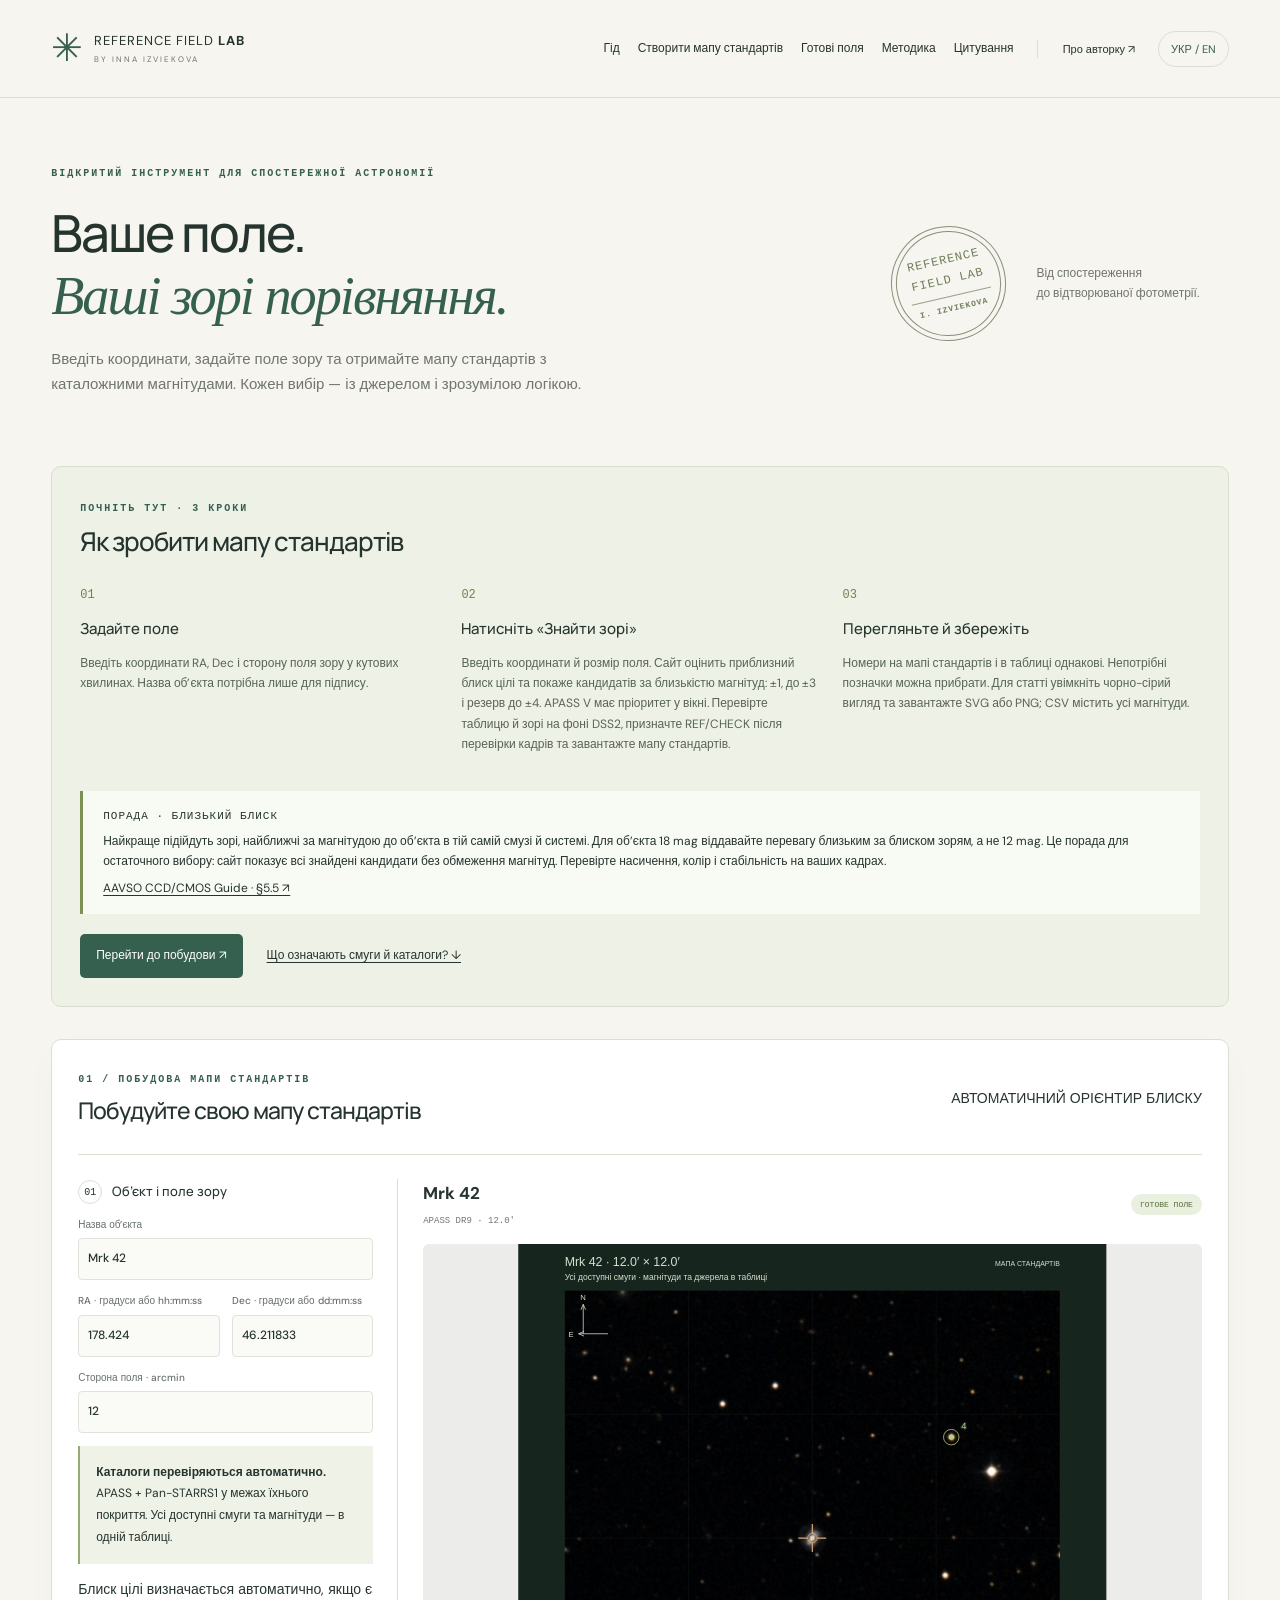
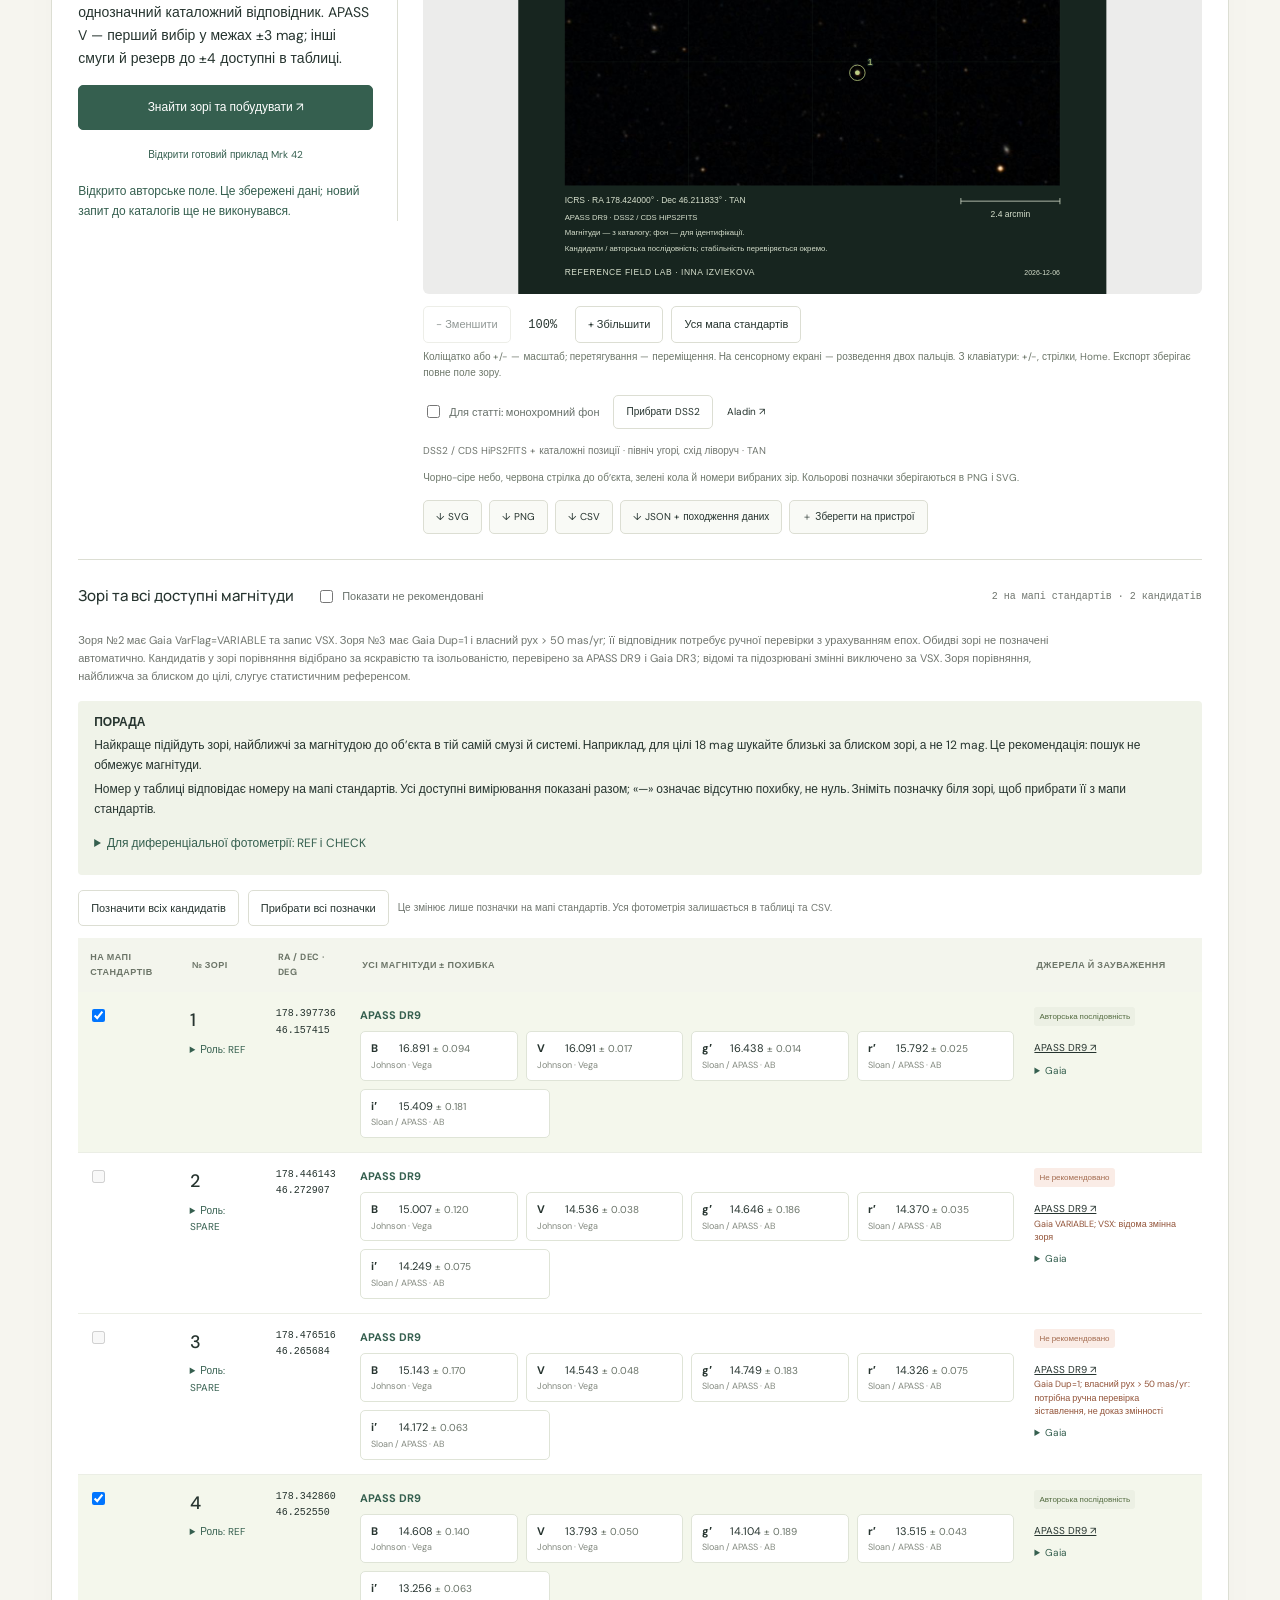
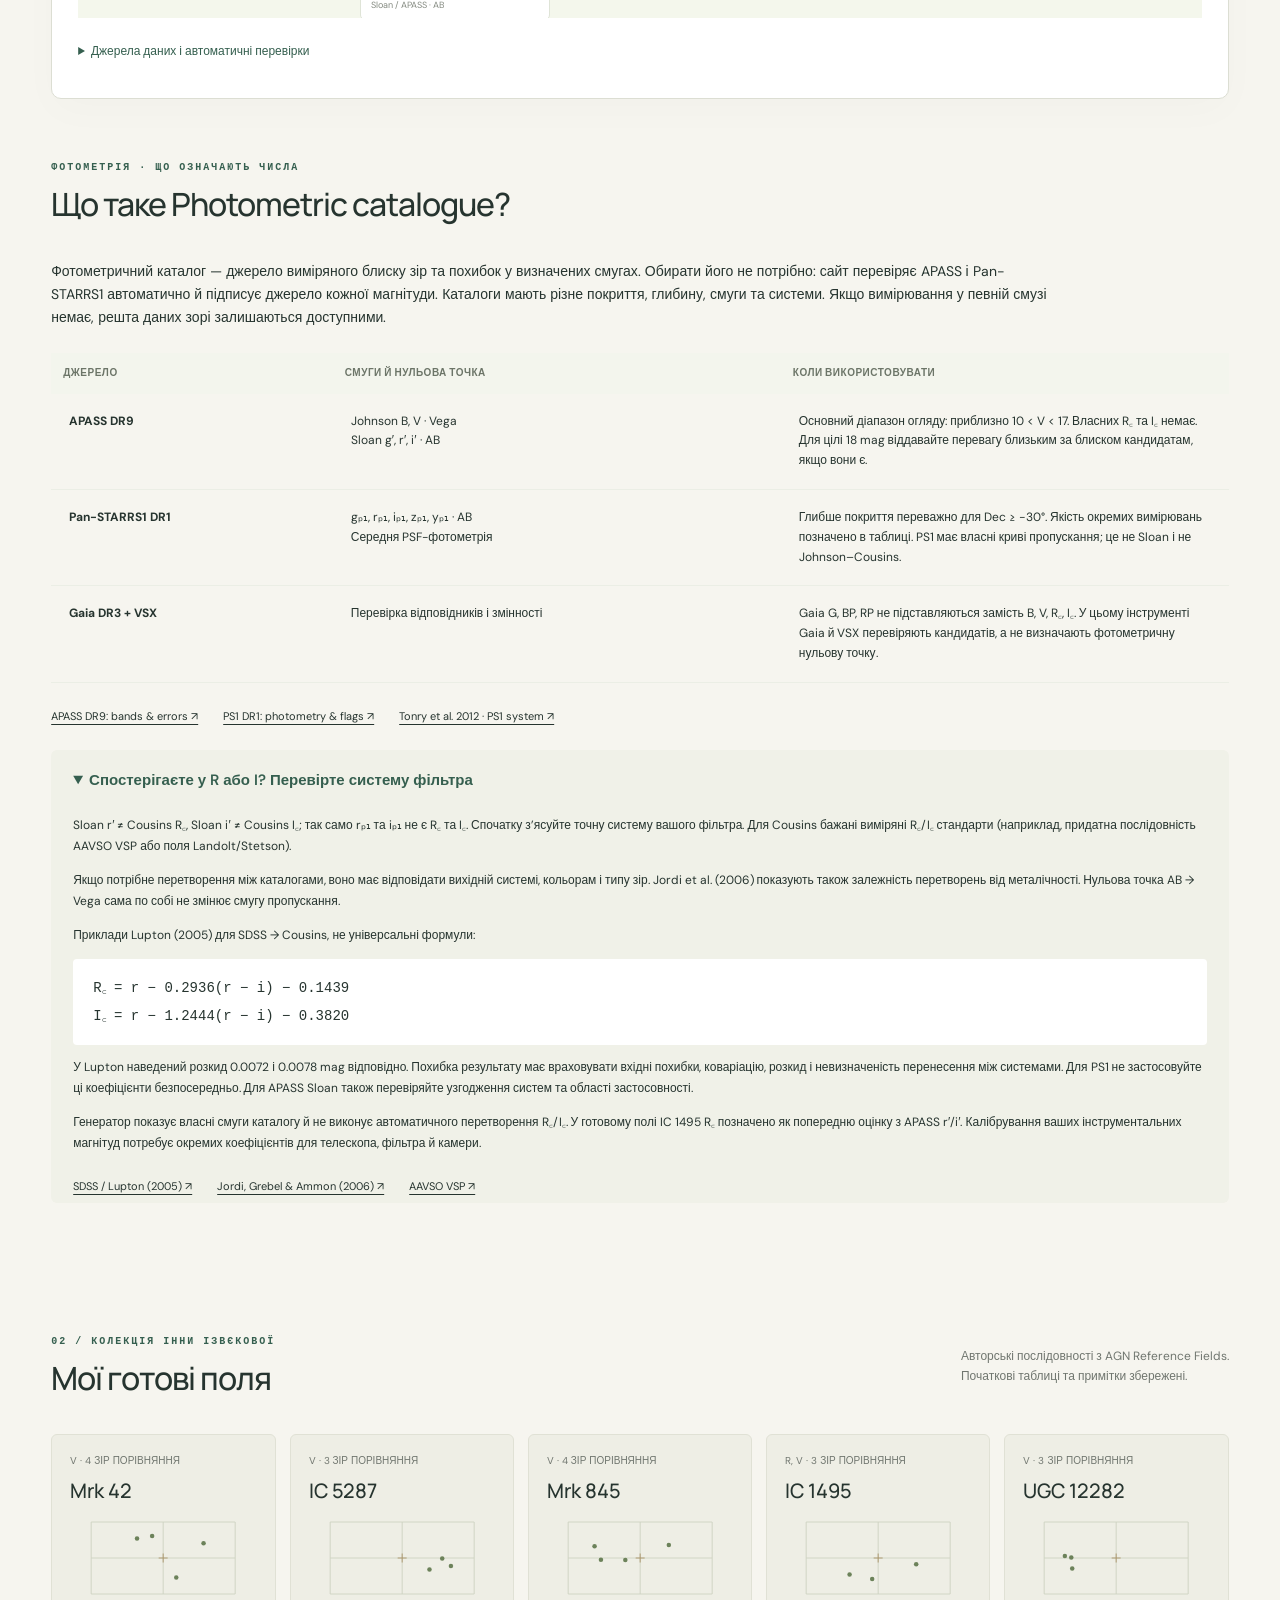
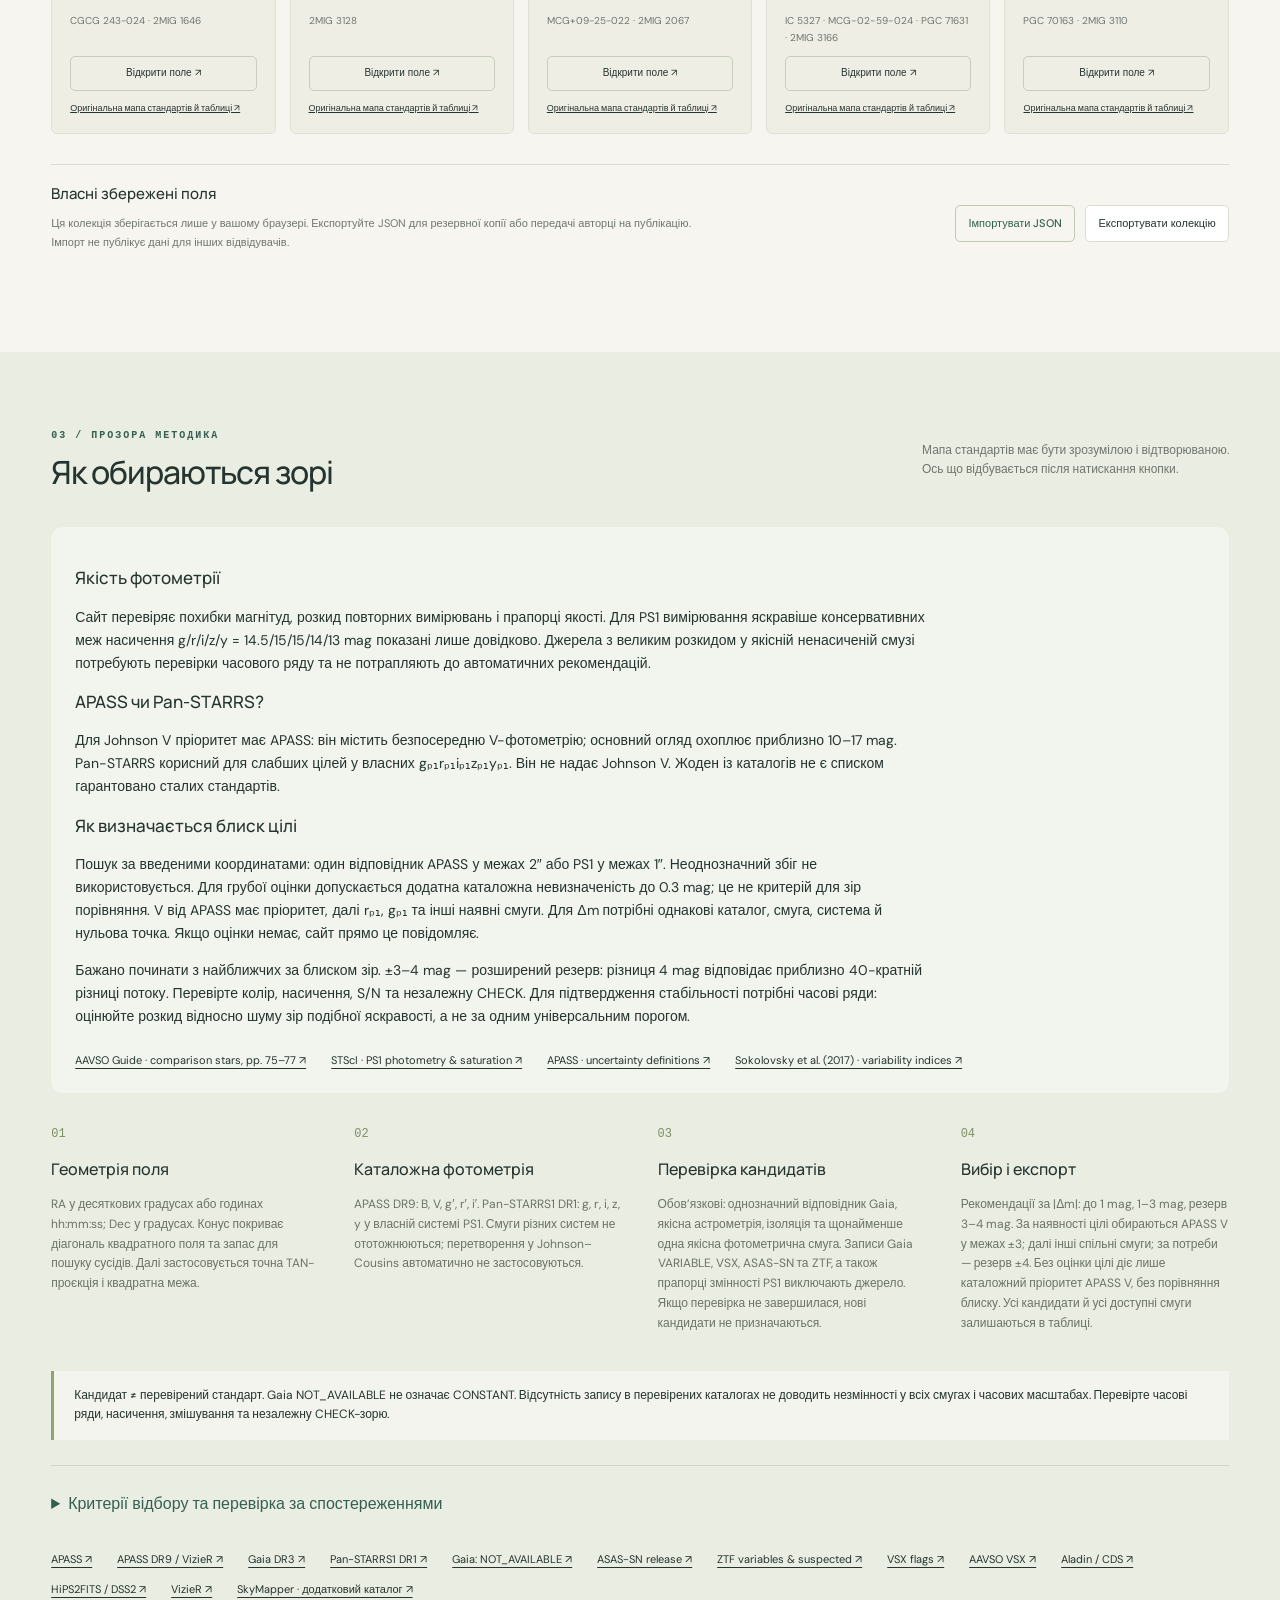
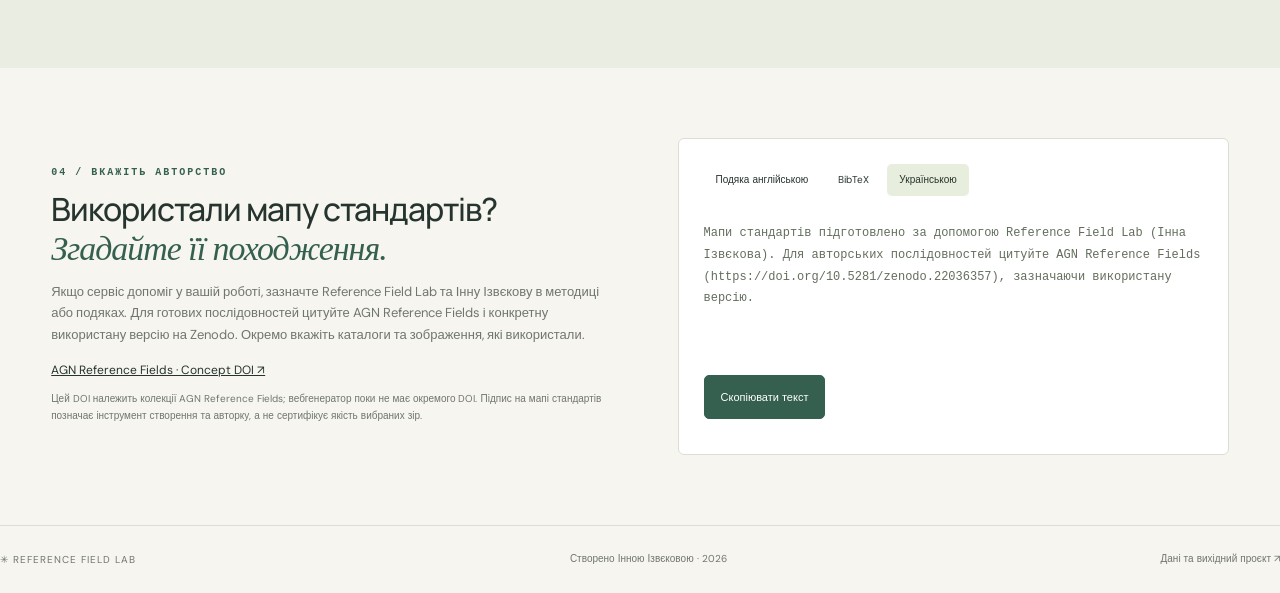
==== index.html @ a9145fbb "Clarify external catalogue availability messages in Ukrainian and English" ====
<!doctype html><html lang="uk"><head><meta charset="utf-8"><meta name="viewport" content="width=device-width,initial-scale=1"><title>Reference Field Lab — Inna Izviekova</title><meta name="description" content="Інтерактивні мапи стандартів для фотометрії. Gaia DR3, APASS DR9, Pan-STARRS1, VSX. Авторка — Інна Ізвєкова."><link rel="stylesheet" href="style.css"><link rel="canonical" href="https://izviekova-blip.github.io/agn-reference-fields/"><meta property="og:type" content="website"><meta property="og:title" content="Reference Field Lab — Inna Izviekova"><meta property="og:url" content="https://izviekova-blip.github.io/agn-reference-fields/"></head><body><header><a class="brand" href="#"><span class="logo">✳</span><span>REFERENCE FIELD <b>LAB</b><small>BY INNA IZVIEKOVA</small></span></a><nav aria-label="Навігація"><a data-uk="Гід" data-en="Guide" href="#guide">Гід</a><a href="#builder">Створити мапу стандартів</a><a href="#collection">Готові поля</a><a href="#method">Методика</a><a href="#citation">Цитування</a></nav><a class="profile-link" href="https://izviekova-blip.github.io/">Про авторку ↗</a><button id="language" type="button" aria-label="Switch to English">УКР / EN</button></header><main><section class="intro"><div><p class="eyebrow">AN OPEN TOOL FOR OBSERVATIONAL ASTRONOMY</p><h1>Ваше поле.<br><em>Ваші зорі порівняння.</em></h1><p>Введіть координати, задайте поле зору та отримайте мапу стандартів з каталожними магнітудами. Кожен вибір — із джерелом і зрозумілою логікою.</p></div><aside><span class="stamp">REFERENCE<br>FIELD LAB<br><b>I. IZVIEKOVA</b></span><p>Від спостереження<br>до відтворюваної фотометрії.</p></aside></section>
<section id="guide" class="quick-guide"><span data-uk="ПОЧНІТЬ ТУТ · 3 КРОКИ" data-en="START HERE · 3 STEPS" class="eyebrow">ПОЧНІТЬ ТУТ · 3 КРОКИ</span><h2 data-uk="Як зробити мапу стандартів" data-en="How to make a finding chart" >Як зробити мапу стандартів</h2><div class="guide-grid"><article><b>01</b><h3 data-uk="Задайте поле" data-en="Set the field" >Задайте поле</h3><p data-uk="Введіть координати RA, Dec і сторону поля зору у кутових хвилинах. Назва об’єкта потрібна лише для підпису." data-en="Enter RA, Dec and the field width in arcminutes. The target name is used only as a label." >Введіть координати RA, Dec і сторону поля зору у кутових хвилинах. Назва об’єкта потрібна лише для підпису.</p></article><article><b>02</b><h3 data-uk="Натисніть «Знайти зорі»" data-en="Select “Find stars”" >Натисніть «Знайти зорі»</h3><p  data-uk="Введіть координати й розмір поля. Сайт оцінить приблизний блиск цілі та покаже кандидатів за близькістю магнітуд: ±1, до ±3 і резерв до ±4. APASS V має пріоритет у вікні. Перевірте таблицю й зорі на фоні DSS2, призначте REF/CHECK після перевірки кадрів та завантажте мапу стандартів." data-en="Enter coordinates and field width. The site estimates target brightness and groups candidates by magnitude difference: ±1, up to ±3, and a reserve up to ±4. APASS V has priority within the window. Inspect the table and DSS2 field, assign REF/CHECK after image validation, then download the finding chart.">Введіть координати й розмір поля. Сайт оцінить приблизний блиск цілі та покаже кандидатів за близькістю магнітуд: ±1, до ±3 і резерв до ±4. APASS V має пріоритет у вікні. Перевірте таблицю й зорі на фоні DSS2, призначте REF/CHECK після перевірки кадрів та завантажте мапу стандартів.</p></article><article><b>03</b><h3 data-uk="Перегляньте й збережіть" data-en="Review and save" >Перегляньте й збережіть</h3><p data-uk="Номери на мапі стандартів і в таблиці однакові. Непотрібні позначки можна прибрати. Для статті увімкніть чорно-сірий вигляд та завантажте SVG або PNG; CSV містить усі магнітуди." data-en="Numbers on the finding chart match the table. You can remove unwanted markers. For a paper, enable monochrome and download SVG or PNG; the CSV contains all magnitudes." >Номери на мапі стандартів і в таблиці однакові. Непотрібні позначки можна прибрати. Для статті увімкніть чорно-сірий вигляд та завантажте SVG або PNG; CSV містить усі магнітуди.</p></article></div><div class="guide-tip"><strong data-uk="ПОРАДА · БЛИЗЬКИЙ БЛИСК" data-en="TIP · SIMILAR BRIGHTNESS" >ПОРАДА · БЛИЗЬКИЙ БЛИСК</strong><p data-uk="Найкраще підійдуть зорі, найближчі за магнітудою до об’єкта в тій самій смузі й системі. Для об’єкта 18 mag віддавайте перевагу близьким за блиском зорям, а не 12 mag. Це порада для остаточного вибору: сайт показує всі знайдені кандидати без обмеження магнітуд. Перевірте насичення, колір і стабільність на ваших кадрах." data-en="Prefer stars closest in magnitude to your target in the same band and system. For an 18 mag target, prefer similarly bright stars over 12 mag stars. This guides your final choice: the site shows all candidates found without magnitude limits. Check saturation, colour and stability in your images." >Найкраще підійдуть зорі, найближчі за магнітудою до об’єкта в тій самій смузі й системі. Для об’єкта 18 mag віддавайте перевагу близьким за блиском зорям, а не 12 mag. Це порада для остаточного вибору: сайт показує всі знайдені кандидати без обмеження магнітуд. Перевірте насичення, колір і стабільність на ваших кадрах.</p><a href="https://aavso.org/wp-content/uploads/2026/07/CCD-CMOS-English.pdf" target="_blank" rel="noopener">AAVSO CCD/CMOS Guide · §5.5 ↗</a></div><div class="guide-bottom"><a data-uk="Перейти до побудови ↗" data-en="Go to the builder ↗" href="#builder" class="primary">Перейти до побудови ↗</a><a data-uk="Що означають смуги й каталоги? ↓" data-en="What do passbands and catalogues mean? ↓" href="#systems">Що означають смуги й каталоги? ↓</a></div></section>
<section id="builder" class="workspace"><div class="workspace-top"><div><span class="eyebrow">01 / FIELD BUILDER</span><h2>Побудуйте свою мапу стандартів</h2></div><span data-uk="АВТОМАТИЧНИЙ ОРІЄНТИР БЛИСКУ" data-en="AUTOMATIC BRIGHTNESS GUIDE">АВТОМАТИЧНИЙ ОРІЄНТИР БЛИСКУ</span></div><div class="builder"><form id="form"><div class="step"><span>01</span><h3>Об’єкт і поле зору</h3></div><label>Назва об’єкта<input id="object" value="Mrk 42" maxlength="80" required></label><div class="pair"><label>RA · градуси або hh:mm:ss<input id="ra" value="178.424" required></label><label>Dec · градуси або dd:mm:ss<input id="dec" value="+46.211833" required></label></div><label>Сторона поля · arcmin<input id="fov" type="number" min="1" max="40" step="0.1" value="12" required></label><div data-uk="&lt;strong&gt;Каталоги перевіряються автоматично.&lt;/strong&gt;&lt;br&gt;APASS + Pan-STARRS1 у межах їхнього покриття. Усі доступні смуги та магнітуди — в одній таблиці." data-en="&lt;strong&gt;Catalogues are checked automatically.&lt;/strong&gt;&lt;br&gt;APASS + Pan-STARRS1 within their coverage. All available passbands and magnitudes in one table." class="catalog-help"><strong>Каталоги перевіряються автоматично.</strong><br>APASS + Pan-STARRS1 у межах їхнього покриття. Усі доступні смуги та магнітуди — в одній таблиці.</div><p  data-uk="Блиск цілі визначається автоматично, якщо є однозначний каталожний відповідник. APASS V — перший вибір у межах ±3 mag; інші смуги й резерв до ±4 доступні в таблиці." data-en="Target brightness is estimated automatically when a unique catalogue counterpart is available. APASS V is the first choice within ±3 mag; other bands and a reserve up to ±4 remain in the table.">Блиск цілі визначається автоматично, якщо є однозначний каталожний відповідник. APASS V — перший вибір у межах ±3 mag; інші смуги й резерв до ±4 доступні в таблиці.</p><button class="primary" id="generate" type="submit">Знайти зорі та побудувати ↗</button><button type="button" class="subtle" id="example">Відкрити готовий приклад Mrk 42</button><div id="status" role="status" aria-live="polite"></div><div id="targetEstimate" class="target-estimate" data-no-translate hidden></div></form><div class="chart-panel"><div class="chart-bar"><div><strong id="chartTitle">Mrk 42</strong><span id="chartMeta" data-no-translate>Авторська колекція · V</span></div><span class="status-dot" id="modeBadge">ГОТОВЕ ПОЛЕ</span></div><div id="chart" tabindex="0" aria-describedby="zoomHelp" class="chart" aria-label="Інтерактивна мапа стандартів"></div><div class="zoom-toolbar"><button id="zoomOut" type="button" data-uk="− Зменшити" data-en="− Zoom out">− Зменшити</button><output id="zoomLevel" aria-live="polite" data-no-translate>100%</output><button id="zoomIn" type="button" data-uk="+ Збільшити" data-en="+ Zoom in">+ Збільшити</button><button id="zoomReset" type="button" data-uk="Уся мапа стандартів" data-en="Fit finding chart">Уся мапа стандартів</button></div><p id="zoomHelp" class="inline-help" data-uk="Коліщатко або +/− — масштаб; перетягування — переміщення. На сенсорному екрані — розведення двох пальців. З клавіатури: +/−, стрілки, Home. Експорт зберігає повне поле зору." data-en="Wheel or +/− to zoom; drag to pan. On touchscreens, pinch with two fingers. Keyboard: +/−, arrows, Home. Exports retain the full field of view.">Коліщатко або +/− — масштаб; перетягування — переміщення. Експорт зберігає повне поле зору.</p><div class="chart-options"><label class="check"><input id="white" type="checkbox"><span data-uk="Для статті: монохромний фон" data-en="For a paper: monochrome sky" >Для статті: монохромний фон</span></label><button id="background" type="button">Додати зображення DSS2</button><a id="originalChart" target="_blank" rel="noopener" hidden>Оригінальна мапа стандартів ↗</a><a id="aladin" target="_blank" rel="noopener">Aladin ↗</a></div><div id="paperExport" class="paper-export" hidden><strong data-uk="Зберегти мапу стандартів для статті" data-en="Save a finding chart for your paper">Зберегти мапу стандартів для статті</strong><p data-uk="Оберіть зорі прапорцями в таблиці нижче. На зображенні будуть позначені лише вибрані зорі та об’єкт дослідження; інші зорі неба залишаться без позначок." data-en="Select stars using the checkboxes in the table below. Only your selected stars and the target will be marked; other stars in the sky image will remain unmarked.">Оберіть зорі прапорцями в таблиці нижче. На зображенні будуть позначені лише вибрані зорі та об’єкт дослідження; інші зорі неба залишаться без позначок.</p><p id="paperSelection" role="status" data-no-translate></p><div class="paper-actions"><button id="paperPNG" class="primary" type="button" data-uk="↓ Зберегти PNG для статті" data-en="↓ Save paper PNG">↓ Зберегти PNG для статті</button><button id="paperSVG" type="button" data-uk="↓ Зберегти SVG для статті" data-en="↓ Save paper SVG">↓ Зберегти SVG для статті</button></div><small data-uk="PNG: 3000 × 3316 px. SVG: масштабовані позначки. Експорт охоплює повне поле зору й зберігає номери зір із таблиці." data-en="PNG: 3000 × 3316 px. SVG: scalable annotations. Exports show the full field of view and preserve the star IDs from the table.">PNG: 3000 × 3316 px. SVG: масштабовані позначки. Експорт охоплює повне поле зору й зберігає номери зір із таблиці.</small></div><p id="skyStatus" role="status" class="sky-status" data-no-translate></p><p id="chartNote" class="chart-note">Схема каталожних позицій · північ угорі, схід ліворуч · TAN</p><p data-uk="Чорно-сіре небо, червона стрілка до об’єкта, зелені кола й номери вибраних зір. Кольорові позначки зберігаються в PNG і SVG." data-en="Monochrome sky, a red arrow pointing to the target, and green circles and IDs for selected stars. PNG and SVG preserve the coloured annotations." class="inline-help">Чорно-сіре небо, червона стрілка до об’єкта, зелені кола й номери вибраних зір. Кольорові позначки зберігаються в PNG і SVG.</p><div class="exports"><button id="svg">↓ SVG</button><button id="png">↓ PNG</button><button id="csv">↓ CSV</button><button id="json">↓ JSON + provenance</button><button id="save">＋ Зберегти на пристрої</button></div></div></div><div class="results"><div class="results-head"><h3 id="resultTitle" data-no-translate>Зорі порівняння</h3><label class="check"><input id="showRejected" type="checkbox"> <span data-uk="Показати не рекомендовані" data-en="Show not recommended" >Показати не рекомендовані</span></label><span id="count" data-no-translate></span></div><p id="resultNote"></p><p id="sampleSummary" class="sample-summary" data-no-translate></p><div id="selectionAdvice" class="selection-advice" data-no-translate></div><div class="selection-tools"><button id="selectAll" type="button" data-uk="Позначити всіх кандидатів" data-en="Mark all candidates">Позначити всіх кандидатів</button><button id="clearAll" type="button" data-uk="Прибрати всі позначки" data-en="Clear all markers">Прибрати всі позначки</button><span data-uk="Це змінює лише позначки на мапі стандартів. Уся фотометрія залишається в таблиці та CSV." data-en="This changes only the finding chart markers. All photometry stays in the table and CSV.">Це змінює лише позначки на мапі стандартів. Уся фотометрія залишається в таблиці та CSV.</span></div><div class="table-scroll"><table><thead><tr><th data-uk="На мапі стандартів" data-en="On finding chart" >На мапі стандартів</th><th data-uk="№ зорі" data-en="Star no." >№ зорі</th><th>RA / Dec · deg</th><th data-uk="Усі магнітуди ± похибка" data-en="All magnitudes ± uncertainty" >Усі магнітуди ± похибка</th><th data-uk="Джерела й зауваження" data-en="Sources and notes" >Джерела й зауваження</th></tr></thead><tbody id="rows" data-no-translate></tbody></table></div><details class="audit"><summary data-uk="Джерела даних і автоматичні перевірки" data-en="Data sources and automatic checks" >Джерела даних і автоматичні перевірки</summary><pre id="audit"></pre></details></div></section>
<section id="systems" class="systems"><div class="section-heading"><div><span data-uk="ФОТОМЕТРІЯ · ЩО ОЗНАЧАЮТЬ ЧИСЛА" data-en="PHOTOMETRY · WHAT THE NUMBERS MEAN" class="eyebrow">ФОТОМЕТРІЯ · ЩО ОЗНАЧАЮТЬ ЧИСЛА</span><h2 data-uk="Що таке Photometric catalogue?" data-en="What is a photometric catalogue?" >Що таке Photometric catalogue?</h2></div></div><p data-uk="Фотометричний каталог — джерело виміряного блиску зір та похибок у визначених смугах. Обирати його не потрібно: сайт перевіряє APASS і Pan-STARRS1 автоматично й підписує джерело кожної магнітуди. Каталоги мають різне покриття, глибину, смуги та системи. Якщо вимірювання у певній смузі немає, решта даних зорі залишаються доступними." data-en="A photometric catalogue supplies measured stellar brightnesses and uncertainties in defined passbands. You do not need to choose one: the site checks APASS and Pan-STARRS1 automatically and labels every magnitude with its source. Catalogues differ in coverage, depth, passbands and systems. A missing measurement in one band does not hide the other measurements of that star." >Фотометричний каталог — джерело виміряного блиску зір та похибок у визначених смугах. Обирати його не потрібно: сайт перевіряє APASS і Pan-STARRS1 автоматично й підписує джерело кожної магнітуди. Каталоги мають різне покриття, глибину, смуги та системи. Якщо вимірювання у певній смузі немає, решта даних зорі залишаються доступними.</p><div class="table-scroll system-table"><table><thead><tr><th data-uk="Джерело" data-en="Source" >Джерело</th><th data-uk="Смуги й нульова точка" data-en="Passbands and zero point" >Смуги й нульова точка</th><th data-uk="Коли використовувати" data-en="When to use it" >Коли використовувати</th></tr></thead><tbody><tr><td><strong>APASS DR9</strong></td><td data-uk="Johnson B, V · Vega&lt;br&gt;Sloan g′, r′, i′ · AB" data-en="Johnson B, V · Vega&lt;br&gt;Sloan g′, r′, i′ · AB" >Johnson B, V · Vega<br>Sloan g′, r′, i′ · AB</td><td data-uk="Основний діапазон огляду: приблизно 10 &amp;lt; V &amp;lt; 17. Власних R꜀ та I꜀ немає. Для цілі 18 mag віддавайте перевагу близьким за блиском кандидатам, якщо вони є." data-en="Main survey range: approximately 10 &amp;lt; V &amp;lt; 17. No native R꜀ or I꜀. For an 18 mag target, prefer similarly bright candidates where available." >Основний діапазон огляду: приблизно 10 &lt; V &lt; 17. Власних R꜀ та I꜀ немає. Для цілі 18 mag віддавайте перевагу близьким за блиском кандидатам, якщо вони є.</td></tr><tr><td><strong>Pan-STARRS1 DR1</strong></td><td data-uk="gₚ₁, rₚ₁, iₚ₁, zₚ₁, yₚ₁ · AB&lt;br&gt;Середня PSF-фотометрія" data-en="gₚ₁, rₚ₁, iₚ₁, zₚ₁, yₚ₁ · AB&lt;br&gt;Mean PSF photometry" >gₚ₁, rₚ₁, iₚ₁, zₚ₁, yₚ₁ · AB<br>Середня PSF-фотометрія</td><td data-uk="Глибше покриття переважно для Dec ≥ −30°. Якість окремих вимірювань позначено в таблиці. PS1 має власні криві пропускання; це не Sloan і не Johnson–Cousins." data-en="Deeper coverage, mainly at Dec ≥ −30°. Measurement quality is noted in the table. PS1 has its own passbands; it is neither Sloan nor Johnson–Cousins." >Глибше покриття переважно для Dec ≥ −30°. Якість окремих вимірювань позначено в таблиці. PS1 має власні криві пропускання; це не Sloan і не Johnson–Cousins.</td></tr><tr><td><strong>Gaia DR3 + VSX</strong></td><td data-uk="Перевірка відповідників і змінності" data-en="Cross-match and variability screening" >Перевірка відповідників і змінності</td><td data-uk="Gaia G, BP, RP не підставляються замість B, V, R꜀, I꜀. У цьому інструменті Gaia й VSX перевіряють кандидатів, а не визначають фотометричну нульову точку." data-en="Gaia G, BP and RP are not substituted for B, V, R꜀ or I꜀. Here Gaia and VSX screen candidates; they do not set the photometric zero point." >Gaia G, BP, RP не підставляються замість B, V, R꜀, I꜀. У цьому інструменті Gaia й VSX перевіряють кандидатів, а не визначають фотометричну нульову точку.</td></tr></tbody></table></div><div class="source-links"><a href="https://cdsarc.cds.unistra.fr/viz-bin/ReadMe/II/336?format=html">APASS DR9: bands & errors ↗</a><a href="https://cdsarc.cds.unistra.fr/viz-bin/ReadMe/II/349?format=html">PS1 DR1: photometry & flags ↗</a><a href="https://arxiv.org/abs/1203.0297">Tonry et al. 2012 · PS1 system ↗</a></div><details class="transform-guide" open><summary data-uk="Спостерігаєте у R або I? Перевірте систему фільтра" data-en="Observing in R or I? Check the filter system" >Спостерігаєте у R або I? Перевірте систему фільтра</summary><p data-uk="Sloan r′ ≠ Cousins R꜀, Sloan i′ ≠ Cousins I꜀; так само rₚ₁ та iₚ₁ не є R꜀ та I꜀. Спочатку з’ясуйте точну систему вашого фільтра. Для Cousins бажані виміряні R꜀/I꜀ стандарти (наприклад, придатна послідовність AAVSO VSP або поля Landolt/Stetson)." data-en="Sloan r′ ≠ Cousins R꜀ and Sloan i′ ≠ Cousins I꜀; PS1 rₚ₁ and iₚ₁ are also different. Establish your filter’s exact system first. For Cousins, prefer measured R꜀/I꜀ standards, such as a suitable AAVSO VSP sequence or Landolt/Stetson fields." >Sloan r′ ≠ Cousins R꜀, Sloan i′ ≠ Cousins I꜀; так само rₚ₁ та iₚ₁ не є R꜀ та I꜀. Спочатку з’ясуйте точну систему вашого фільтра. Для Cousins бажані виміряні R꜀/I꜀ стандарти (наприклад, придатна послідовність AAVSO VSP або поля Landolt/Stetson).</p><p data-uk="Якщо потрібне перетворення між каталогами, воно має відповідати вихідній системі, кольорам і типу зір. Jordi et al. (2006) показують також залежність перетворень від металічності. Нульова точка AB → Vega сама по собі не змінює смугу пропускання." data-en="A catalogue transformation must match the input system, stellar colours and stellar type. Jordi et al. (2006) also show metallicity dependence. Changing an AB zero point to Vega alone does not change the passband." >Якщо потрібне перетворення між каталогами, воно має відповідати вихідній системі, кольорам і типу зір. Jordi et al. (2006) показують також залежність перетворень від металічності. Нульова точка AB → Vega сама по собі не змінює смугу пропускання.</p><p data-uk="Приклади Lupton (2005) для SDSS → Cousins, не універсальні формули:" data-en="Lupton (2005) examples for SDSS → Cousins, not universal conversions:" >Приклади Lupton (2005) для SDSS → Cousins, не універсальні формули:</p><div class="equations">R꜀ = r − 0.2936(r − i) − 0.1439<br>I꜀ = r − 1.2444(r − i) − 0.3820</div><p data-uk="У Lupton наведений розкид 0.0072 і 0.0078 mag відповідно. Похибка результату має враховувати вхідні похибки, коваріацію, розкид і невизначеність перенесення між системами. Для PS1 не застосовуйте ці коефіцієнти безпосередньо. Для APASS Sloan також перевіряйте узгодження систем та області застосовності." data-en="Lupton reports scatters of 0.0072 and 0.0078 mag, respectively. Result uncertainties must account for input errors, covariance, fit scatter and system-transfer uncertainty. Do not apply these coefficients directly to PS1. For APASS Sloan, verify system consistency and applicability too." >У Lupton наведений розкид 0.0072 і 0.0078 mag відповідно. Похибка результату має враховувати вхідні похибки, коваріацію, розкид і невизначеність перенесення між системами. Для PS1 не застосовуйте ці коефіцієнти безпосередньо. Для APASS Sloan також перевіряйте узгодження систем та області застосовності.</p><p data-uk="Генератор показує власні смуги каталогу й не виконує автоматичного перетворення R꜀/I꜀. У готовому полі IC 1495 R꜀ позначено як попередню оцінку з APASS r′/i′. Калібрування ваших інструментальних магнітуд потребує окремих коефіцієнтів для телескопа, фільтра й камери." data-en="The generator displays native catalogue bands and does not automatically transform to R꜀/I꜀. In the curated IC 1495 field, R꜀ is labelled as a provisional estimate from APASS r′/i′. Calibrating your instrumental magnitudes needs separate coefficients for the telescope, filter and camera." >Генератор показує власні смуги каталогу й не виконує автоматичного перетворення R꜀/I꜀. У готовому полі IC 1495 R꜀ позначено як попередню оцінку з APASS r′/i′. Калібрування ваших інструментальних магнітуд потребує окремих коефіцієнтів для телескопа, фільтра й камери.</p><div class="source-links"><a href="https://www.sdss3.org/dr8/algorithms/sdssUBVRITransform.php">SDSS / Lupton (2005) ↗</a><a href="https://doi.org/10.1051/0004-6361:20066082">Jordi, Grebel & Ammon (2006) ↗</a><a href="https://apps.aavso.org/vsp/">AAVSO VSP ↗</a></div></details></section>
<section id="collection"><div class="section-heading"><div><span class="eyebrow">02 / CURATED BY INNA IZVIEKOVA</span><h2>Мої готові поля</h2></div><p>Авторські послідовності з AGN Reference Fields.<br>Початкові таблиці та примітки збережені.</p></div><div id="fieldCards" class="field-cards"></div><div class="local"><div><h3>Власні збережені поля</h3><p>Ця колекція зберігається лише у вашому браузері. Експортуйте JSON для резервної копії або передачі авторці на публікацію. Імпорт не публікує дані для інших відвідувачів.</p></div><div class="local-actions"><label class="file-button">Імпортувати JSON<input id="import" type="file" accept=".json,application/json" hidden></label><button id="exportCollection">Експортувати колекцію</button></div><div id="localCards" class="field-cards"></div></div></section>
<section id="method" class="method"><div class="section-heading"><div><span class="eyebrow">03 / TRANSPARENT BY DESIGN</span><h2>Як обираються зорі</h2></div><p>Мапа стандартів має бути зрозумілою і відтворюваною.<br>Ось що відбувається після натискання кнопки.</p></div><div class="science-explanation"><h3 data-uk="Якість фотометрії" data-en="Photometric quality">Якість фотометрії</h3><p data-uk="Сайт перевіряє похибки магнітуд, розкид повторних вимірювань і прапорці якості. Для PS1 вимірювання яскравіше консервативних меж насичення g/r/i/z/y = 14.5/15/15/14/13 mag показані лише довідково. Джерела з великим розкидом у якісній ненасиченій смузі потребують перевірки часового ряду та не потрапляють до автоматичних рекомендацій." data-en="The site checks magnitude uncertainties, scatter across repeated measurements and quality flags. PS1 measurements brighter than the conservative saturation limits g/r/i/z/y = 14.5/15/15/14/13 mag are shown for reference only. Sources with large scatter in a usable unsaturated band require time-series review and are excluded from automatic recommendations.">Сайт перевіряє похибки магнітуд, розкид повторних вимірювань і прапорці якості. Для PS1 вимірювання яскравіше консервативних меж насичення g/r/i/z/y = 14.5/15/15/14/13 mag показані лише довідково. Джерела з великим розкидом у якісній ненасиченій смузі потребують перевірки часового ряду та не потрапляють до автоматичних рекомендацій.</p><h3  data-uk="APASS чи Pan-STARRS?" data-en="APASS or Pan-STARRS?">APASS чи Pan-STARRS?</h3><p  data-uk="Для Johnson V пріоритет має APASS: він містить безпосередню V-фотометрію; основний огляд охоплює приблизно 10–17 mag. Pan-STARRS корисний для слабших цілей у власних gₚ₁rₚ₁iₚ₁zₚ₁yₚ₁. Він не надає Johnson V. Жоден із каталогів не є списком гарантовано сталих стандартів." data-en="APASS has priority for Johnson V because it measures V directly; its main survey covers roughly 10–17 mag. Pan-STARRS is useful for fainter targets in its native gₚ₁rₚ₁iₚ₁zₚ₁yₚ₁ bands. It does not supply Johnson V. Neither catalogue is a list of guaranteed constant standards.">Для Johnson V пріоритет має APASS: він містить безпосередню V-фотометрію; основний огляд охоплює приблизно 10–17 mag. Pan-STARRS корисний для слабших цілей у власних gₚ₁rₚ₁iₚ₁zₚ₁yₚ₁. Він не надає Johnson V. Жоден із каталогів не є списком гарантовано сталих стандартів.</p><h3  data-uk="Як визначається блиск цілі" data-en="How target brightness is estimated">Як визначається блиск цілі</h3><p  data-uk="Пошук за введеними координатами: один відповідник APASS у межах 2″ або PS1 у межах 1″. Неоднозначний збіг не використовується. Для грубої оцінки допускається додатна каталожна невизначеність до 0.3 mag; це не критерій для зір порівняння. V від APASS має пріоритет, далі rₚ₁, gₚ₁ та інші наявні смуги. Для Δm потрібні однакові каталог, смуга, система й нульова точка. Якщо оцінки немає, сайт прямо це повідомляє." data-en="Match the supplied coordinates to one APASS counterpart within 2″ or one PS1 counterpart within 1″; ambiguous associations are not used. A positive catalogue uncertainty up to 0.3 mag is allowed for a rough target estimate, not for comparison stars. APASS V is preferred, followed by rₚ₁, gₚ₁ and other available bands. Δm requires matching catalogue, band, system and zero point. Missing estimates are reported explicitly.">Пошук за введеними координатами: один відповідник APASS у межах 2″ або PS1 у межах 1″. Неоднозначний збіг не використовується. Для грубої оцінки допускається додатна каталожна невизначеність до 0.3 mag; це не критерій для зір порівняння. V від APASS має пріоритет, далі rₚ₁, gₚ₁ та інші наявні смуги. Для Δm потрібні однакові каталог, смуга, система й нульова точка. Якщо оцінки немає, сайт прямо це повідомляє.</p><p  data-uk="Бажано починати з найближчих за блиском зір. ±3–4 mag — розширений резерв: різниця 4 mag відповідає приблизно 40-кратній різниці потоку. Перевірте колір, насичення, S/N та незалежну CHECK. Для підтвердження стабільності потрібні часові ряди: оцінюйте розкид відносно шуму зір подібної яскравості, а не за одним універсальним порогом." data-en="Start with the closest brightness matches. ±3–4 mag is a broad reserve: 4 mag corresponds to about a factor of 40 in flux. Check colour, saturation, S/N and an independent CHECK. Validating stability requires time series: assess scatter against the noise of stars of similar brightness, with a magnitude-dependent noise model.">Бажано починати з найближчих за блиском зір. ±3–4 mag — розширений резерв: різниця 4 mag відповідає приблизно 40-кратній різниці потоку. Перевірте колір, насичення, S/N та незалежну CHECK. Для підтвердження стабільності потрібні часові ряди: оцінюйте розкид відносно шуму зір подібної яскравості, а не за одним універсальним порогом.</p><div class="source-links"><a href="https://aavso.org/wp-content/uploads/2026/07/CCD-CMOS-English.pdf">AAVSO Guide · comparison stars, pp. 75–77 ↗</a><a href="https://outerspace.stsci.edu/spaces/PANSTARRS/pages/298812205/PS1+FAQ+-+Frequently+asked+questions">STScI · PS1 photometry & saturation ↗</a><a href="https://cdsarc.cds.unistra.fr/viz-bin/ReadMe/II/336?format=html">APASS · uncertainty definitions ↗</a><a href="https://academic.oup.com/mnras/article/464/1/274/2194634">Sokolovsky et al. (2017) · variability indices ↗</a></div></div><div class="method-grid"><article><b>01</b><h3>Геометрія поля</h3><p>RA у десяткових градусах або годинах hh:mm:ss; Dec у градусах. Конус покриває діагональ квадратного поля та запас для пошуку сусідів. Далі застосовується точна TAN-проєкція і квадратна межа.</p></article><article><b>02</b><h3>Каталожна фотометрія</h3><p>APASS DR9: B, V, g′, r′, i′. Pan-STARRS1 DR1: g, r, i, z, y у власній системі PS1. Смуги різних систем не ототожнюються; перетворення у Johnson–Cousins автоматично не застосовуються.</p></article><article><b>03</b><h3>Перевірка кандидатів</h3><p data-uk="Обов’язкові: однозначний відповідник Gaia, якісна астрометрія, ізоляція та щонайменше одна якісна фотометрична смуга. Записи Gaia VARIABLE, VSX, ASAS-SN та ZTF, а також прапорці змінності PS1 виключають джерело. Якщо перевірка не завершилася, нові кандидати не призначаються." data-en="Required: an unambiguous Gaia counterpart, astrometric quality, isolation and at least one eligible photometric band. Gaia VARIABLE, VSX, ASAS-SN and ZTF associations, and PS1 variability flags exclude the source. Incomplete checks never produce new candidates." >Обов’язкові: однозначний відповідник Gaia, якісна астрометрія, ізоляція та щонайменше одна якісна фотометрична смуга. Записи Gaia VARIABLE, VSX, ASAS-SN та ZTF, а також прапорці змінності PS1 виключають джерело. Якщо перевірка не завершилася, нові кандидати не призначаються.</p></article><article><b>04</b><h3>Вибір і експорт</h3><p  data-uk="Рекомендації за |Δm|: до 1 mag, 1–3 mag, резерв 3–4 mag. За наявності цілі обираються APASS V у межах ±3; далі інші спільні смуги; за потреби — резерв ±4. Без оцінки цілі діє лише каталожний пріоритет APASS V, без порівняння блиску. Усі кандидати й усі доступні смуги залишаються в таблиці." data-en="Brightness tiers: |Δm| ≤ 1, 1–3, and a 3–4 mag reserve. With a target estimate, initial markers use APASS V within ±3, then other common bands, then the ±4 reserve if needed. Without an estimate, only APASS V catalogue priority applies. All candidates and all available bands remain in the table.">Рекомендації за |Δm|: до 1 mag, 1–3 mag, резерв 3–4 mag. За наявності цілі обираються APASS V у межах ±3; далі інші спільні смуги; за потреби — резерв ±4. Без оцінки цілі діє лише каталожний пріоритет APASS V, без порівняння блиску. Усі кандидати й усі доступні смуги залишаються в таблиці.</p></article></div><div class="science-note" data-uk="Кандидат ≠ перевірений стандарт. Gaia NOT_AVAILABLE не означає CONSTANT. Відсутність запису в перевірених каталогах не доводить незмінності у всіх смугах і часових масштабах. Перевірте часові ряди, насичення, змішування та незалежну CHECK-зорю." data-en="A candidate is not a validated standard. Gaia NOT_AVAILABLE does not mean CONSTANT. No association in the queried catalogues does not establish constancy in every band or on every timescale. Validate time series, saturation, blending and an independent CHECK star.">Кандидат ≠ перевірений стандарт.</div><details class="method-review"><summary data-uk="Критерії відбору та перевірка за спостереженнями" data-en="Selection criteria and observational validation">Критерії відбору та перевірка за спостереженнями</summary><p data-uk="Автоматичний відбір поєднує перевірки астрометрії, ізоляції, фотометрії та каталожних ознак змінності. Нижче наведено пороги відбору та перевірки, які слід виконати за власними спостереженнями." data-en="Automatic screening combines astrometric, isolation, photometric and catalogue variability checks. The criteria below describe the selection thresholds and the checks to perform using your observations.">Автоматичний відбір поєднує перевірки астрометрії, ізоляції, фотометрії та каталожних ознак змінності. Нижче наведено пороги відбору та перевірки, які слід виконати за власними спостереженнями.</p><p  data-uk="Фотометрія: хоча б одна смуга проходить поріг 0 &lt; невизначеність ≤ 0.05 mag. Для APASS це розкид спостережень за прапорця 0, не похибка середнього; потрібні ≥ 2 ночей. Для PS1 потрібні ≥ 3 вимірювань, прийнятні прапорці й доступний розкид ≤ 0.05 mag. Великий розкид у якісній ненасиченій смузі PS1 відправляє весь об’єкт на перевірку часового ряду. Це консервативний поріг інструмента, не доказ змінності чи сталості." data-en="At least one band must pass 0 &lt; uncertainty ≤ 0.05 mag. For APASS with flag 0 this is the scatter of observations, not the error of the mean; ≥ 2 observed nights are required. PS1 requires ≥ 3 measurements, acceptable flags and an available scatter ≤ 0.05 mag. Large scatter in a usable unsaturated PS1 band holds the entire object for time-series review. This is a conservative tool threshold, not evidence of variability or constancy.">Фотометрія: хоча б одна смуга проходить поріг 0 < невизначеність ≤ 0.05 mag. Для APASS це розкид спостережень за прапорця 0, не похибка середнього; потрібні ≥ 2 ночей. Для PS1 потрібні ≥ 3 вимірювань, прийнятні прапорці й доступний розкид ≤ 0.05 mag. Великий розкид у якісній ненасиченій смузі PS1 відправляє весь об’єкт на перевірку часового ряду. Це консервативний поріг інструмента, не доказ змінності чи сталості.</p><p data-uk="Змінність: Gaia DR3, VSX (включає відомі та підозрювані змінні), ASAS-SN II/366/catv2021 і підтверджені та підозрювані ZTF Chen et al. (2020). Радіус зіставлення списків змінності — 3″. Усі асоціації VSX відхиляються консервативно; V=2 означає окрему ручну перевірку, а не підтверджену змінність. Це конкретні випуски з обмеженим покриттям, не всі наявні каталоги. Дата запиту, таблиці й результати зберігаються в JSON." data-en="Variability: Gaia DR3, VSX (known and suspected variables), ASAS-SN II/366/catv2021, and confirmed and suspected ZTF sources from Chen et al. (2020). Variable-list matching radius: 3″. All VSX associations are conservatively excluded; V=2 requires manual review and does not assert confirmed variability. These are specific releases with limited coverage, not every existing catalogue. Query dates, tables and results are retained in JSON.">Змінність: Gaia DR3, VSX (включає відомі та підозрювані змінні), ASAS-SN II/366/catv2021 і підтверджені та підозрювані ZTF Chen et al. (2020). Радіус зіставлення списків змінності — 3″. Усі асоціації VSX відхиляються консервативно; V=2 означає окрему ручну перевірку, а не підтверджену змінність. Це конкретні випуски з обмеженим покриттям, не всі наявні каталоги. Дата запиту, таблиці й результати зберігаються в JSON.</p><ul><li data-uk="Автоматично: однозначне зіставлення Gaia в межах 1″; RUWE &lt; 1.4; π/σπ ≥ 3 або значущість власного руху ≥ 3; Dup = 0; IPD multiple peaks ≤ 2%; Gaia-сусіди не ближче 10″; ціль виключена в межах 10″. Власний рух &gt; 50 mas/yr потребує ручного епохового зіставлення і не допускається в автоматичний результат. Це консервативні робочі пороги, а не доказ сталості." data-en="Automatic: unique Gaia association within 1″; RUWE &lt; 1.4; parallax S/N ≥ 3 or proper-motion significance ≥ 3; Dup = 0; IPD multiple peaks ≤ 2%; no Gaia neighbour within 10″; target exclusion within 10″. Proper motion &gt; 50 mas/yr requires manual epoch matching and is excluded automatically. These are conservative working thresholds, not evidence of constancy." >Автоматично: однозначне зіставлення Gaia в межах 1″; RUWE < 1.4; π/σπ ≥ 3 або значущість власного руху ≥ 3; Dup = 0; IPD multiple peaks ≤ 2%; Gaia-сусіди не ближче 10″; ціль виключена в межах 10″. Власний рух > 50 mas/yr потребує ручного епохового зіставлення і не допускається в автоматичний результат. Це консервативні робочі пороги, а не доказ сталості.</li><li data-uk="За кадрами: насичення й лінійність, S/N, сусіди в апертурі та кільці фону, залежність від seeing і положення на детекторі; сталість CHECK та leave-one-out перевірки зір REF. CHECK не включайте в ансамбль REF." data-en="From images: saturation and linearity, S/N, neighbours in the aperture and sky annulus, seeing and detector-position effects; CHECK stability and leave-one-out tests of REF stars. Keep CHECK outside the REF ensemble." >За кадрами: насичення й лінійність, S/N, сусіди в апертурі та кільці фону, залежність від seeing і положення на детекторі; сталість CHECK та leave-one-out перевірки зір REF. CHECK не включайте в ансамбль REF.</li><li data-uk="Межі методу: власні рухи між епохами не переносяться; радіус зіставлення треба перевіряти. RUWE характеризує астрометричний розв’язок, а не сталість блиску. Відсутність у VSX або прапорця Gaia VARIABLE не доводить незмінності." data-en="Limits: proper motions are not propagated between epochs; verify cross-match radii. RUWE describes the astrometric solution, not brightness stability. Absence from VSX or a Gaia VARIABLE flag does not establish non-variability." >Межі методу: власні рухи між епохами не переносяться; радіус зіставлення треба перевіряти. RUWE характеризує астрометричний розв’язок, а не сталість блиску. Відсутність у VSX або прапорця Gaia VARIABLE не доводить незмінності.</li><li data-uk="Для AGN: зорі калібрують потік, але не усувають змінну домішку галактики через seeing. Використовуйте узгоджені апертури, контроль PSF/фону та окремо перевіряйте вплив галактики-господаря." data-en="For AGN: comparison stars calibrate flux but do not remove seeing-dependent host-galaxy contamination. Use consistent apertures, control the PSF/background and assess the host contribution separately." >Для AGN: зорі калібрують потік, але не усувають змінну домішку галактики через seeing. Використовуйте узгоджені апертури, контроль PSF/фону та окремо перевіряйте вплив галактики-господаря.</li></ul><p data-uk="Для CHECK особливо важлива близькість до блиску цілі; REF може бути дещо яскравішою за умови лінійності й достатнього S/N. Порівняння розсіяння кривих різної яскравості потребує моделі фотометричного шуму — однакове розсіяння не можна припускати." data-en="CHECK should closely match the target brightness; REF may be somewhat brighter if it remains linear and has adequate S/N. Comparing light-curve scatter at different brightnesses requires a photometric-noise model; equal noise cannot simply be assumed.">Для CHECK особливо важлива близькість до блиску цілі; REF може бути дещо яскравішою за умови лінійності й достатнього S/N. Порівняння розсіяння кривих різної яскравості потребує моделі фотометричного шуму — однакове розсіяння не можна припускати.</p><div class="source-links"><a href="https://academic.oup.com/mnras/article/498/2/3013/5896463">AGN microvariability: simulated-image tests (2020) ↗</a><a href="https://arxiv.org/abs/0709.2533">Nilsson et al. (2007): host & seeing ↗</a><a href="https://aavso.org/wp-content/uploads/2026/07/CCD-CMOS-English.pdf">AAVSO Guide · §§5.5, 6, 7 ↗</a><a href="https://cdsarc.cds.unistra.fr/viz-bin/ReadMe/I/355?format=html">Gaia DR3: flags & epochs ↗</a></div></details><div class="source-links"><a href="https://www.aavso.org/apass">APASS ↗</a><a href="https://cdsarc.cds.unistra.fr/viz-bin/cat/II/336">APASS DR9 / VizieR ↗</a><a href="https://cdsarc.cds.unistra.fr/viz-bin/cat/I/355">Gaia DR3 ↗</a><a href="https://cdsarc.cds.unistra.fr/viz-bin/cat/II/349">Pan-STARRS1 DR1 ↗</a><a href="https://gea.esac.esa.int/archive/documentation/GDR3/Data_analysis/chap_cu7var/sec_cu7var_intro/ssec_cu7var_dataproducts.html">Gaia: NOT_AVAILABLE ↗</a><a href="https://cdsarc.cds.unistra.fr/viz-bin/ReadMe/II/366?format=html&amp;tex=true">ASAS-SN release ↗</a><a href="https://cdsarc.cds.unistra.fr/viz-bin/ReadMe/J/ApJS/249/18?format=html&amp;tex=true">ZTF variables & suspected ↗</a><a href="https://cdsarc.cds.unistra.fr/viz-bin/ReadMe/B/vsx?format=html&amp;tex=true">VSX flags ↗</a><a href="https://www.aavso.org/vsx/">AAVSO VSX ↗</a><a href="https://aladin.cds.unistra.fr/">Aladin / CDS ↗</a><a href="https://alasky.cds.unistra.fr/hips-image-services/hips2fits">HiPS2FITS / DSS2 ↗</a><a href="https://vizier.cds.unistra.fr/">VizieR ↗</a><a href="https://skymapper.anu.edu.au/">SkyMapper · додатковий каталог ↗</a></div></section>
<section id="citation" class="citation"><div><span class="eyebrow">04 / GIVE CREDIT</span><h2>Використали мапу стандартів?<br><em>Згадайте її походження.</em></h2><p>Якщо сервіс допоміг у вашій роботі, зазначте Reference Field Lab та Інну Ізвєкову в методиці або подяках. Для готових послідовностей цитуйте AGN Reference Fields і конкретну використану версію на Zenodo. Окремо вкажіть каталоги та зображення, які використали.</p><a href="https://doi.org/10.5281/zenodo.22036357">AGN Reference Fields · Concept DOI ↗</a><p class="small">Цей DOI належить колекції AGN Reference Fields; вебгенератор поки не має окремого DOI. Підпис на мапі стандартів позначає інструмент створення та авторку, а не сертифікує якість вибраних зір.</p></div><div class="citation-box"><div class="citation-tabs"><button class="active" data-cite="ack">Acknowledgement</button><button data-cite="bib">BibTeX</button><button data-cite="ua">Українською</button></div><pre id="citationText"></pre><button class="primary" id="copyCitation">Скопіювати текст</button><p class="small" id="copyStatus" role="status"></p></div></section></main><footer><a class="brand" href="#">✳ REFERENCE FIELD LAB</a><span>Created by Inna Izviekova · 2026</span><a href="https://github.com/izviekova-blip/agn-reference-fields">Дані та вихідний проєкт ↗</a></footer><script src="i18n.js?v=20261028-status"></script><script src="science.js"></script><script src="recommendations.js"></script><script src="viewport.js"></script><script src="catalogue-client.js?v=20261028"></script><script src="app.js?v=20261028-status"></script></body></html>
---- style.css ----
@import url('https://fonts.googleapis.com/css2?family=DM+Sans:wght@400;500;600;700&family=Manrope:wght@400;500;600;700&display=swap');:root{--bg:#f6f5ef;--ink:#26342f;--muted:#70766f;--green:#355f4f;--line:#dcded3;--accent:#b4c96f}*{box-sizing:border-box}html{scroll-behavior:smooth;scroll-padding-top:30px}body{margin:0;background:var(--bg);color:var(--ink);font:14px/1.65 'DM Sans',sans-serif}a{color:inherit;text-decoration:none}a:hover{color:#6f8439}button,input,select{font:inherit}button,.file-button{cursor:pointer}button:focus-visible,a:focus-visible,input:focus-visible,select:focus-visible{outline:3px solid #9db964;outline-offset:3px}button{background:white;color:var(--ink);border:1px solid var(--line);border-radius:5px;padding:8px 12px}button:hover{background:#e9eddf}button:disabled{opacity:.5;cursor:wait}header{display:flex;align-items:center;gap:40px;padding:24px 4%;border-bottom:1px solid var(--line);max-width:1600px;margin:auto}.brand{display:flex;gap:10px;align-items:center;font-size:13px;letter-spacing:1px;line-height:1.3}.brand small{display:block;font-size:8px;letter-spacing:2px;color:var(--muted);margin-top:4px}.logo{font-size:38px;color:var(--green)}nav{display:flex;gap:27px;margin-left:auto;font-size:12px}.profile-link{font-size:11px;border-left:1px solid var(--line);padding-left:25px}main{max-width:1440px;margin:auto}section{padding:70px 4%}.intro{display:flex;align-items:center;justify-content:space-between;padding-top:58px;padding-bottom:55px}.eyebrow{font:10px/1.6 monospace;letter-spacing:2px;color:var(--green);font-weight:700}h1,h2,h3{font-family:Manrope,sans-serif;font-weight:500;line-height:1.2}h1{font-size:clamp(35px,4vw,55px);letter-spacing:-2px;margin:20px 0}h2{font-size:32px;letter-spacing:-1px;margin:8px 0}h3{font-size:17px}em{font:italic 1.06em Georgia;color:var(--green)}.intro>div>p:last-child{max-width:570px;color:var(--muted);font-size:15px}.intro aside{display:flex;align-items:center;gap:30px;margin-right:30px}.intro aside p{font-size:12px;color:var(--muted)}.stamp{display:flex;flex-direction:column;justify-content:center;text-align:center;width:115px;height:115px;border:1px solid #879078;outline:1px solid #879078;outline-offset:-6px;border-radius:50%;font:12px/1.6 monospace;color:#6f7e59;transform:rotate(-13deg);letter-spacing:1px}.stamp b{font-size:8px;border-top:1px solid #98a18c;margin:6px 16px 0;padding-top:6px}.workspace{margin:0 4%;padding:26px;background:white;border:1px solid var(--line);border-radius:10px;box-shadow:0 12px 40px #23362605}.workspace-top{display:flex;justify-content:space-between;align-items:center;border-bottom:1px solid var(--line);padding-bottom:22px;margin-bottom:24px}.workspace-top h2{font-size:23px}.version{font:9px monospace;color:#7d8476;letter-spacing:1px}.builder{display:grid;grid-template-columns:320px 1fr;gap:25px}form{padding-right:24px;border-right:1px solid var(--line)}.step{display:flex;align-items:center;gap:10px;margin-bottom:12px}.step>span{font:10px monospace;border:1px solid var(--line);border-radius:50%;width:24px;height:24px;display:grid;place-items:center}.step h3{font-size:13px;margin:5px 0}.step:not(:first-child){margin-top:24px}label{display:block;font-size:10px;color:#68716b;font-weight:500}input:not([type=checkbox]),select{display:block;width:100%;padding:10px 9px;margin:5px 0 13px;background:#fafbf7;border:1px solid #dfe3d9;border-radius:4px;font-size:12px;color:var(--ink);min-width:0}.pair{display:grid;grid-template-columns:1fr 1fr;gap:12px}.check{display:flex;align-items:center;gap:6px;font-size:11px}.check input{accent-color:var(--green)}details{font-size:12px}summary{cursor:pointer;color:var(--green);padding:10px 0}details p{line-height:1.8}.form-note{font-size:10px;color:var(--muted);margin:18px 0}.primary{background:var(--green);color:white;border-color:var(--green);padding:12px 16px}.primary:hover{background:#274b3c;color:white}form .primary{width:100%;font-size:12px}.subtle{border:0;background:transparent;font-size:10px;width:100%;margin-top:9px;color:var(--green)}#status{font-size:11px;color:var(--green);overflow-wrap:anywhere;margin-top:10px}#status.error{color:#9c4636}.chart-panel{min-width:0}.chart-bar{display:flex;justify-content:space-between;align-items:center;margin-bottom:14px}.chart-bar strong{display:block;font-size:17px}.chart-bar span:not(.status-dot){font:9px monospace;color:var(--muted)}.status-dot{font:8px monospace;background:#eaf0df;color:#576e37;padding:6px 9px;border-radius:30px}.chart{background:#17251f;border-radius:6px;overflow:hidden;max-height:650px}.chart svg{display:block;width:100%;max-height:650px}.chart-options{display:flex;flex-wrap:wrap;align-items:center;gap:14px;margin:14px 0}.chart-options button,.chart-options a{font-size:10px}.chart-note{font-size:10px;color:var(--muted)}.exports{display:flex;flex-wrap:wrap;gap:7px}.exports button{font-size:10px;background:#f9faf6}.results{border-top:1px solid var(--line);margin-top:25px;padding-top:12px}.results-head{display:flex;align-items:center;gap:22px}.results-head h3{font-size:15px}.results-head>span{margin-left:auto;font:10px monospace;color:var(--muted)}#resultNote{font-size:11px;color:var(--muted);max-width:1000px}.table-scroll{overflow:auto;max-height:500px}table{border-collapse:collapse;width:100%;font-size:11px;text-align:left}th{background:#f3f5ed;color:#6c7568;font-size:9px;text-transform:uppercase;letter-spacing:.5px;padding:12px;position:sticky;top:0}td{padding:11px 12px;border-bottom:1px solid #ebeee5;vertical-align:top}td small{display:block;color:#848a80;font-size:9px}td select{min-width:85px;font-size:10px;padding:4px;margin:3px 0}tr.selected{background:#f4f7ec}.pill{display:inline-block;font-size:8px;border-radius:3px;padding:3px 5px;background:#ecf0e4;color:#526a3f}.pill.bad{background:#faece6;color:#a26a4e}.audit{margin-top:14px}pre{white-space:pre-wrap;overflow-wrap:anywhere;font:11px/1.8 monospace}.audit pre{max-height:280px;overflow:auto;background:#f5f7f0;padding:18px}.section-heading{display:flex;justify-content:space-between;align-items:center;margin-bottom:28px}.section-heading p{color:var(--muted);font-size:12px}.field-cards{display:grid;grid-template-columns:repeat(5,1fr);gap:14px}.field-card{background:#eeeee5;border:1px solid #e0e1d5;border-radius:6px;padding:18px;display:flex;flex-direction:column;gap:10px}.field-card h3{font-size:20px;margin:0}.field-card p{font-size:10px;margin:0;color:var(--muted)}.field-card .mini{height:90px}.field-card button{font-size:10px;margin-top:auto;background:transparent;border-color:#c7cebb}.field-card a{font-size:9px;text-decoration:underline}.local{border-top:1px solid var(--line);margin-top:30px;padding-top:20px;display:flex;flex-wrap:wrap;gap:20px;align-items:center}.local>div:first-child{flex:1;min-width:250px}.local h3{font-size:15px;margin:0}.local p{font-size:11px;color:var(--muted);max-width:650px}.local-actions{display:flex;gap:10px;align-items:center}.local-actions button,.file-button{font-size:11px}.file-button{border:1px solid #bfc9b3;border-radius:5px;padding:8px 12px;color:var(--green)}#localCards{width:100%}.method{background:#e9ede2}.method-grid{display:grid;grid-template-columns:repeat(4,1fr);gap:35px}.method-grid b{font:12px monospace;color:#7c8f62}.method-grid h3{font-size:16px}.method-grid p{font-size:12px;color:#6b7466}.science-note{font-size:12px;border-left:3px solid #91a46f;padding:15px 20px;background:#f2f4ed;margin:25px 0}.source-links{display:flex;flex-wrap:wrap;gap:12px 25px;margin-top:22px;font-size:11px;text-decoration:underline;text-underline-offset:4px}.citation{display:grid;grid-template-columns:1fr 1fr;gap:75px;align-items:center}.citation p{font-size:13px;color:var(--muted)}.citation a{font-size:12px;text-decoration:underline}.small{font-size:10px!important}.citation-box{border:1px solid var(--line);background:#fff;padding:25px;border-radius:6px}.citation-tabs{display:flex;gap:6px}.citation-tabs button{font-size:10px;border:0;background:transparent}.citation-tabs button.active{background:#e8eedd}.citation-box pre{padding:15px 0;font-size:12px;color:#636e5d;min-height:155px}.citation-box .primary{font-size:11px}footer{border-top:1px solid var(--line);max-width:1320px;margin:auto;padding:25px 0;display:flex;justify-content:space-between;align-items:center;font-size:10px;color:var(--muted)}footer .brand{font-size:10px}.selected-point{cursor:pointer} @media(max-width:1050px){.builder{grid-template-columns:270px 1fr}.field-cards{grid-template-columns:repeat(3,1fr)}.intro aside p{display:none}.method-grid{grid-template-columns:repeat(2,1fr)}nav{gap:14px}.profile-link{display:none}.citation{gap:30px}}@media(max-width:700px){header{flex-wrap:wrap;gap:20px}nav{margin:0;width:100%;justify-content:space-between;font-size:11px}.intro{padding-top:35px}.intro aside{display:none}.intro h1{font-size:37px}.builder{grid-template-columns:1fr}.workspace{padding:16px;margin:0 3%}form{border-right:0;padding-right:0;border-bottom:1px solid var(--line);padding-bottom:20px}.workspace-top{align-items:flex-start}.version{max-width:80px;font-size:8px}.workspace-top h2{font-size:20px}.field-cards{grid-template-columns:repeat(2,1fr)}.section-heading{display:block}.method-grid{grid-template-columns:1fr;gap:10px}.citation{grid-template-columns:1fr}.results-head{flex-wrap:wrap;gap:10px}.results-head>span{margin-left:0}section{padding:48px 5%}.citation-box{padding:15px}.citation-tabs{flex-wrap:wrap}.local-actions{flex-wrap:wrap}.chart-options{gap:8px}footer{flex-wrap:wrap;padding:25px 5%;gap:20px}}

.chart-options label select{display:inline-block;width:auto;margin:0 0 0 6px;padding:5px 10px}.chart-options #originalChart{font-size:10px}[hidden]{display:none!important}

#language{flex-shrink:0;white-space:nowrap;border-radius:24px;font-size:11px;padding:8px 12px;background:transparent;color:var(--green)}header{gap:23px}@media(max-width:700px){header{position:relative}#language{position:absolute;top:28px;right:5%}.brand{max-width:72%}nav{order:3}}

.quick-guide{margin:0 4% 32px;padding:28px;background:#edf1e6;border:1px solid #d8dfcc;border-radius:10px}.quick-guide h2{font-size:26px}.guide-grid{display:grid;grid-template-columns:repeat(4,1fr);gap:24px;margin:24px 0}.guide-grid article>b{font:12px monospace;color:#718452}.guide-grid h3{font-size:15px}.guide-grid p{font-size:12px;line-height:1.7;color:#596458}.guide-tip{border-left:3px solid #7c9254;padding:15px 20px;background:#f8faf4;font-size:12px}.guide-tip strong{font:10px monospace;letter-spacing:1px}.guide-tip p{margin:7px 0}.guide-tip a,.guide-bottom a:last-child{text-decoration:underline;text-underline-offset:3px}.guide-bottom{display:flex;align-items:center;gap:24px;font-size:12px;margin-top:20px}.guide-bottom .primary{border-radius:5px}.systems{padding-top:55px;padding-bottom:55px}.systems>p{max-width:1000px}.system-table{max-height:none;margin:24px 0}.system-table table{font-size:12px}.system-table td{width:35%;padding:18px;min-width:200px}.system-table td:first-child{width:22%;min-width:160px}.system-table th{font-size:10px;position:static}.transform-guide{background:#f0f1e8;border-radius:6px;padding:8px 22px;margin-top:25px}.transform-guide summary{font-size:15px;font-weight:600}.equations{font:14px/2 monospace;padding:15px 20px;background:white;border-radius:4px}.catalog-help{padding:12px;background:#eef2e7;border-left:2px solid #96ab74;font-size:11px;line-height:1.65}.inline-help{font-size:10px;color:#6d776a;margin:4px 0 14px;line-height:1.6}.method-review{margin-top:25px;border-top:1px solid #ccd4c1;padding-top:15px}.method-review summary{font-size:16px}.method-review li{margin:12px 0}.selection-advice{font-size:12px;padding:12px 16px;background:#f0f3e9;border-radius:4px;margin:15px 0}.selection-advice p{margin:4px 0}.selection-advice .caution{color:#8e4d2f}.chart-options label{max-width:100%}.chart-bar{gap:12px}.chart-bar span:not(.status-dot){line-height:1.8}.chart{background:#ececeb}nav{gap:18px}@media(max-width:900px){.guide-grid{grid-template-columns:repeat(2,1fr)}header{gap:14px}.quick-guide{padding:22px}.guide-bottom{flex-wrap:wrap}}@media(max-width:700px){.quick-guide{margin:0 3% 24px;padding:19px}.guide-grid{gap:16px}.quick-guide h2{font-size:24px}.guide-bottom{gap:14px}.system-table td{min-width:180px}.transform-guide{padding:8px 15px}.equations{font-size:11px;padding:10px}nav{gap:10px;font-size:10px}.chart-bar{align-items:flex-start}.status-dot{max-width:120px}.chart-options{gap:12px}}@media(max-width:420px){.guide-grid{grid-template-columns:1fr}.guide-grid p{margin:6px 0}.guide-grid h3{margin:7px 0}}
/* v1.2: one field, automatic catalogue search, all photometry together */
.guide-grid{grid-template-columns:repeat(3,1fr)}.builder{align-items:start}.band-values{display:flex;flex-wrap:wrap;gap:8px}.photometry-block+.photometry-block{margin-top:12px;padding-top:10px;border-top:1px solid #dce2d2}.catalog-name{display:block;font-size:11px;margin-bottom:7px;color:#355f4f}.band-value{background:#fff;border:1px solid #dfe4d7;border-radius:5px;padding:7px 10px;min-width:132px;flex:1 0 132px;max-width:190px}.band-value>b{display:inline-block;min-width:25px}.band-value .uncertainty{font-size:10px;color:#687267}.band-value small{font-size:9px}.measurement-warning{color:#925338!important;line-height:1.5}.all-photometry{min-width:320px;width:60%}.source-status{min-width:150px;max-width:230px}.source-status>a{display:block;font-size:10px;text-decoration:underline;margin-top:8px}.source-status summary,.role-picker summary{font-size:10px;padding:6px 0}.source-status .pill{margin-bottom:6px}.coordinates{white-space:nowrap;font-family:monospace;font-size:10px}.star-number{font-size:18px;font-weight:500}.table-scroll:has(#rows){max-height:680px}#rows td{padding:14px 10px}.role-picker{min-width:65px}.role-picker select{min-width:72px}.results-head #count{white-space:normal}.catalog-help{font-size:12px;padding:16px;line-height:1.8}.form-note{font-size:11px}#status{font-size:12px}.guide-tip strong{font-size:11px}@media(max-width:700px){.guide-grid{grid-template-columns:1fr}.all-photometry{min-width:290px}.source-status{min-width:150px}.builder{gap:20px}}
.selection-tools{display:flex;flex-wrap:wrap;align-items:center;gap:9px;margin:12px 0}.selection-tools button{font-size:11px}.selection-tools span{font-size:10px;color:var(--muted);flex:1;min-width:220px}

.zoom-toolbar{display:flex;align-items:center;gap:8px;flex-wrap:wrap;margin:12px 0 6px}.zoom-toolbar button{font-size:11px;min-height:36px}.zoom-toolbar output{font:12px monospace;min-width:48px;text-align:center}.chart{touch-action:none;user-select:none}.chart.zoomed,.chart.zoomed .selected-point{cursor:grab}.chart.dragging,.chart.dragging .selected-point{cursor:grabbing}.chart:focus-visible{outline:3px solid #9db964;outline-offset:3px}

.sample-summary{font-size:12px;color:#355f4f;background:#f2f5ec;padding:10px 14px;border-radius:4px}.sample-summary:empty{display:none}

.sky-status{font-size:12px;color:#355f4f}.sky-status:empty{display:none}.sky-status.error{color:#9c4636;background:#fff1e9;padding:10px}.group-heading th{position:static;background:#e4edd8;font-size:11px;padding:13px;color:#355f4f}
.target-estimate{margin-top:22px;padding:20px;background:#edf1e5;border-left:3px solid #718a47;border-radius:0 8px 8px 0;font-size:13px;line-height:1.65}.target-estimate[hidden]{display:none}.target-estimate h3{font-size:26px;margin:8px 0}.target-estimate p{margin:10px 0}.target-estimate ul{padding-left:17px;overflow-wrap:anywhere}.target-estimate summary{cursor:pointer;font-weight:600}.brightness-note{display:block;margin:10px 0;padding:8px 10px;background:#f0f3e9;border-radius:5px}.brightness-note b{color:#355c4c}.science-explanation{margin:28px 0;padding:24px;background:#f2f4ee;border-radius:12px}.science-explanation p{max-width:85ch}.science-explanation summary{cursor:pointer;font-weight:600}

.paper-export{margin:14px 0;padding:16px;border:1px solid #bdcba9;border-radius:6px;background:#f2f5eb}.paper-export[hidden]{display:none}.paper-export p{font-size:12px;margin:8px 0}.paper-export small{display:block;font-size:11px;margin-top:10px;color:#596458}.paper-actions{display:flex;flex-wrap:wrap;gap:10px}.paper-actions button:disabled{cursor:not-allowed}
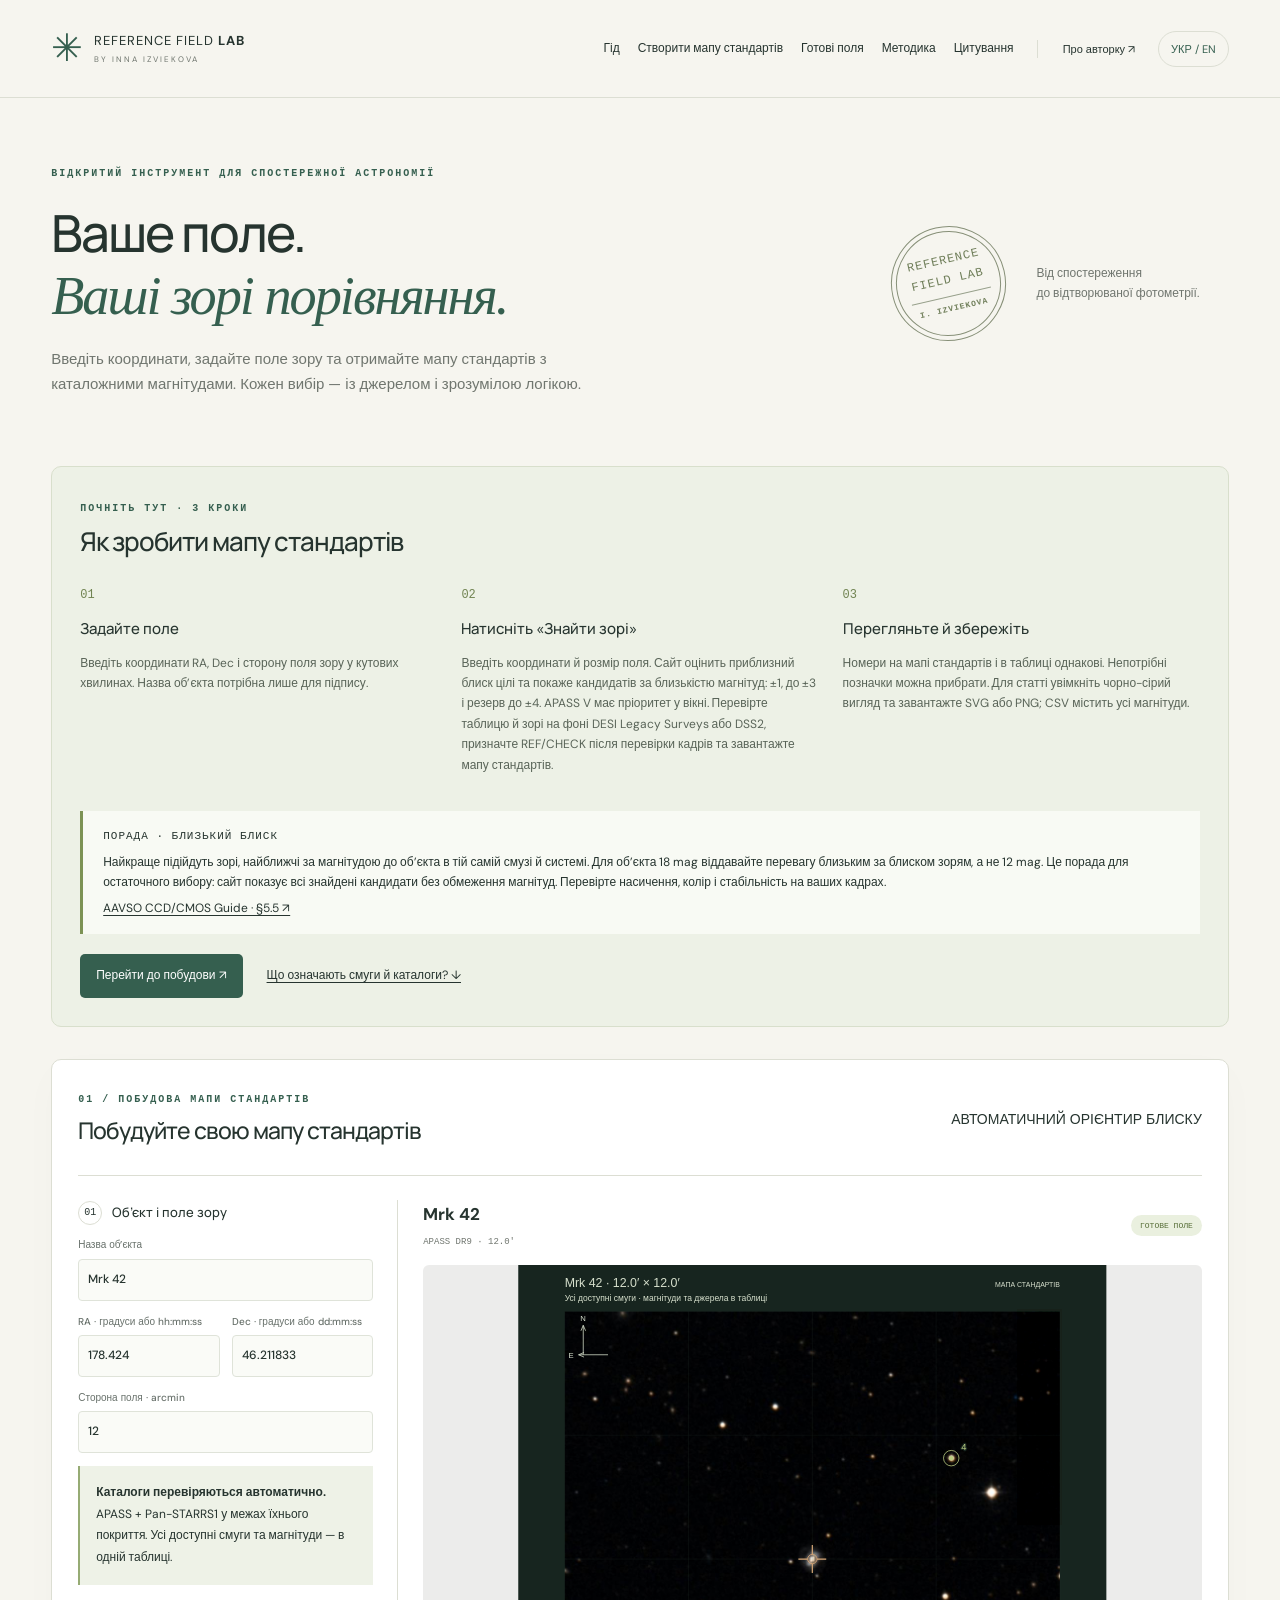
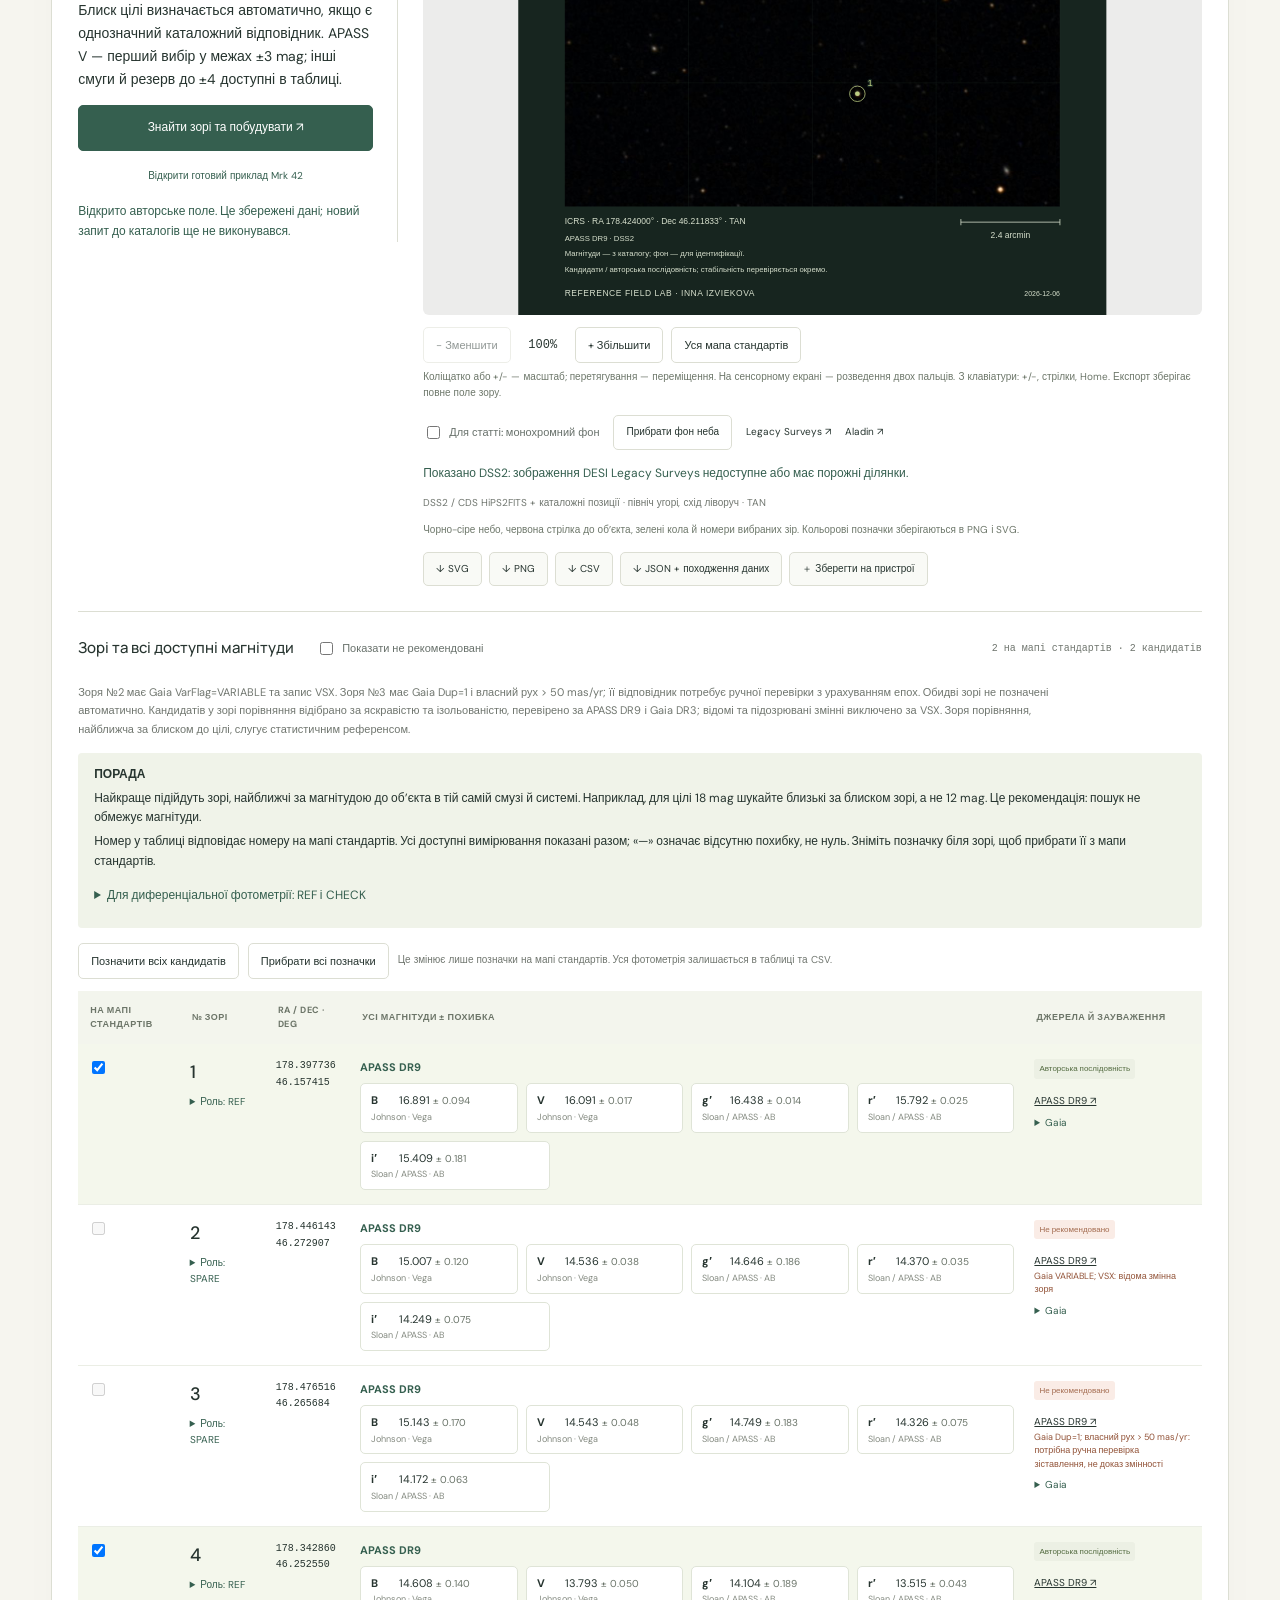
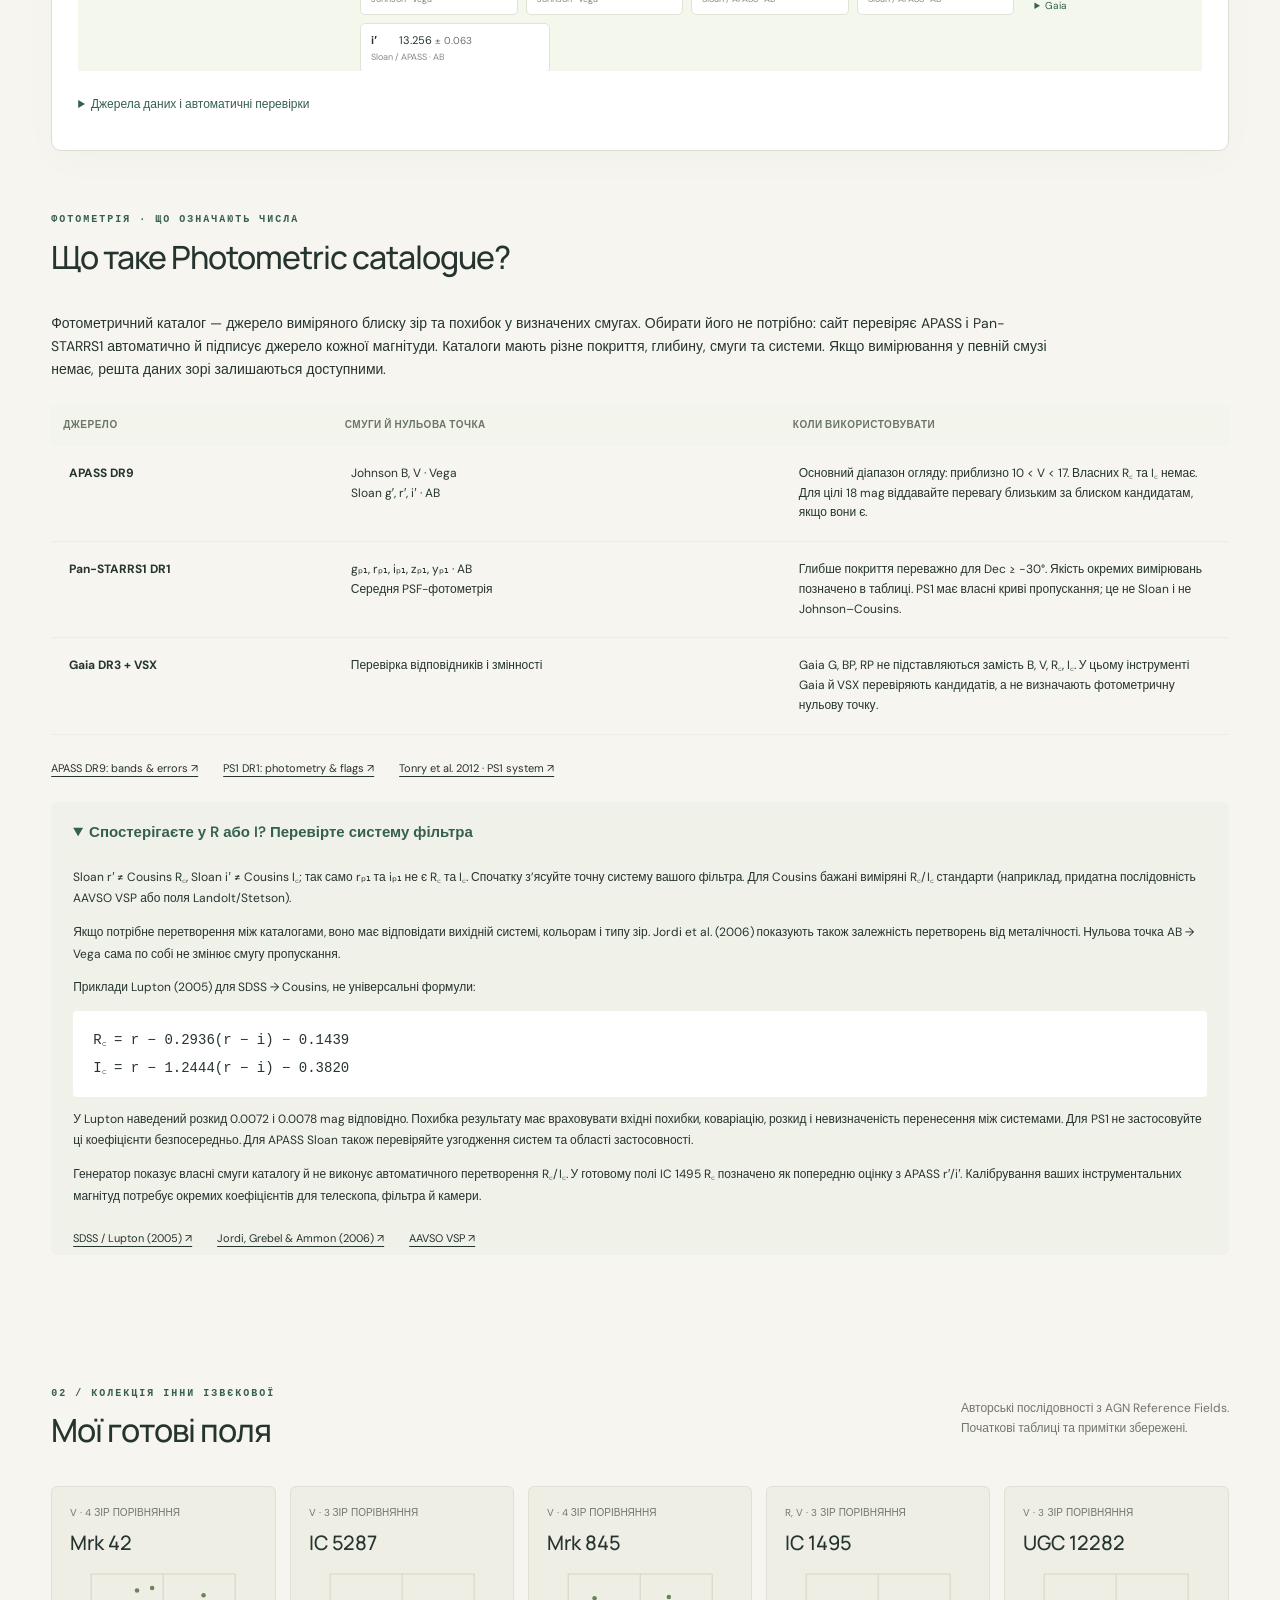
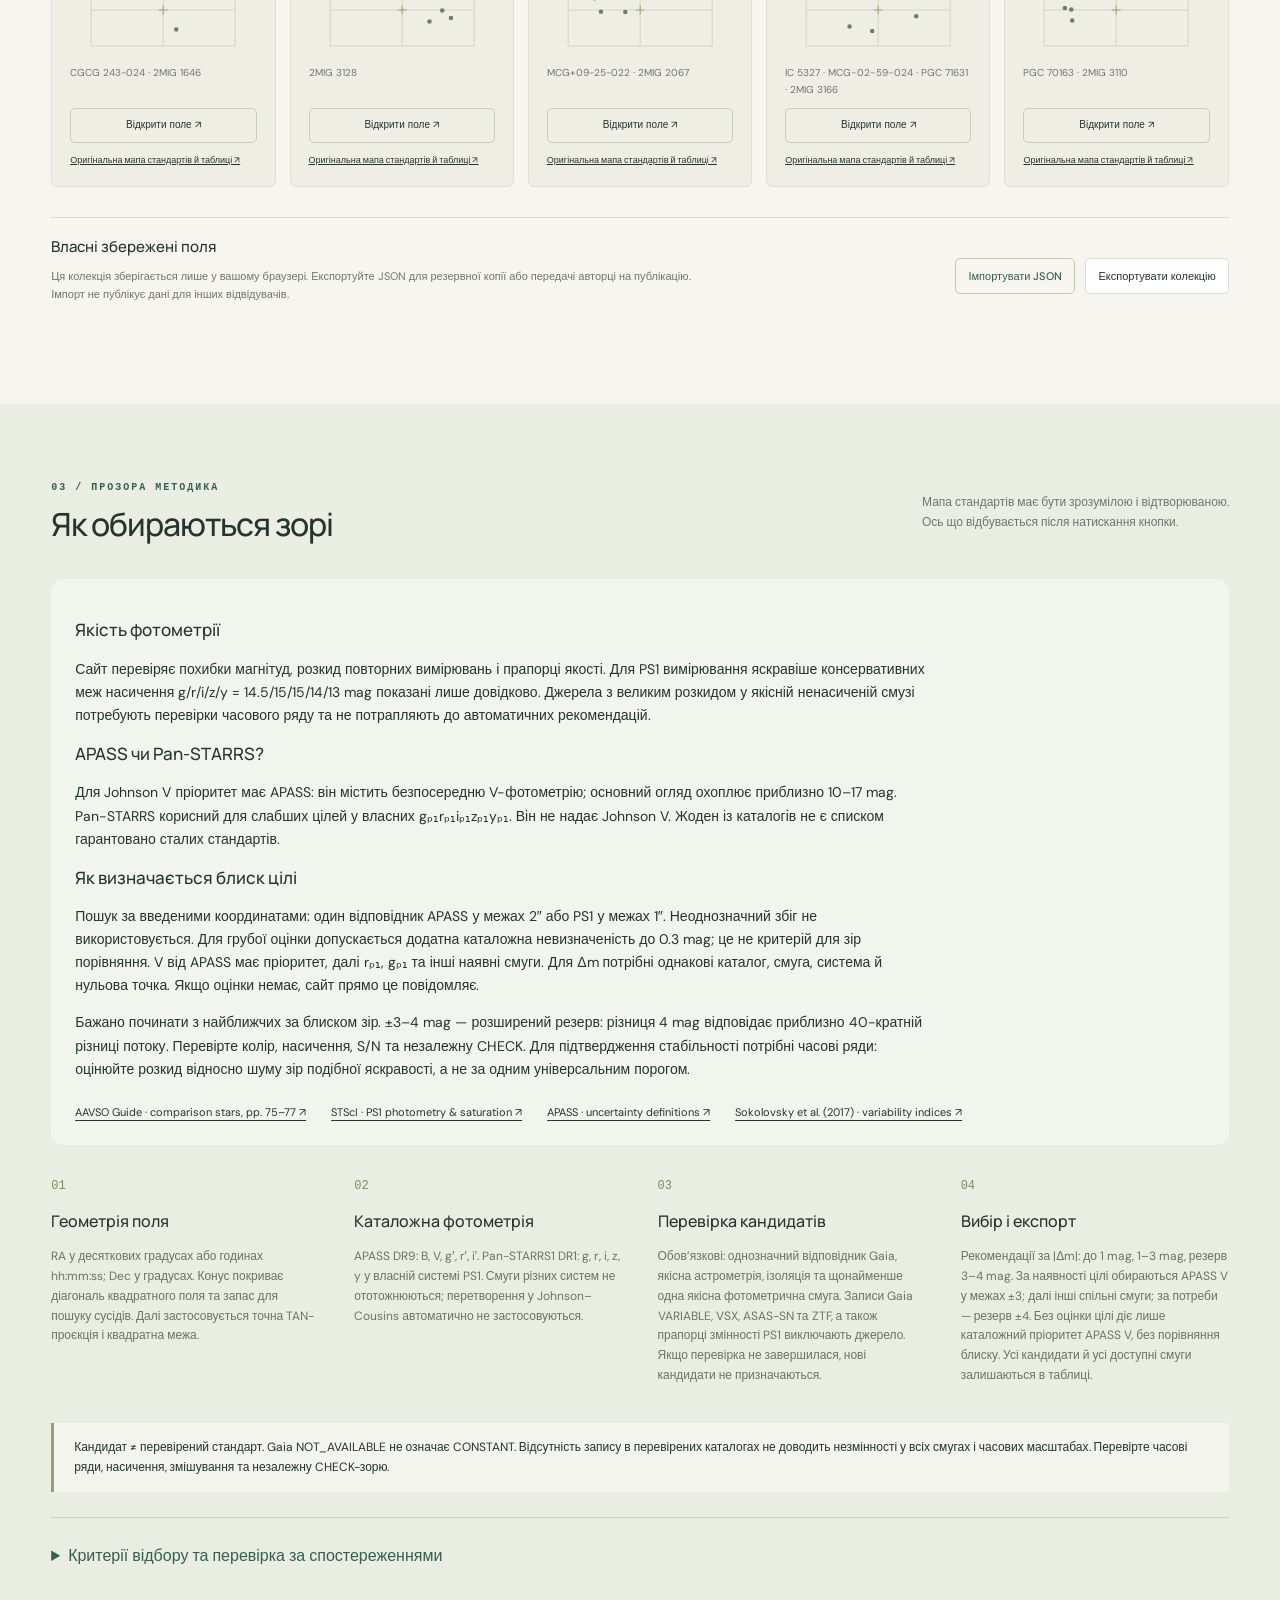
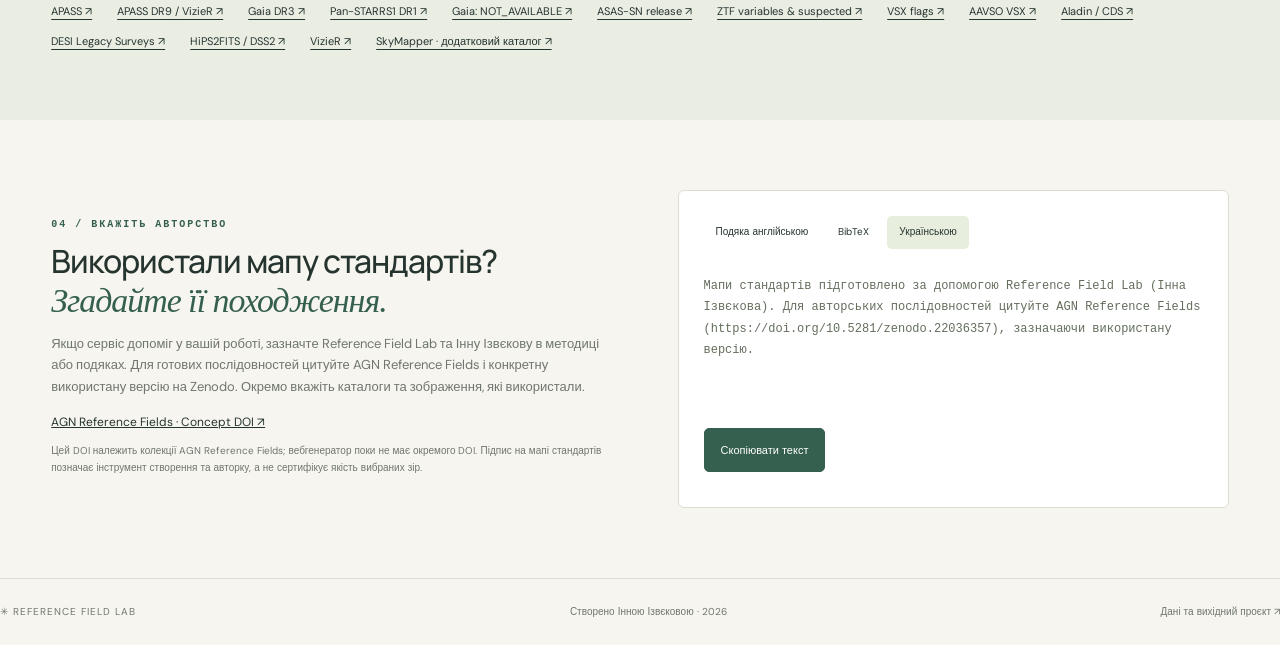
==== commit bdf2be07: "Prefer DESI Legacy Surveys sky images with validated DSS2 fallback and image provenance" ====
--- a/index.html
+++ b/index.html
@@ -1,7 +1,7 @@
 <!doctype html><html lang="uk"><head><meta charset="utf-8"><meta name="viewport" content="width=device-width,initial-scale=1"><title>Reference Field Lab — Inna Izviekova</title><meta name="description" content="Інтерактивні мапи стандартів для фотометрії. Gaia DR3, APASS DR9, Pan-STARRS1, VSX. Авторка — Інна Ізвєкова."><link rel="stylesheet" href="style.css"><link rel="canonical" href="https://izviekova-blip.github.io/agn-reference-fields/"><meta property="og:type" content="website"><meta property="og:title" content="Reference Field Lab — Inna Izviekova"><meta property="og:url" content="https://izviekova-blip.github.io/agn-reference-fields/"></head><body><header><a class="brand" href="#"><span class="logo">✳</span><span>REFERENCE FIELD <b>LAB</b><small>BY INNA IZVIEKOVA</small></span></a><nav aria-label="Навігація"><a data-uk="Гід" data-en="Guide" href="#guide">Гід</a><a href="#builder">Створити мапу стандартів</a><a href="#collection">Готові поля</a><a href="#method">Методика</a><a href="#citation">Цитування</a></nav><a class="profile-link" href="https://izviekova-blip.github.io/">Про авторку ↗</a><button id="language" type="button" aria-label="Switch to English">УКР / EN</button></header><main><section class="intro"><div><p class="eyebrow">AN OPEN TOOL FOR OBSERVATIONAL ASTRONOMY</p><h1>Ваше поле.<br><em>Ваші зорі порівняння.</em></h1><p>Введіть координати, задайте поле зору та отримайте мапу стандартів з каталожними магнітудами. Кожен вибір — із джерелом і зрозумілою логікою.</p></div><aside><span class="stamp">REFERENCE<br>FIELD LAB<br><b>I. IZVIEKOVA</b></span><p>Від спостереження<br>до відтворюваної фотометрії.</p></aside></section>
-<section id="guide" class="quick-guide"><span data-uk="ПОЧНІТЬ ТУТ · 3 КРОКИ" data-en="START HERE · 3 STEPS" class="eyebrow">ПОЧНІТЬ ТУТ · 3 КРОКИ</span><h2 data-uk="Як зробити мапу стандартів" data-en="How to make a finding chart" >Як зробити мапу стандартів</h2><div class="guide-grid"><article><b>01</b><h3 data-uk="Задайте поле" data-en="Set the field" >Задайте поле</h3><p data-uk="Введіть координати RA, Dec і сторону поля зору у кутових хвилинах. Назва об’єкта потрібна лише для підпису." data-en="Enter RA, Dec and the field width in arcminutes. The target name is used only as a label." >Введіть координати RA, Dec і сторону поля зору у кутових хвилинах. Назва об’єкта потрібна лише для підпису.</p></article><article><b>02</b><h3 data-uk="Натисніть «Знайти зорі»" data-en="Select “Find stars”" >Натисніть «Знайти зорі»</h3><p  data-uk="Введіть координати й розмір поля. Сайт оцінить приблизний блиск цілі та покаже кандидатів за близькістю магнітуд: ±1, до ±3 і резерв до ±4. APASS V має пріоритет у вікні. Перевірте таблицю й зорі на фоні DSS2, призначте REF/CHECK після перевірки кадрів та завантажте мапу стандартів." data-en="Enter coordinates and field width. The site estimates target brightness and groups candidates by magnitude difference: ±1, up to ±3, and a reserve up to ±4. APASS V has priority within the window. Inspect the table and DSS2 field, assign REF/CHECK after image validation, then download the finding chart.">Введіть координати й розмір поля. Сайт оцінить приблизний блиск цілі та покаже кандидатів за близькістю магнітуд: ±1, до ±3 і резерв до ±4. APASS V має пріоритет у вікні. Перевірте таблицю й зорі на фоні DSS2, призначте REF/CHECK після перевірки кадрів та завантажте мапу стандартів.</p></article><article><b>03</b><h3 data-uk="Перегляньте й збережіть" data-en="Review and save" >Перегляньте й збережіть</h3><p data-uk="Номери на мапі стандартів і в таблиці однакові. Непотрібні позначки можна прибрати. Для статті увімкніть чорно-сірий вигляд та завантажте SVG або PNG; CSV містить усі магнітуди." data-en="Numbers on the finding chart match the table. You can remove unwanted markers. For a paper, enable monochrome and download SVG or PNG; the CSV contains all magnitudes." >Номери на мапі стандартів і в таблиці однакові. Непотрібні позначки можна прибрати. Для статті увімкніть чорно-сірий вигляд та завантажте SVG або PNG; CSV містить усі магнітуди.</p></article></div><div class="guide-tip"><strong data-uk="ПОРАДА · БЛИЗЬКИЙ БЛИСК" data-en="TIP · SIMILAR BRIGHTNESS" >ПОРАДА · БЛИЗЬКИЙ БЛИСК</strong><p data-uk="Найкраще підійдуть зорі, найближчі за магнітудою до об’єкта в тій самій смузі й системі. Для об’єкта 18 mag віддавайте перевагу близьким за блиском зорям, а не 12 mag. Це порада для остаточного вибору: сайт показує всі знайдені кандидати без обмеження магнітуд. Перевірте насичення, колір і стабільність на ваших кадрах." data-en="Prefer stars closest in magnitude to your target in the same band and system. For an 18 mag target, prefer similarly bright stars over 12 mag stars. This guides your final choice: the site shows all candidates found without magnitude limits. Check saturation, colour and stability in your images." >Найкраще підійдуть зорі, найближчі за магнітудою до об’єкта в тій самій смузі й системі. Для об’єкта 18 mag віддавайте перевагу близьким за блиском зорям, а не 12 mag. Це порада для остаточного вибору: сайт показує всі знайдені кандидати без обмеження магнітуд. Перевірте насичення, колір і стабільність на ваших кадрах.</p><a href="https://aavso.org/wp-content/uploads/2026/07/CCD-CMOS-English.pdf" target="_blank" rel="noopener">AAVSO CCD/CMOS Guide · §5.5 ↗</a></div><div class="guide-bottom"><a data-uk="Перейти до побудови ↗" data-en="Go to the builder ↗" href="#builder" class="primary">Перейти до побудови ↗</a><a data-uk="Що означають смуги й каталоги? ↓" data-en="What do passbands and catalogues mean? ↓" href="#systems">Що означають смуги й каталоги? ↓</a></div></section>
-<section id="builder" class="workspace"><div class="workspace-top"><div><span class="eyebrow">01 / FIELD BUILDER</span><h2>Побудуйте свою мапу стандартів</h2></div><span data-uk="АВТОМАТИЧНИЙ ОРІЄНТИР БЛИСКУ" data-en="AUTOMATIC BRIGHTNESS GUIDE">АВТОМАТИЧНИЙ ОРІЄНТИР БЛИСКУ</span></div><div class="builder"><form id="form"><div class="step"><span>01</span><h3>Об’єкт і поле зору</h3></div><label>Назва об’єкта<input id="object" value="Mrk 42" maxlength="80" required></label><div class="pair"><label>RA · градуси або hh:mm:ss<input id="ra" value="178.424" required></label><label>Dec · градуси або dd:mm:ss<input id="dec" value="+46.211833" required></label></div><label>Сторона поля · arcmin<input id="fov" type="number" min="1" max="40" step="0.1" value="12" required></label><div data-uk="&lt;strong&gt;Каталоги перевіряються автоматично.&lt;/strong&gt;&lt;br&gt;APASS + Pan-STARRS1 у межах їхнього покриття. Усі доступні смуги та магнітуди — в одній таблиці." data-en="&lt;strong&gt;Catalogues are checked automatically.&lt;/strong&gt;&lt;br&gt;APASS + Pan-STARRS1 within their coverage. All available passbands and magnitudes in one table." class="catalog-help"><strong>Каталоги перевіряються автоматично.</strong><br>APASS + Pan-STARRS1 у межах їхнього покриття. Усі доступні смуги та магнітуди — в одній таблиці.</div><p  data-uk="Блиск цілі визначається автоматично, якщо є однозначний каталожний відповідник. APASS V — перший вибір у межах ±3 mag; інші смуги й резерв до ±4 доступні в таблиці." data-en="Target brightness is estimated automatically when a unique catalogue counterpart is available. APASS V is the first choice within ±3 mag; other bands and a reserve up to ±4 remain in the table.">Блиск цілі визначається автоматично, якщо є однозначний каталожний відповідник. APASS V — перший вибір у межах ±3 mag; інші смуги й резерв до ±4 доступні в таблиці.</p><button class="primary" id="generate" type="submit">Знайти зорі та побудувати ↗</button><button type="button" class="subtle" id="example">Відкрити готовий приклад Mrk 42</button><div id="status" role="status" aria-live="polite"></div><div id="targetEstimate" class="target-estimate" data-no-translate hidden></div></form><div class="chart-panel"><div class="chart-bar"><div><strong id="chartTitle">Mrk 42</strong><span id="chartMeta" data-no-translate>Авторська колекція · V</span></div><span class="status-dot" id="modeBadge">ГОТОВЕ ПОЛЕ</span></div><div id="chart" tabindex="0" aria-describedby="zoomHelp" class="chart" aria-label="Інтерактивна мапа стандартів"></div><div class="zoom-toolbar"><button id="zoomOut" type="button" data-uk="− Зменшити" data-en="− Zoom out">− Зменшити</button><output id="zoomLevel" aria-live="polite" data-no-translate>100%</output><button id="zoomIn" type="button" data-uk="+ Збільшити" data-en="+ Zoom in">+ Збільшити</button><button id="zoomReset" type="button" data-uk="Уся мапа стандартів" data-en="Fit finding chart">Уся мапа стандартів</button></div><p id="zoomHelp" class="inline-help" data-uk="Коліщатко або +/− — масштаб; перетягування — переміщення. На сенсорному екрані — розведення двох пальців. З клавіатури: +/−, стрілки, Home. Експорт зберігає повне поле зору." data-en="Wheel or +/− to zoom; drag to pan. On touchscreens, pinch with two fingers. Keyboard: +/−, arrows, Home. Exports retain the full field of view.">Коліщатко або +/− — масштаб; перетягування — переміщення. Експорт зберігає повне поле зору.</p><div class="chart-options"><label class="check"><input id="white" type="checkbox"><span data-uk="Для статті: монохромний фон" data-en="For a paper: monochrome sky" >Для статті: монохромний фон</span></label><button id="background" type="button">Додати зображення DSS2</button><a id="originalChart" target="_blank" rel="noopener" hidden>Оригінальна мапа стандартів ↗</a><a id="aladin" target="_blank" rel="noopener">Aladin ↗</a></div><div id="paperExport" class="paper-export" hidden><strong data-uk="Зберегти мапу стандартів для статті" data-en="Save a finding chart for your paper">Зберегти мапу стандартів для статті</strong><p data-uk="Оберіть зорі прапорцями в таблиці нижче. На зображенні будуть позначені лише вибрані зорі та об’єкт дослідження; інші зорі неба залишаться без позначок." data-en="Select stars using the checkboxes in the table below. Only your selected stars and the target will be marked; other stars in the sky image will remain unmarked.">Оберіть зорі прапорцями в таблиці нижче. На зображенні будуть позначені лише вибрані зорі та об’єкт дослідження; інші зорі неба залишаться без позначок.</p><p id="paperSelection" role="status" data-no-translate></p><div class="paper-actions"><button id="paperPNG" class="primary" type="button" data-uk="↓ Зберегти PNG для статті" data-en="↓ Save paper PNG">↓ Зберегти PNG для статті</button><button id="paperSVG" type="button" data-uk="↓ Зберегти SVG для статті" data-en="↓ Save paper SVG">↓ Зберегти SVG для статті</button></div><small data-uk="PNG: 3000 × 3316 px. SVG: масштабовані позначки. Експорт охоплює повне поле зору й зберігає номери зір із таблиці." data-en="PNG: 3000 × 3316 px. SVG: scalable annotations. Exports show the full field of view and preserve the star IDs from the table.">PNG: 3000 × 3316 px. SVG: масштабовані позначки. Експорт охоплює повне поле зору й зберігає номери зір із таблиці.</small></div><p id="skyStatus" role="status" class="sky-status" data-no-translate></p><p id="chartNote" class="chart-note">Схема каталожних позицій · північ угорі, схід ліворуч · TAN</p><p data-uk="Чорно-сіре небо, червона стрілка до об’єкта, зелені кола й номери вибраних зір. Кольорові позначки зберігаються в PNG і SVG." data-en="Monochrome sky, a red arrow pointing to the target, and green circles and IDs for selected stars. PNG and SVG preserve the coloured annotations." class="inline-help">Чорно-сіре небо, червона стрілка до об’єкта, зелені кола й номери вибраних зір. Кольорові позначки зберігаються в PNG і SVG.</p><div class="exports"><button id="svg">↓ SVG</button><button id="png">↓ PNG</button><button id="csv">↓ CSV</button><button id="json">↓ JSON + provenance</button><button id="save">＋ Зберегти на пристрої</button></div></div></div><div class="results"><div class="results-head"><h3 id="resultTitle" data-no-translate>Зорі порівняння</h3><label class="check"><input id="showRejected" type="checkbox"> <span data-uk="Показати не рекомендовані" data-en="Show not recommended" >Показати не рекомендовані</span></label><span id="count" data-no-translate></span></div><p id="resultNote"></p><p id="sampleSummary" class="sample-summary" data-no-translate></p><div id="selectionAdvice" class="selection-advice" data-no-translate></div><div class="selection-tools"><button id="selectAll" type="button" data-uk="Позначити всіх кандидатів" data-en="Mark all candidates">Позначити всіх кандидатів</button><button id="clearAll" type="button" data-uk="Прибрати всі позначки" data-en="Clear all markers">Прибрати всі позначки</button><span data-uk="Це змінює лише позначки на мапі стандартів. Уся фотометрія залишається в таблиці та CSV." data-en="This changes only the finding chart markers. All photometry stays in the table and CSV.">Це змінює лише позначки на мапі стандартів. Уся фотометрія залишається в таблиці та CSV.</span></div><div class="table-scroll"><table><thead><tr><th data-uk="На мапі стандартів" data-en="On finding chart" >На мапі стандартів</th><th data-uk="№ зорі" data-en="Star no." >№ зорі</th><th>RA / Dec · deg</th><th data-uk="Усі магнітуди ± похибка" data-en="All magnitudes ± uncertainty" >Усі магнітуди ± похибка</th><th data-uk="Джерела й зауваження" data-en="Sources and notes" >Джерела й зауваження</th></tr></thead><tbody id="rows" data-no-translate></tbody></table></div><details class="audit"><summary data-uk="Джерела даних і автоматичні перевірки" data-en="Data sources and automatic checks" >Джерела даних і автоматичні перевірки</summary><pre id="audit"></pre></details></div></section>
+<section id="guide" class="quick-guide"><span data-uk="ПОЧНІТЬ ТУТ · 3 КРОКИ" data-en="START HERE · 3 STEPS" class="eyebrow">ПОЧНІТЬ ТУТ · 3 КРОКИ</span><h2 data-uk="Як зробити мапу стандартів" data-en="How to make a finding chart" >Як зробити мапу стандартів</h2><div class="guide-grid"><article><b>01</b><h3 data-uk="Задайте поле" data-en="Set the field" >Задайте поле</h3><p data-uk="Введіть координати RA, Dec і сторону поля зору у кутових хвилинах. Назва об’єкта потрібна лише для підпису." data-en="Enter RA, Dec and the field width in arcminutes. The target name is used only as a label." >Введіть координати RA, Dec і сторону поля зору у кутових хвилинах. Назва об’єкта потрібна лише для підпису.</p></article><article><b>02</b><h3 data-uk="Натисніть «Знайти зорі»" data-en="Select “Find stars”" >Натисніть «Знайти зорі»</h3><p  data-uk="Введіть координати й розмір поля. Сайт оцінить приблизний блиск цілі та покаже кандидатів за близькістю магнітуд: ±1, до ±3 і резерв до ±4. APASS V має пріоритет у вікні. Перевірте таблицю й зорі на фоні DESI Legacy Surveys або DSS2, призначте REF/CHECK після перевірки кадрів та завантажте мапу стандартів." data-en="Enter coordinates and field width. The site estimates target brightness and groups candidates by magnitude difference: ±1, up to ±3, and a reserve up to ±4. APASS V has priority within the window. Inspect the table and the DESI Legacy Surveys or DSS2 image, assign REF/CHECK after image validation, then download the finding chart.">Введіть координати й розмір поля. Сайт оцінить приблизний блиск цілі та покаже кандидатів за близькістю магнітуд: ±1, до ±3 і резерв до ±4. APASS V має пріоритет у вікні. Перевірте таблицю й зорі на фоні DESI Legacy Surveys або DSS2, призначте REF/CHECK після перевірки кадрів та завантажте мапу стандартів.</p></article><article><b>03</b><h3 data-uk="Перегляньте й збережіть" data-en="Review and save" >Перегляньте й збережіть</h3><p data-uk="Номери на мапі стандартів і в таблиці однакові. Непотрібні позначки можна прибрати. Для статті увімкніть чорно-сірий вигляд та завантажте SVG або PNG; CSV містить усі магнітуди." data-en="Numbers on the finding chart match the table. You can remove unwanted markers. For a paper, enable monochrome and download SVG or PNG; the CSV contains all magnitudes." >Номери на мапі стандартів і в таблиці однакові. Непотрібні позначки можна прибрати. Для статті увімкніть чорно-сірий вигляд та завантажте SVG або PNG; CSV містить усі магнітуди.</p></article></div><div class="guide-tip"><strong data-uk="ПОРАДА · БЛИЗЬКИЙ БЛИСК" data-en="TIP · SIMILAR BRIGHTNESS" >ПОРАДА · БЛИЗЬКИЙ БЛИСК</strong><p data-uk="Найкраще підійдуть зорі, найближчі за магнітудою до об’єкта в тій самій смузі й системі. Для об’єкта 18 mag віддавайте перевагу близьким за блиском зорям, а не 12 mag. Це порада для остаточного вибору: сайт показує всі знайдені кандидати без обмеження магнітуд. Перевірте насичення, колір і стабільність на ваших кадрах." data-en="Prefer stars closest in magnitude to your target in the same band and system. For an 18 mag target, prefer similarly bright stars over 12 mag stars. This guides your final choice: the site shows all candidates found without magnitude limits. Check saturation, colour and stability in your images." >Найкраще підійдуть зорі, найближчі за магнітудою до об’єкта в тій самій смузі й системі. Для об’єкта 18 mag віддавайте перевагу близьким за блиском зорям, а не 12 mag. Це порада для остаточного вибору: сайт показує всі знайдені кандидати без обмеження магнітуд. Перевірте насичення, колір і стабільність на ваших кадрах.</p><a href="https://aavso.org/wp-content/uploads/2026/07/CCD-CMOS-English.pdf" target="_blank" rel="noopener">AAVSO CCD/CMOS Guide · §5.5 ↗</a></div><div class="guide-bottom"><a data-uk="Перейти до побудови ↗" data-en="Go to the builder ↗" href="#builder" class="primary">Перейти до побудови ↗</a><a data-uk="Що означають смуги й каталоги? ↓" data-en="What do passbands and catalogues mean? ↓" href="#systems">Що означають смуги й каталоги? ↓</a></div></section>
+<section id="builder" class="workspace"><div class="workspace-top"><div><span class="eyebrow">01 / FIELD BUILDER</span><h2>Побудуйте свою мапу стандартів</h2></div><span data-uk="АВТОМАТИЧНИЙ ОРІЄНТИР БЛИСКУ" data-en="AUTOMATIC BRIGHTNESS GUIDE">АВТОМАТИЧНИЙ ОРІЄНТИР БЛИСКУ</span></div><div class="builder"><form id="form"><div class="step"><span>01</span><h3>Об’єкт і поле зору</h3></div><label>Назва об’єкта<input id="object" value="Mrk 42" maxlength="80" required></label><div class="pair"><label>RA · градуси або hh:mm:ss<input id="ra" value="178.424" required></label><label>Dec · градуси або dd:mm:ss<input id="dec" value="+46.211833" required></label></div><label>Сторона поля · arcmin<input id="fov" type="number" min="1" max="40" step="0.1" value="12" required></label><div data-uk="&lt;strong&gt;Каталоги перевіряються автоматично.&lt;/strong&gt;&lt;br&gt;APASS + Pan-STARRS1 у межах їхнього покриття. Усі доступні смуги та магнітуди — в одній таблиці." data-en="&lt;strong&gt;Catalogues are checked automatically.&lt;/strong&gt;&lt;br&gt;APASS + Pan-STARRS1 within their coverage. All available passbands and magnitudes in one table." class="catalog-help"><strong>Каталоги перевіряються автоматично.</strong><br>APASS + Pan-STARRS1 у межах їхнього покриття. Усі доступні смуги та магнітуди — в одній таблиці.</div><p  data-uk="Блиск цілі визначається автоматично, якщо є однозначний каталожний відповідник. APASS V — перший вибір у межах ±3 mag; інші смуги й резерв до ±4 доступні в таблиці." data-en="Target brightness is estimated automatically when a unique catalogue counterpart is available. APASS V is the first choice within ±3 mag; other bands and a reserve up to ±4 remain in the table.">Блиск цілі визначається автоматично, якщо є однозначний каталожний відповідник. APASS V — перший вибір у межах ±3 mag; інші смуги й резерв до ±4 доступні в таблиці.</p><button class="primary" id="generate" type="submit">Знайти зорі та побудувати ↗</button><button type="button" class="subtle" id="example">Відкрити готовий приклад Mrk 42</button><div id="status" role="status" aria-live="polite"></div><div id="targetEstimate" class="target-estimate" data-no-translate hidden></div></form><div class="chart-panel"><div class="chart-bar"><div><strong id="chartTitle">Mrk 42</strong><span id="chartMeta" data-no-translate>Авторська колекція · V</span></div><span class="status-dot" id="modeBadge">ГОТОВЕ ПОЛЕ</span></div><div id="chart" tabindex="0" aria-describedby="zoomHelp" class="chart" aria-label="Інтерактивна мапа стандартів"></div><div class="zoom-toolbar"><button id="zoomOut" type="button" data-uk="− Зменшити" data-en="− Zoom out">− Зменшити</button><output id="zoomLevel" aria-live="polite" data-no-translate>100%</output><button id="zoomIn" type="button" data-uk="+ Збільшити" data-en="+ Zoom in">+ Збільшити</button><button id="zoomReset" type="button" data-uk="Уся мапа стандартів" data-en="Fit finding chart">Уся мапа стандартів</button></div><p id="zoomHelp" class="inline-help" data-uk="Коліщатко або +/− — масштаб; перетягування — переміщення. На сенсорному екрані — розведення двох пальців. З клавіатури: +/−, стрілки, Home. Експорт зберігає повне поле зору." data-en="Wheel or +/− to zoom; drag to pan. On touchscreens, pinch with two fingers. Keyboard: +/−, arrows, Home. Exports retain the full field of view.">Коліщатко або +/− — масштаб; перетягування — переміщення. Експорт зберігає повне поле зору.</p><div class="chart-options"><label class="check"><input id="white" type="checkbox"><span data-uk="Для статті: монохромний фон" data-en="For a paper: monochrome sky" >Для статті: монохромний фон</span></label><button id="background" type="button">Показати небо</button><a id="originalChart" target="_blank" rel="noopener" hidden>Оригінальна мапа стандартів ↗</a><a id="legacyViewer" target="_blank" rel="noopener">Legacy Surveys ↗</a><a id="aladin" target="_blank" rel="noopener">Aladin ↗</a></div><div id="paperExport" class="paper-export" hidden><strong data-uk="Зберегти мапу стандартів для статті" data-en="Save a finding chart for your paper">Зберегти мапу стандартів для статті</strong><p data-uk="Оберіть зорі прапорцями в таблиці нижче. На зображенні будуть позначені лише вибрані зорі та об’єкт дослідження; інші зорі неба залишаться без позначок." data-en="Select stars using the checkboxes in the table below. Only your selected stars and the target will be marked; other stars in the sky image will remain unmarked.">Оберіть зорі прапорцями в таблиці нижче. На зображенні будуть позначені лише вибрані зорі та об’єкт дослідження; інші зорі неба залишаться без позначок.</p><p id="paperSelection" role="status" data-no-translate></p><div class="paper-actions"><button id="paperPNG" class="primary" type="button" data-uk="↓ Зберегти PNG для статті" data-en="↓ Save paper PNG">↓ Зберегти PNG для статті</button><button id="paperSVG" type="button" data-uk="↓ Зберегти SVG для статті" data-en="↓ Save paper SVG">↓ Зберегти SVG для статті</button></div><small data-uk="PNG: 3000 × 3316 px. SVG: масштабовані позначки. Експорт охоплює повне поле зору й зберігає номери зір із таблиці." data-en="PNG: 3000 × 3316 px. SVG: scalable annotations. Exports show the full field of view and preserve the star IDs from the table.">PNG: 3000 × 3316 px. SVG: масштабовані позначки. Експорт охоплює повне поле зору й зберігає номери зір із таблиці.</small></div><p id="skyStatus" role="status" class="sky-status" data-no-translate></p><p id="chartNote" class="chart-note">Схема каталожних позицій · північ угорі, схід ліворуч · TAN</p><p data-uk="Чорно-сіре небо, червона стрілка до об’єкта, зелені кола й номери вибраних зір. Кольорові позначки зберігаються в PNG і SVG." data-en="Monochrome sky, a red arrow pointing to the target, and green circles and IDs for selected stars. PNG and SVG preserve the coloured annotations." class="inline-help">Чорно-сіре небо, червона стрілка до об’єкта, зелені кола й номери вибраних зір. Кольорові позначки зберігаються в PNG і SVG.</p><div class="exports"><button id="svg">↓ SVG</button><button id="png">↓ PNG</button><button id="csv">↓ CSV</button><button id="json">↓ JSON + provenance</button><button id="save">＋ Зберегти на пристрої</button></div></div></div><div class="results"><div class="results-head"><h3 id="resultTitle" data-no-translate>Зорі порівняння</h3><label class="check"><input id="showRejected" type="checkbox"> <span data-uk="Показати не рекомендовані" data-en="Show not recommended" >Показати не рекомендовані</span></label><span id="count" data-no-translate></span></div><p id="resultNote"></p><p id="sampleSummary" class="sample-summary" data-no-translate></p><div id="selectionAdvice" class="selection-advice" data-no-translate></div><div class="selection-tools"><button id="selectAll" type="button" data-uk="Позначити всіх кандидатів" data-en="Mark all candidates">Позначити всіх кандидатів</button><button id="clearAll" type="button" data-uk="Прибрати всі позначки" data-en="Clear all markers">Прибрати всі позначки</button><span data-uk="Це змінює лише позначки на мапі стандартів. Уся фотометрія залишається в таблиці та CSV." data-en="This changes only the finding chart markers. All photometry stays in the table and CSV.">Це змінює лише позначки на мапі стандартів. Уся фотометрія залишається в таблиці та CSV.</span></div><div class="table-scroll"><table><thead><tr><th data-uk="На мапі стандартів" data-en="On finding chart" >На мапі стандартів</th><th data-uk="№ зорі" data-en="Star no." >№ зорі</th><th>RA / Dec · deg</th><th data-uk="Усі магнітуди ± похибка" data-en="All magnitudes ± uncertainty" >Усі магнітуди ± похибка</th><th data-uk="Джерела й зауваження" data-en="Sources and notes" >Джерела й зауваження</th></tr></thead><tbody id="rows" data-no-translate></tbody></table></div><details class="audit"><summary data-uk="Джерела даних і автоматичні перевірки" data-en="Data sources and automatic checks" >Джерела даних і автоматичні перевірки</summary><pre id="audit"></pre></details></div></section>
 <section id="systems" class="systems"><div class="section-heading"><div><span data-uk="ФОТОМЕТРІЯ · ЩО ОЗНАЧАЮТЬ ЧИСЛА" data-en="PHOTOMETRY · WHAT THE NUMBERS MEAN" class="eyebrow">ФОТОМЕТРІЯ · ЩО ОЗНАЧАЮТЬ ЧИСЛА</span><h2 data-uk="Що таке Photometric catalogue?" data-en="What is a photometric catalogue?" >Що таке Photometric catalogue?</h2></div></div><p data-uk="Фотометричний каталог — джерело виміряного блиску зір та похибок у визначених смугах. Обирати його не потрібно: сайт перевіряє APASS і Pan-STARRS1 автоматично й підписує джерело кожної магнітуди. Каталоги мають різне покриття, глибину, смуги та системи. Якщо вимірювання у певній смузі немає, решта даних зорі залишаються доступними." data-en="A photometric catalogue supplies measured stellar brightnesses and uncertainties in defined passbands. You do not need to choose one: the site checks APASS and Pan-STARRS1 automatically and labels every magnitude with its source. Catalogues differ in coverage, depth, passbands and systems. A missing measurement in one band does not hide the other measurements of that star." >Фотометричний каталог — джерело виміряного блиску зір та похибок у визначених смугах. Обирати його не потрібно: сайт перевіряє APASS і Pan-STARRS1 автоматично й підписує джерело кожної магнітуди. Каталоги мають різне покриття, глибину, смуги та системи. Якщо вимірювання у певній смузі немає, решта даних зорі залишаються доступними.</p><div class="table-scroll system-table"><table><thead><tr><th data-uk="Джерело" data-en="Source" >Джерело</th><th data-uk="Смуги й нульова точка" data-en="Passbands and zero point" >Смуги й нульова точка</th><th data-uk="Коли використовувати" data-en="When to use it" >Коли використовувати</th></tr></thead><tbody><tr><td><strong>APASS DR9</strong></td><td data-uk="Johnson B, V · Vega&lt;br&gt;Sloan g′, r′, i′ · AB" data-en="Johnson B, V · Vega&lt;br&gt;Sloan g′, r′, i′ · AB" >Johnson B, V · Vega<br>Sloan g′, r′, i′ · AB</td><td data-uk="Основний діапазон огляду: приблизно 10 &amp;lt; V &amp;lt; 17. Власних R꜀ та I꜀ немає. Для цілі 18 mag віддавайте перевагу близьким за блиском кандидатам, якщо вони є." data-en="Main survey range: approximately 10 &amp;lt; V &amp;lt; 17. No native R꜀ or I꜀. For an 18 mag target, prefer similarly bright candidates where available." >Основний діапазон огляду: приблизно 10 &lt; V &lt; 17. Власних R꜀ та I꜀ немає. Для цілі 18 mag віддавайте перевагу близьким за блиском кандидатам, якщо вони є.</td></tr><tr><td><strong>Pan-STARRS1 DR1</strong></td><td data-uk="gₚ₁, rₚ₁, iₚ₁, zₚ₁, yₚ₁ · AB&lt;br&gt;Середня PSF-фотометрія" data-en="gₚ₁, rₚ₁, iₚ₁, zₚ₁, yₚ₁ · AB&lt;br&gt;Mean PSF photometry" >gₚ₁, rₚ₁, iₚ₁, zₚ₁, yₚ₁ · AB<br>Середня PSF-фотометрія</td><td data-uk="Глибше покриття переважно для Dec ≥ −30°. Якість окремих вимірювань позначено в таблиці. PS1 має власні криві пропускання; це не Sloan і не Johnson–Cousins." data-en="Deeper coverage, mainly at Dec ≥ −30°. Measurement quality is noted in the table. PS1 has its own passbands; it is neither Sloan nor Johnson–Cousins." >Глибше покриття переважно для Dec ≥ −30°. Якість окремих вимірювань позначено в таблиці. PS1 має власні криві пропускання; це не Sloan і не Johnson–Cousins.</td></tr><tr><td><strong>Gaia DR3 + VSX</strong></td><td data-uk="Перевірка відповідників і змінності" data-en="Cross-match and variability screening" >Перевірка відповідників і змінності</td><td data-uk="Gaia G, BP, RP не підставляються замість B, V, R꜀, I꜀. У цьому інструменті Gaia й VSX перевіряють кандидатів, а не визначають фотометричну нульову точку." data-en="Gaia G, BP and RP are not substituted for B, V, R꜀ or I꜀. Here Gaia and VSX screen candidates; they do not set the photometric zero point." >Gaia G, BP, RP не підставляються замість B, V, R꜀, I꜀. У цьому інструменті Gaia й VSX перевіряють кандидатів, а не визначають фотометричну нульову точку.</td></tr></tbody></table></div><div class="source-links"><a href="https://cdsarc.cds.unistra.fr/viz-bin/ReadMe/II/336?format=html">APASS DR9: bands & errors ↗</a><a href="https://cdsarc.cds.unistra.fr/viz-bin/ReadMe/II/349?format=html">PS1 DR1: photometry & flags ↗</a><a href="https://arxiv.org/abs/1203.0297">Tonry et al. 2012 · PS1 system ↗</a></div><details class="transform-guide" open><summary data-uk="Спостерігаєте у R або I? Перевірте систему фільтра" data-en="Observing in R or I? Check the filter system" >Спостерігаєте у R або I? Перевірте систему фільтра</summary><p data-uk="Sloan r′ ≠ Cousins R꜀, Sloan i′ ≠ Cousins I꜀; так само rₚ₁ та iₚ₁ не є R꜀ та I꜀. Спочатку з’ясуйте точну систему вашого фільтра. Для Cousins бажані виміряні R꜀/I꜀ стандарти (наприклад, придатна послідовність AAVSO VSP або поля Landolt/Stetson)." data-en="Sloan r′ ≠ Cousins R꜀ and Sloan i′ ≠ Cousins I꜀; PS1 rₚ₁ and iₚ₁ are also different. Establish your filter’s exact system first. For Cousins, prefer measured R꜀/I꜀ standards, such as a suitable AAVSO VSP sequence or Landolt/Stetson fields." >Sloan r′ ≠ Cousins R꜀, Sloan i′ ≠ Cousins I꜀; так само rₚ₁ та iₚ₁ не є R꜀ та I꜀. Спочатку з’ясуйте точну систему вашого фільтра. Для Cousins бажані виміряні R꜀/I꜀ стандарти (наприклад, придатна послідовність AAVSO VSP або поля Landolt/Stetson).</p><p data-uk="Якщо потрібне перетворення між каталогами, воно має відповідати вихідній системі, кольорам і типу зір. Jordi et al. (2006) показують також залежність перетворень від металічності. Нульова точка AB → Vega сама по собі не змінює смугу пропускання." data-en="A catalogue transformation must match the input system, stellar colours and stellar type. Jordi et al. (2006) also show metallicity dependence. Changing an AB zero point to Vega alone does not change the passband." >Якщо потрібне перетворення між каталогами, воно має відповідати вихідній системі, кольорам і типу зір. Jordi et al. (2006) показують також залежність перетворень від металічності. Нульова точка AB → Vega сама по собі не змінює смугу пропускання.</p><p data-uk="Приклади Lupton (2005) для SDSS → Cousins, не універсальні формули:" data-en="Lupton (2005) examples for SDSS → Cousins, not universal conversions:" >Приклади Lupton (2005) для SDSS → Cousins, не універсальні формули:</p><div class="equations">R꜀ = r − 0.2936(r − i) − 0.1439<br>I꜀ = r − 1.2444(r − i) − 0.3820</div><p data-uk="У Lupton наведений розкид 0.0072 і 0.0078 mag відповідно. Похибка результату має враховувати вхідні похибки, коваріацію, розкид і невизначеність перенесення між системами. Для PS1 не застосовуйте ці коефіцієнти безпосередньо. Для APASS Sloan також перевіряйте узгодження систем та області застосовності." data-en="Lupton reports scatters of 0.0072 and 0.0078 mag, respectively. Result uncertainties must account for input errors, covariance, fit scatter and system-transfer uncertainty. Do not apply these coefficients directly to PS1. For APASS Sloan, verify system consistency and applicability too." >У Lupton наведений розкид 0.0072 і 0.0078 mag відповідно. Похибка результату має враховувати вхідні похибки, коваріацію, розкид і невизначеність перенесення між системами. Для PS1 не застосовуйте ці коефіцієнти безпосередньо. Для APASS Sloan також перевіряйте узгодження систем та області застосовності.</p><p data-uk="Генератор показує власні смуги каталогу й не виконує автоматичного перетворення R꜀/I꜀. У готовому полі IC 1495 R꜀ позначено як попередню оцінку з APASS r′/i′. Калібрування ваших інструментальних магнітуд потребує окремих коефіцієнтів для телескопа, фільтра й камери." data-en="The generator displays native catalogue bands and does not automatically transform to R꜀/I꜀. In the curated IC 1495 field, R꜀ is labelled as a provisional estimate from APASS r′/i′. Calibrating your instrumental magnitudes needs separate coefficients for the telescope, filter and camera." >Генератор показує власні смуги каталогу й не виконує автоматичного перетворення R꜀/I꜀. У готовому полі IC 1495 R꜀ позначено як попередню оцінку з APASS r′/i′. Калібрування ваших інструментальних магнітуд потребує окремих коефіцієнтів для телескопа, фільтра й камери.</p><div class="source-links"><a href="https://www.sdss3.org/dr8/algorithms/sdssUBVRITransform.php">SDSS / Lupton (2005) ↗</a><a href="https://doi.org/10.1051/0004-6361:20066082">Jordi, Grebel & Ammon (2006) ↗</a><a href="https://apps.aavso.org/vsp/">AAVSO VSP ↗</a></div></details></section>
 <section id="collection"><div class="section-heading"><div><span class="eyebrow">02 / CURATED BY INNA IZVIEKOVA</span><h2>Мої готові поля</h2></div><p>Авторські послідовності з AGN Reference Fields.<br>Початкові таблиці та примітки збережені.</p></div><div id="fieldCards" class="field-cards"></div><div class="local"><div><h3>Власні збережені поля</h3><p>Ця колекція зберігається лише у вашому браузері. Експортуйте JSON для резервної копії або передачі авторці на публікацію. Імпорт не публікує дані для інших відвідувачів.</p></div><div class="local-actions"><label class="file-button">Імпортувати JSON<input id="import" type="file" accept=".json,application/json" hidden></label><button id="exportCollection">Експортувати колекцію</button></div><div id="localCards" class="field-cards"></div></div></section>
-<section id="method" class="method"><div class="section-heading"><div><span class="eyebrow">03 / TRANSPARENT BY DESIGN</span><h2>Як обираються зорі</h2></div><p>Мапа стандартів має бути зрозумілою і відтворюваною.<br>Ось що відбувається після натискання кнопки.</p></div><div class="science-explanation"><h3 data-uk="Якість фотометрії" data-en="Photometric quality">Якість фотометрії</h3><p data-uk="Сайт перевіряє похибки магнітуд, розкид повторних вимірювань і прапорці якості. Для PS1 вимірювання яскравіше консервативних меж насичення g/r/i/z/y = 14.5/15/15/14/13 mag показані лише довідково. Джерела з великим розкидом у якісній ненасиченій смузі потребують перевірки часового ряду та не потрапляють до автоматичних рекомендацій." data-en="The site checks magnitude uncertainties, scatter across repeated measurements and quality flags. PS1 measurements brighter than the conservative saturation limits g/r/i/z/y = 14.5/15/15/14/13 mag are shown for reference only. Sources with large scatter in a usable unsaturated band require time-series review and are excluded from automatic recommendations.">Сайт перевіряє похибки магнітуд, розкид повторних вимірювань і прапорці якості. Для PS1 вимірювання яскравіше консервативних меж насичення g/r/i/z/y = 14.5/15/15/14/13 mag показані лише довідково. Джерела з великим розкидом у якісній ненасиченій смузі потребують перевірки часового ряду та не потрапляють до автоматичних рекомендацій.</p><h3  data-uk="APASS чи Pan-STARRS?" data-en="APASS or Pan-STARRS?">APASS чи Pan-STARRS?</h3><p  data-uk="Для Johnson V пріоритет має APASS: він містить безпосередню V-фотометрію; основний огляд охоплює приблизно 10–17 mag. Pan-STARRS корисний для слабших цілей у власних gₚ₁rₚ₁iₚ₁zₚ₁yₚ₁. Він не надає Johnson V. Жоден із каталогів не є списком гарантовано сталих стандартів." data-en="APASS has priority for Johnson V because it measures V directly; its main survey covers roughly 10–17 mag. Pan-STARRS is useful for fainter targets in its native gₚ₁rₚ₁iₚ₁zₚ₁yₚ₁ bands. It does not supply Johnson V. Neither catalogue is a list of guaranteed constant standards.">Для Johnson V пріоритет має APASS: він містить безпосередню V-фотометрію; основний огляд охоплює приблизно 10–17 mag. Pan-STARRS корисний для слабших цілей у власних gₚ₁rₚ₁iₚ₁zₚ₁yₚ₁. Він не надає Johnson V. Жоден із каталогів не є списком гарантовано сталих стандартів.</p><h3  data-uk="Як визначається блиск цілі" data-en="How target brightness is estimated">Як визначається блиск цілі</h3><p  data-uk="Пошук за введеними координатами: один відповідник APASS у межах 2″ або PS1 у межах 1″. Неоднозначний збіг не використовується. Для грубої оцінки допускається додатна каталожна невизначеність до 0.3 mag; це не критерій для зір порівняння. V від APASS має пріоритет, далі rₚ₁, gₚ₁ та інші наявні смуги. Для Δm потрібні однакові каталог, смуга, система й нульова точка. Якщо оцінки немає, сайт прямо це повідомляє." data-en="Match the supplied coordinates to one APASS counterpart within 2″ or one PS1 counterpart within 1″; ambiguous associations are not used. A positive catalogue uncertainty up to 0.3 mag is allowed for a rough target estimate, not for comparison stars. APASS V is preferred, followed by rₚ₁, gₚ₁ and other available bands. Δm requires matching catalogue, band, system and zero point. Missing estimates are reported explicitly.">Пошук за введеними координатами: один відповідник APASS у межах 2″ або PS1 у межах 1″. Неоднозначний збіг не використовується. Для грубої оцінки допускається додатна каталожна невизначеність до 0.3 mag; це не критерій для зір порівняння. V від APASS має пріоритет, далі rₚ₁, gₚ₁ та інші наявні смуги. Для Δm потрібні однакові каталог, смуга, система й нульова точка. Якщо оцінки немає, сайт прямо це повідомляє.</p><p  data-uk="Бажано починати з найближчих за блиском зір. ±3–4 mag — розширений резерв: різниця 4 mag відповідає приблизно 40-кратній різниці потоку. Перевірте колір, насичення, S/N та незалежну CHECK. Для підтвердження стабільності потрібні часові ряди: оцінюйте розкид відносно шуму зір подібної яскравості, а не за одним універсальним порогом." data-en="Start with the closest brightness matches. ±3–4 mag is a broad reserve: 4 mag corresponds to about a factor of 40 in flux. Check colour, saturation, S/N and an independent CHECK. Validating stability requires time series: assess scatter against the noise of stars of similar brightness, with a magnitude-dependent noise model.">Бажано починати з найближчих за блиском зір. ±3–4 mag — розширений резерв: різниця 4 mag відповідає приблизно 40-кратній різниці потоку. Перевірте колір, насичення, S/N та незалежну CHECK. Для підтвердження стабільності потрібні часові ряди: оцінюйте розкид відносно шуму зір подібної яскравості, а не за одним універсальним порогом.</p><div class="source-links"><a href="https://aavso.org/wp-content/uploads/2026/07/CCD-CMOS-English.pdf">AAVSO Guide · comparison stars, pp. 75–77 ↗</a><a href="https://outerspace.stsci.edu/spaces/PANSTARRS/pages/298812205/PS1+FAQ+-+Frequently+asked+questions">STScI · PS1 photometry & saturation ↗</a><a href="https://cdsarc.cds.unistra.fr/viz-bin/ReadMe/II/336?format=html">APASS · uncertainty definitions ↗</a><a href="https://academic.oup.com/mnras/article/464/1/274/2194634">Sokolovsky et al. (2017) · variability indices ↗</a></div></div><div class="method-grid"><article><b>01</b><h3>Геометрія поля</h3><p>RA у десяткових градусах або годинах hh:mm:ss; Dec у градусах. Конус покриває діагональ квадратного поля та запас для пошуку сусідів. Далі застосовується точна TAN-проєкція і квадратна межа.</p></article><article><b>02</b><h3>Каталожна фотометрія</h3><p>APASS DR9: B, V, g′, r′, i′. Pan-STARRS1 DR1: g, r, i, z, y у власній системі PS1. Смуги різних систем не ототожнюються; перетворення у Johnson–Cousins автоматично не застосовуються.</p></article><article><b>03</b><h3>Перевірка кандидатів</h3><p data-uk="Обов’язкові: однозначний відповідник Gaia, якісна астрометрія, ізоляція та щонайменше одна якісна фотометрична смуга. Записи Gaia VARIABLE, VSX, ASAS-SN та ZTF, а також прапорці змінності PS1 виключають джерело. Якщо перевірка не завершилася, нові кандидати не призначаються." data-en="Required: an unambiguous Gaia counterpart, astrometric quality, isolation and at least one eligible photometric band. Gaia VARIABLE, VSX, ASAS-SN and ZTF associations, and PS1 variability flags exclude the source. Incomplete checks never produce new candidates." >Обов’язкові: однозначний відповідник Gaia, якісна астрометрія, ізоляція та щонайменше одна якісна фотометрична смуга. Записи Gaia VARIABLE, VSX, ASAS-SN та ZTF, а також прапорці змінності PS1 виключають джерело. Якщо перевірка не завершилася, нові кандидати не призначаються.</p></article><article><b>04</b><h3>Вибір і експорт</h3><p  data-uk="Рекомендації за |Δm|: до 1 mag, 1–3 mag, резерв 3–4 mag. За наявності цілі обираються APASS V у межах ±3; далі інші спільні смуги; за потреби — резерв ±4. Без оцінки цілі діє лише каталожний пріоритет APASS V, без порівняння блиску. Усі кандидати й усі доступні смуги залишаються в таблиці." data-en="Brightness tiers: |Δm| ≤ 1, 1–3, and a 3–4 mag reserve. With a target estimate, initial markers use APASS V within ±3, then other common bands, then the ±4 reserve if needed. Without an estimate, only APASS V catalogue priority applies. All candidates and all available bands remain in the table.">Рекомендації за |Δm|: до 1 mag, 1–3 mag, резерв 3–4 mag. За наявності цілі обираються APASS V у межах ±3; далі інші спільні смуги; за потреби — резерв ±4. Без оцінки цілі діє лише каталожний пріоритет APASS V, без порівняння блиску. Усі кандидати й усі доступні смуги залишаються в таблиці.</p></article></div><div class="science-note" data-uk="Кандидат ≠ перевірений стандарт. Gaia NOT_AVAILABLE не означає CONSTANT. Відсутність запису в перевірених каталогах не доводить незмінності у всіх смугах і часових масштабах. Перевірте часові ряди, насичення, змішування та незалежну CHECK-зорю." data-en="A candidate is not a validated standard. Gaia NOT_AVAILABLE does not mean CONSTANT. No association in the queried catalogues does not establish constancy in every band or on every timescale. Validate time series, saturation, blending and an independent CHECK star.">Кандидат ≠ перевірений стандарт.</div><details class="method-review"><summary data-uk="Критерії відбору та перевірка за спостереженнями" data-en="Selection criteria and observational validation">Критерії відбору та перевірка за спостереженнями</summary><p data-uk="Автоматичний відбір поєднує перевірки астрометрії, ізоляції, фотометрії та каталожних ознак змінності. Нижче наведено пороги відбору та перевірки, які слід виконати за власними спостереженнями." data-en="Automatic screening combines astrometric, isolation, photometric and catalogue variability checks. The criteria below describe the selection thresholds and the checks to perform using your observations.">Автоматичний відбір поєднує перевірки астрометрії, ізоляції, фотометрії та каталожних ознак змінності. Нижче наведено пороги відбору та перевірки, які слід виконати за власними спостереженнями.</p><p  data-uk="Фотометрія: хоча б одна смуга проходить поріг 0 &lt; невизначеність ≤ 0.05 mag. Для APASS це розкид спостережень за прапорця 0, не похибка середнього; потрібні ≥ 2 ночей. Для PS1 потрібні ≥ 3 вимірювань, прийнятні прапорці й доступний розкид ≤ 0.05 mag. Великий розкид у якісній ненасиченій смузі PS1 відправляє весь об’єкт на перевірку часового ряду. Це консервативний поріг інструмента, не доказ змінності чи сталості." data-en="At least one band must pass 0 &lt; uncertainty ≤ 0.05 mag. For APASS with flag 0 this is the scatter of observations, not the error of the mean; ≥ 2 observed nights are required. PS1 requires ≥ 3 measurements, acceptable flags and an available scatter ≤ 0.05 mag. Large scatter in a usable unsaturated PS1 band holds the entire object for time-series review. This is a conservative tool threshold, not evidence of variability or constancy.">Фотометрія: хоча б одна смуга проходить поріг 0 < невизначеність ≤ 0.05 mag. Для APASS це розкид спостережень за прапорця 0, не похибка середнього; потрібні ≥ 2 ночей. Для PS1 потрібні ≥ 3 вимірювань, прийнятні прапорці й доступний розкид ≤ 0.05 mag. Великий розкид у якісній ненасиченій смузі PS1 відправляє весь об’єкт на перевірку часового ряду. Це консервативний поріг інструмента, не доказ змінності чи сталості.</p><p data-uk="Змінність: Gaia DR3, VSX (включає відомі та підозрювані змінні), ASAS-SN II/366/catv2021 і підтверджені та підозрювані ZTF Chen et al. (2020). Радіус зіставлення списків змінності — 3″. Усі асоціації VSX відхиляються консервативно; V=2 означає окрему ручну перевірку, а не підтверджену змінність. Це конкретні випуски з обмеженим покриттям, не всі наявні каталоги. Дата запиту, таблиці й результати зберігаються в JSON." data-en="Variability: Gaia DR3, VSX (known and suspected variables), ASAS-SN II/366/catv2021, and confirmed and suspected ZTF sources from Chen et al. (2020). Variable-list matching radius: 3″. All VSX associations are conservatively excluded; V=2 requires manual review and does not assert confirmed variability. These are specific releases with limited coverage, not every existing catalogue. Query dates, tables and results are retained in JSON.">Змінність: Gaia DR3, VSX (включає відомі та підозрювані змінні), ASAS-SN II/366/catv2021 і підтверджені та підозрювані ZTF Chen et al. (2020). Радіус зіставлення списків змінності — 3″. Усі асоціації VSX відхиляються консервативно; V=2 означає окрему ручну перевірку, а не підтверджену змінність. Це конкретні випуски з обмеженим покриттям, не всі наявні каталоги. Дата запиту, таблиці й результати зберігаються в JSON.</p><ul><li data-uk="Автоматично: однозначне зіставлення Gaia в межах 1″; RUWE &lt; 1.4; π/σπ ≥ 3 або значущість власного руху ≥ 3; Dup = 0; IPD multiple peaks ≤ 2%; Gaia-сусіди не ближче 10″; ціль виключена в межах 10″. Власний рух &gt; 50 mas/yr потребує ручного епохового зіставлення і не допускається в автоматичний результат. Це консервативні робочі пороги, а не доказ сталості." data-en="Automatic: unique Gaia association within 1″; RUWE &lt; 1.4; parallax S/N ≥ 3 or proper-motion significance ≥ 3; Dup = 0; IPD multiple peaks ≤ 2%; no Gaia neighbour within 10″; target exclusion within 10″. Proper motion &gt; 50 mas/yr requires manual epoch matching and is excluded automatically. These are conservative working thresholds, not evidence of constancy." >Автоматично: однозначне зіставлення Gaia в межах 1″; RUWE < 1.4; π/σπ ≥ 3 або значущість власного руху ≥ 3; Dup = 0; IPD multiple peaks ≤ 2%; Gaia-сусіди не ближче 10″; ціль виключена в межах 10″. Власний рух > 50 mas/yr потребує ручного епохового зіставлення і не допускається в автоматичний результат. Це консервативні робочі пороги, а не доказ сталості.</li><li data-uk="За кадрами: насичення й лінійність, S/N, сусіди в апертурі та кільці фону, залежність від seeing і положення на детекторі; сталість CHECK та leave-one-out перевірки зір REF. CHECK не включайте в ансамбль REF." data-en="From images: saturation and linearity, S/N, neighbours in the aperture and sky annulus, seeing and detector-position effects; CHECK stability and leave-one-out tests of REF stars. Keep CHECK outside the REF ensemble." >За кадрами: насичення й лінійність, S/N, сусіди в апертурі та кільці фону, залежність від seeing і положення на детекторі; сталість CHECK та leave-one-out перевірки зір REF. CHECK не включайте в ансамбль REF.</li><li data-uk="Межі методу: власні рухи між епохами не переносяться; радіус зіставлення треба перевіряти. RUWE характеризує астрометричний розв’язок, а не сталість блиску. Відсутність у VSX або прапорця Gaia VARIABLE не доводить незмінності." data-en="Limits: proper motions are not propagated between epochs; verify cross-match radii. RUWE describes the astrometric solution, not brightness stability. Absence from VSX or a Gaia VARIABLE flag does not establish non-variability." >Межі методу: власні рухи між епохами не переносяться; радіус зіставлення треба перевіряти. RUWE характеризує астрометричний розв’язок, а не сталість блиску. Відсутність у VSX або прапорця Gaia VARIABLE не доводить незмінності.</li><li data-uk="Для AGN: зорі калібрують потік, але не усувають змінну домішку галактики через seeing. Використовуйте узгоджені апертури, контроль PSF/фону та окремо перевіряйте вплив галактики-господаря." data-en="For AGN: comparison stars calibrate flux but do not remove seeing-dependent host-galaxy contamination. Use consistent apertures, control the PSF/background and assess the host contribution separately." >Для AGN: зорі калібрують потік, але не усувають змінну домішку галактики через seeing. Використовуйте узгоджені апертури, контроль PSF/фону та окремо перевіряйте вплив галактики-господаря.</li></ul><p data-uk="Для CHECK особливо важлива близькість до блиску цілі; REF може бути дещо яскравішою за умови лінійності й достатнього S/N. Порівняння розсіяння кривих різної яскравості потребує моделі фотометричного шуму — однакове розсіяння не можна припускати." data-en="CHECK should closely match the target brightness; REF may be somewhat brighter if it remains linear and has adequate S/N. Comparing light-curve scatter at different brightnesses requires a photometric-noise model; equal noise cannot simply be assumed.">Для CHECK особливо важлива близькість до блиску цілі; REF може бути дещо яскравішою за умови лінійності й достатнього S/N. Порівняння розсіяння кривих різної яскравості потребує моделі фотометричного шуму — однакове розсіяння не можна припускати.</p><div class="source-links"><a href="https://academic.oup.com/mnras/article/498/2/3013/5896463">AGN microvariability: simulated-image tests (2020) ↗</a><a href="https://arxiv.org/abs/0709.2533">Nilsson et al. (2007): host & seeing ↗</a><a href="https://aavso.org/wp-content/uploads/2026/07/CCD-CMOS-English.pdf">AAVSO Guide · §§5.5, 6, 7 ↗</a><a href="https://cdsarc.cds.unistra.fr/viz-bin/ReadMe/I/355?format=html">Gaia DR3: flags & epochs ↗</a></div></details><div class="source-links"><a href="https://www.aavso.org/apass">APASS ↗</a><a href="https://cdsarc.cds.unistra.fr/viz-bin/cat/II/336">APASS DR9 / VizieR ↗</a><a href="https://cdsarc.cds.unistra.fr/viz-bin/cat/I/355">Gaia DR3 ↗</a><a href="https://cdsarc.cds.unistra.fr/viz-bin/cat/II/349">Pan-STARRS1 DR1 ↗</a><a href="https://gea.esac.esa.int/archive/documentation/GDR3/Data_analysis/chap_cu7var/sec_cu7var_intro/ssec_cu7var_dataproducts.html">Gaia: NOT_AVAILABLE ↗</a><a href="https://cdsarc.cds.unistra.fr/viz-bin/ReadMe/II/366?format=html&amp;tex=true">ASAS-SN release ↗</a><a href="https://cdsarc.cds.unistra.fr/viz-bin/ReadMe/J/ApJS/249/18?format=html&amp;tex=true">ZTF variables & suspected ↗</a><a href="https://cdsarc.cds.unistra.fr/viz-bin/ReadMe/B/vsx?format=html&amp;tex=true">VSX flags ↗</a><a href="https://www.aavso.org/vsx/">AAVSO VSX ↗</a><a href="https://aladin.cds.unistra.fr/">Aladin / CDS ↗</a><a href="https://alasky.cds.unistra.fr/hips-image-services/hips2fits">HiPS2FITS / DSS2 ↗</a><a href="https://vizier.cds.unistra.fr/">VizieR ↗</a><a href="https://skymapper.anu.edu.au/">SkyMapper · додатковий каталог ↗</a></div></section>
-<section id="citation" class="citation"><div><span class="eyebrow">04 / GIVE CREDIT</span><h2>Використали мапу стандартів?<br><em>Згадайте її походження.</em></h2><p>Якщо сервіс допоміг у вашій роботі, зазначте Reference Field Lab та Інну Ізвєкову в методиці або подяках. Для готових послідовностей цитуйте AGN Reference Fields і конкретну використану версію на Zenodo. Окремо вкажіть каталоги та зображення, які використали.</p><a href="https://doi.org/10.5281/zenodo.22036357">AGN Reference Fields · Concept DOI ↗</a><p class="small">Цей DOI належить колекції AGN Reference Fields; вебгенератор поки не має окремого DOI. Підпис на мапі стандартів позначає інструмент створення та авторку, а не сертифікує якість вибраних зір.</p></div><div class="citation-box"><div class="citation-tabs"><button class="active" data-cite="ack">Acknowledgement</button><button data-cite="bib">BibTeX</button><button data-cite="ua">Українською</button></div><pre id="citationText"></pre><button class="primary" id="copyCitation">Скопіювати текст</button><p class="small" id="copyStatus" role="status"></p></div></section></main><footer><a class="brand" href="#">✳ REFERENCE FIELD LAB</a><span>Created by Inna Izviekova · 2026</span><a href="https://github.com/izviekova-blip/agn-reference-fields">Дані та вихідний проєкт ↗</a></footer><script src="i18n.js?v=20261028-status"></script><script src="science.js"></script><script src="recommendations.js"></script><script src="viewport.js"></script><script src="catalogue-client.js?v=20261028"></script><script src="app.js?v=20261028-status"></script></body></html>+<section id="method" class="method"><div class="section-heading"><div><span class="eyebrow">03 / TRANSPARENT BY DESIGN</span><h2>Як обираються зорі</h2></div><p>Мапа стандартів має бути зрозумілою і відтворюваною.<br>Ось що відбувається після натискання кнопки.</p></div><div class="science-explanation"><h3 data-uk="Якість фотометрії" data-en="Photometric quality">Якість фотометрії</h3><p data-uk="Сайт перевіряє похибки магнітуд, розкид повторних вимірювань і прапорці якості. Для PS1 вимірювання яскравіше консервативних меж насичення g/r/i/z/y = 14.5/15/15/14/13 mag показані лише довідково. Джерела з великим розкидом у якісній ненасиченій смузі потребують перевірки часового ряду та не потрапляють до автоматичних рекомендацій." data-en="The site checks magnitude uncertainties, scatter across repeated measurements and quality flags. PS1 measurements brighter than the conservative saturation limits g/r/i/z/y = 14.5/15/15/14/13 mag are shown for reference only. Sources with large scatter in a usable unsaturated band require time-series review and are excluded from automatic recommendations.">Сайт перевіряє похибки магнітуд, розкид повторних вимірювань і прапорці якості. Для PS1 вимірювання яскравіше консервативних меж насичення g/r/i/z/y = 14.5/15/15/14/13 mag показані лише довідково. Джерела з великим розкидом у якісній ненасиченій смузі потребують перевірки часового ряду та не потрапляють до автоматичних рекомендацій.</p><h3  data-uk="APASS чи Pan-STARRS?" data-en="APASS or Pan-STARRS?">APASS чи Pan-STARRS?</h3><p  data-uk="Для Johnson V пріоритет має APASS: він містить безпосередню V-фотометрію; основний огляд охоплює приблизно 10–17 mag. Pan-STARRS корисний для слабших цілей у власних gₚ₁rₚ₁iₚ₁zₚ₁yₚ₁. Він не надає Johnson V. Жоден із каталогів не є списком гарантовано сталих стандартів." data-en="APASS has priority for Johnson V because it measures V directly; its main survey covers roughly 10–17 mag. Pan-STARRS is useful for fainter targets in its native gₚ₁rₚ₁iₚ₁zₚ₁yₚ₁ bands. It does not supply Johnson V. Neither catalogue is a list of guaranteed constant standards.">Для Johnson V пріоритет має APASS: він містить безпосередню V-фотометрію; основний огляд охоплює приблизно 10–17 mag. Pan-STARRS корисний для слабших цілей у власних gₚ₁rₚ₁iₚ₁zₚ₁yₚ₁. Він не надає Johnson V. Жоден із каталогів не є списком гарантовано сталих стандартів.</p><h3  data-uk="Як визначається блиск цілі" data-en="How target brightness is estimated">Як визначається блиск цілі</h3><p  data-uk="Пошук за введеними координатами: один відповідник APASS у межах 2″ або PS1 у межах 1″. Неоднозначний збіг не використовується. Для грубої оцінки допускається додатна каталожна невизначеність до 0.3 mag; це не критерій для зір порівняння. V від APASS має пріоритет, далі rₚ₁, gₚ₁ та інші наявні смуги. Для Δm потрібні однакові каталог, смуга, система й нульова точка. Якщо оцінки немає, сайт прямо це повідомляє." data-en="Match the supplied coordinates to one APASS counterpart within 2″ or one PS1 counterpart within 1″; ambiguous associations are not used. A positive catalogue uncertainty up to 0.3 mag is allowed for a rough target estimate, not for comparison stars. APASS V is preferred, followed by rₚ₁, gₚ₁ and other available bands. Δm requires matching catalogue, band, system and zero point. Missing estimates are reported explicitly.">Пошук за введеними координатами: один відповідник APASS у межах 2″ або PS1 у межах 1″. Неоднозначний збіг не використовується. Для грубої оцінки допускається додатна каталожна невизначеність до 0.3 mag; це не критерій для зір порівняння. V від APASS має пріоритет, далі rₚ₁, gₚ₁ та інші наявні смуги. Для Δm потрібні однакові каталог, смуга, система й нульова точка. Якщо оцінки немає, сайт прямо це повідомляє.</p><p  data-uk="Бажано починати з найближчих за блиском зір. ±3–4 mag — розширений резерв: різниця 4 mag відповідає приблизно 40-кратній різниці потоку. Перевірте колір, насичення, S/N та незалежну CHECK. Для підтвердження стабільності потрібні часові ряди: оцінюйте розкид відносно шуму зір подібної яскравості, а не за одним універсальним порогом." data-en="Start with the closest brightness matches. ±3–4 mag is a broad reserve: 4 mag corresponds to about a factor of 40 in flux. Check colour, saturation, S/N and an independent CHECK. Validating stability requires time series: assess scatter against the noise of stars of similar brightness, with a magnitude-dependent noise model.">Бажано починати з найближчих за блиском зір. ±3–4 mag — розширений резерв: різниця 4 mag відповідає приблизно 40-кратній різниці потоку. Перевірте колір, насичення, S/N та незалежну CHECK. Для підтвердження стабільності потрібні часові ряди: оцінюйте розкид відносно шуму зір подібної яскравості, а не за одним універсальним порогом.</p><div class="source-links"><a href="https://aavso.org/wp-content/uploads/2026/07/CCD-CMOS-English.pdf">AAVSO Guide · comparison stars, pp. 75–77 ↗</a><a href="https://outerspace.stsci.edu/spaces/PANSTARRS/pages/298812205/PS1+FAQ+-+Frequently+asked+questions">STScI · PS1 photometry & saturation ↗</a><a href="https://cdsarc.cds.unistra.fr/viz-bin/ReadMe/II/336?format=html">APASS · uncertainty definitions ↗</a><a href="https://academic.oup.com/mnras/article/464/1/274/2194634">Sokolovsky et al. (2017) · variability indices ↗</a></div></div><div class="method-grid"><article><b>01</b><h3>Геометрія поля</h3><p>RA у десяткових градусах або годинах hh:mm:ss; Dec у градусах. Конус покриває діагональ квадратного поля та запас для пошуку сусідів. Далі застосовується точна TAN-проєкція і квадратна межа.</p></article><article><b>02</b><h3>Каталожна фотометрія</h3><p>APASS DR9: B, V, g′, r′, i′. Pan-STARRS1 DR1: g, r, i, z, y у власній системі PS1. Смуги різних систем не ототожнюються; перетворення у Johnson–Cousins автоматично не застосовуються.</p></article><article><b>03</b><h3>Перевірка кандидатів</h3><p data-uk="Обов’язкові: однозначний відповідник Gaia, якісна астрометрія, ізоляція та щонайменше одна якісна фотометрична смуга. Записи Gaia VARIABLE, VSX, ASAS-SN та ZTF, а також прапорці змінності PS1 виключають джерело. Якщо перевірка не завершилася, нові кандидати не призначаються." data-en="Required: an unambiguous Gaia counterpart, astrometric quality, isolation and at least one eligible photometric band. Gaia VARIABLE, VSX, ASAS-SN and ZTF associations, and PS1 variability flags exclude the source. Incomplete checks never produce new candidates." >Обов’язкові: однозначний відповідник Gaia, якісна астрометрія, ізоляція та щонайменше одна якісна фотометрична смуга. Записи Gaia VARIABLE, VSX, ASAS-SN та ZTF, а також прапорці змінності PS1 виключають джерело. Якщо перевірка не завершилася, нові кандидати не призначаються.</p></article><article><b>04</b><h3>Вибір і експорт</h3><p  data-uk="Рекомендації за |Δm|: до 1 mag, 1–3 mag, резерв 3–4 mag. За наявності цілі обираються APASS V у межах ±3; далі інші спільні смуги; за потреби — резерв ±4. Без оцінки цілі діє лише каталожний пріоритет APASS V, без порівняння блиску. Усі кандидати й усі доступні смуги залишаються в таблиці." data-en="Brightness tiers: |Δm| ≤ 1, 1–3, and a 3–4 mag reserve. With a target estimate, initial markers use APASS V within ±3, then other common bands, then the ±4 reserve if needed. Without an estimate, only APASS V catalogue priority applies. All candidates and all available bands remain in the table.">Рекомендації за |Δm|: до 1 mag, 1–3 mag, резерв 3–4 mag. За наявності цілі обираються APASS V у межах ±3; далі інші спільні смуги; за потреби — резерв ±4. Без оцінки цілі діє лише каталожний пріоритет APASS V, без порівняння блиску. Усі кандидати й усі доступні смуги залишаються в таблиці.</p></article></div><div class="science-note" data-uk="Кандидат ≠ перевірений стандарт. Gaia NOT_AVAILABLE не означає CONSTANT. Відсутність запису в перевірених каталогах не доводить незмінності у всіх смугах і часових масштабах. Перевірте часові ряди, насичення, змішування та незалежну CHECK-зорю." data-en="A candidate is not a validated standard. Gaia NOT_AVAILABLE does not mean CONSTANT. No association in the queried catalogues does not establish constancy in every band or on every timescale. Validate time series, saturation, blending and an independent CHECK star.">Кандидат ≠ перевірений стандарт.</div><details class="method-review"><summary data-uk="Критерії відбору та перевірка за спостереженнями" data-en="Selection criteria and observational validation">Критерії відбору та перевірка за спостереженнями</summary><p data-uk="Автоматичний відбір поєднує перевірки астрометрії, ізоляції, фотометрії та каталожних ознак змінності. Нижче наведено пороги відбору та перевірки, які слід виконати за власними спостереженнями." data-en="Automatic screening combines astrometric, isolation, photometric and catalogue variability checks. The criteria below describe the selection thresholds and the checks to perform using your observations.">Автоматичний відбір поєднує перевірки астрометрії, ізоляції, фотометрії та каталожних ознак змінності. Нижче наведено пороги відбору та перевірки, які слід виконати за власними спостереженнями.</p><p  data-uk="Фотометрія: хоча б одна смуга проходить поріг 0 &lt; невизначеність ≤ 0.05 mag. Для APASS це розкид спостережень за прапорця 0, не похибка середнього; потрібні ≥ 2 ночей. Для PS1 потрібні ≥ 3 вимірювань, прийнятні прапорці й доступний розкид ≤ 0.05 mag. Великий розкид у якісній ненасиченій смузі PS1 відправляє весь об’єкт на перевірку часового ряду. Це консервативний поріг інструмента, не доказ змінності чи сталості." data-en="At least one band must pass 0 &lt; uncertainty ≤ 0.05 mag. For APASS with flag 0 this is the scatter of observations, not the error of the mean; ≥ 2 observed nights are required. PS1 requires ≥ 3 measurements, acceptable flags and an available scatter ≤ 0.05 mag. Large scatter in a usable unsaturated PS1 band holds the entire object for time-series review. This is a conservative tool threshold, not evidence of variability or constancy.">Фотометрія: хоча б одна смуга проходить поріг 0 < невизначеність ≤ 0.05 mag. Для APASS це розкид спостережень за прапорця 0, не похибка середнього; потрібні ≥ 2 ночей. Для PS1 потрібні ≥ 3 вимірювань, прийнятні прапорці й доступний розкид ≤ 0.05 mag. Великий розкид у якісній ненасиченій смузі PS1 відправляє весь об’єкт на перевірку часового ряду. Це консервативний поріг інструмента, не доказ змінності чи сталості.</p><p data-uk="Змінність: Gaia DR3, VSX (включає відомі та підозрювані змінні), ASAS-SN II/366/catv2021 і підтверджені та підозрювані ZTF Chen et al. (2020). Радіус зіставлення списків змінності — 3″. Усі асоціації VSX відхиляються консервативно; V=2 означає окрему ручну перевірку, а не підтверджену змінність. Це конкретні випуски з обмеженим покриттям, не всі наявні каталоги. Дата запиту, таблиці й результати зберігаються в JSON." data-en="Variability: Gaia DR3, VSX (known and suspected variables), ASAS-SN II/366/catv2021, and confirmed and suspected ZTF sources from Chen et al. (2020). Variable-list matching radius: 3″. All VSX associations are conservatively excluded; V=2 requires manual review and does not assert confirmed variability. These are specific releases with limited coverage, not every existing catalogue. Query dates, tables and results are retained in JSON.">Змінність: Gaia DR3, VSX (включає відомі та підозрювані змінні), ASAS-SN II/366/catv2021 і підтверджені та підозрювані ZTF Chen et al. (2020). Радіус зіставлення списків змінності — 3″. Усі асоціації VSX відхиляються консервативно; V=2 означає окрему ручну перевірку, а не підтверджену змінність. Це конкретні випуски з обмеженим покриттям, не всі наявні каталоги. Дата запиту, таблиці й результати зберігаються в JSON.</p><ul><li data-uk="Автоматично: однозначне зіставлення Gaia в межах 1″; RUWE &lt; 1.4; π/σπ ≥ 3 або значущість власного руху ≥ 3; Dup = 0; IPD multiple peaks ≤ 2%; Gaia-сусіди не ближче 10″; ціль виключена в межах 10″. Власний рух &gt; 50 mas/yr потребує ручного епохового зіставлення і не допускається в автоматичний результат. Це консервативні робочі пороги, а не доказ сталості." data-en="Automatic: unique Gaia association within 1″; RUWE &lt; 1.4; parallax S/N ≥ 3 or proper-motion significance ≥ 3; Dup = 0; IPD multiple peaks ≤ 2%; no Gaia neighbour within 10″; target exclusion within 10″. Proper motion &gt; 50 mas/yr requires manual epoch matching and is excluded automatically. These are conservative working thresholds, not evidence of constancy." >Автоматично: однозначне зіставлення Gaia в межах 1″; RUWE < 1.4; π/σπ ≥ 3 або значущість власного руху ≥ 3; Dup = 0; IPD multiple peaks ≤ 2%; Gaia-сусіди не ближче 10″; ціль виключена в межах 10″. Власний рух > 50 mas/yr потребує ручного епохового зіставлення і не допускається в автоматичний результат. Це консервативні робочі пороги, а не доказ сталості.</li><li data-uk="За кадрами: насичення й лінійність, S/N, сусіди в апертурі та кільці фону, залежність від seeing і положення на детекторі; сталість CHECK та leave-one-out перевірки зір REF. CHECK не включайте в ансамбль REF." data-en="From images: saturation and linearity, S/N, neighbours in the aperture and sky annulus, seeing and detector-position effects; CHECK stability and leave-one-out tests of REF stars. Keep CHECK outside the REF ensemble." >За кадрами: насичення й лінійність, S/N, сусіди в апертурі та кільці фону, залежність від seeing і положення на детекторі; сталість CHECK та leave-one-out перевірки зір REF. CHECK не включайте в ансамбль REF.</li><li data-uk="Межі методу: власні рухи між епохами не переносяться; радіус зіставлення треба перевіряти. RUWE характеризує астрометричний розв’язок, а не сталість блиску. Відсутність у VSX або прапорця Gaia VARIABLE не доводить незмінності." data-en="Limits: proper motions are not propagated between epochs; verify cross-match radii. RUWE describes the astrometric solution, not brightness stability. Absence from VSX or a Gaia VARIABLE flag does not establish non-variability." >Межі методу: власні рухи між епохами не переносяться; радіус зіставлення треба перевіряти. RUWE характеризує астрометричний розв’язок, а не сталість блиску. Відсутність у VSX або прапорця Gaia VARIABLE не доводить незмінності.</li><li data-uk="Для AGN: зорі калібрують потік, але не усувають змінну домішку галактики через seeing. Використовуйте узгоджені апертури, контроль PSF/фону та окремо перевіряйте вплив галактики-господаря." data-en="For AGN: comparison stars calibrate flux but do not remove seeing-dependent host-galaxy contamination. Use consistent apertures, control the PSF/background and assess the host contribution separately." >Для AGN: зорі калібрують потік, але не усувають змінну домішку галактики через seeing. Використовуйте узгоджені апертури, контроль PSF/фону та окремо перевіряйте вплив галактики-господаря.</li></ul><p data-uk="Для CHECK особливо важлива близькість до блиску цілі; REF може бути дещо яскравішою за умови лінійності й достатнього S/N. Порівняння розсіяння кривих різної яскравості потребує моделі фотометричного шуму — однакове розсіяння не можна припускати." data-en="CHECK should closely match the target brightness; REF may be somewhat brighter if it remains linear and has adequate S/N. Comparing light-curve scatter at different brightnesses requires a photometric-noise model; equal noise cannot simply be assumed.">Для CHECK особливо важлива близькість до блиску цілі; REF може бути дещо яскравішою за умови лінійності й достатнього S/N. Порівняння розсіяння кривих різної яскравості потребує моделі фотометричного шуму — однакове розсіяння не можна припускати.</p><div class="source-links"><a href="https://academic.oup.com/mnras/article/498/2/3013/5896463">AGN microvariability: simulated-image tests (2020) ↗</a><a href="https://arxiv.org/abs/0709.2533">Nilsson et al. (2007): host & seeing ↗</a><a href="https://aavso.org/wp-content/uploads/2026/07/CCD-CMOS-English.pdf">AAVSO Guide · §§5.5, 6, 7 ↗</a><a href="https://cdsarc.cds.unistra.fr/viz-bin/ReadMe/I/355?format=html">Gaia DR3: flags & epochs ↗</a></div></details><div class="source-links"><a href="https://www.aavso.org/apass">APASS ↗</a><a href="https://cdsarc.cds.unistra.fr/viz-bin/cat/II/336">APASS DR9 / VizieR ↗</a><a href="https://cdsarc.cds.unistra.fr/viz-bin/cat/I/355">Gaia DR3 ↗</a><a href="https://cdsarc.cds.unistra.fr/viz-bin/cat/II/349">Pan-STARRS1 DR1 ↗</a><a href="https://gea.esac.esa.int/archive/documentation/GDR3/Data_analysis/chap_cu7var/sec_cu7var_intro/ssec_cu7var_dataproducts.html">Gaia: NOT_AVAILABLE ↗</a><a href="https://cdsarc.cds.unistra.fr/viz-bin/ReadMe/II/366?format=html&amp;tex=true">ASAS-SN release ↗</a><a href="https://cdsarc.cds.unistra.fr/viz-bin/ReadMe/J/ApJS/249/18?format=html&amp;tex=true">ZTF variables & suspected ↗</a><a href="https://cdsarc.cds.unistra.fr/viz-bin/ReadMe/B/vsx?format=html&amp;tex=true">VSX flags ↗</a><a href="https://www.aavso.org/vsx/">AAVSO VSX ↗</a><a href="https://aladin.cds.unistra.fr/">Aladin / CDS ↗</a><a href="https://www.legacysurvey.org/dr10/description/">DESI Legacy Surveys ↗</a><a href="https://alasky.cds.unistra.fr/hips-image-services/hips2fits">HiPS2FITS / DSS2 ↗</a><a href="https://vizier.cds.unistra.fr/">VizieR ↗</a><a href="https://skymapper.anu.edu.au/">SkyMapper · додатковий каталог ↗</a></div></section>
+<section id="citation" class="citation"><div><span class="eyebrow">04 / GIVE CREDIT</span><h2>Використали мапу стандартів?<br><em>Згадайте її походження.</em></h2><p>Якщо сервіс допоміг у вашій роботі, зазначте Reference Field Lab та Інну Ізвєкову в методиці або подяках. Для готових послідовностей цитуйте AGN Reference Fields і конкретну використану версію на Zenodo. Окремо вкажіть каталоги та зображення, які використали.</p><a href="https://doi.org/10.5281/zenodo.22036357">AGN Reference Fields · Concept DOI ↗</a><p class="small">Цей DOI належить колекції AGN Reference Fields; вебгенератор поки не має окремого DOI. Підпис на мапі стандартів позначає інструмент створення та авторку, а не сертифікує якість вибраних зір.</p></div><div class="citation-box"><div class="citation-tabs"><button class="active" data-cite="ack">Acknowledgement</button><button data-cite="bib">BibTeX</button><button data-cite="ua">Українською</button></div><pre id="citationText"></pre><button class="primary" id="copyCitation">Скопіювати текст</button><p class="small" id="copyStatus" role="status"></p></div></section></main><footer><a class="brand" href="#">✳ REFERENCE FIELD LAB</a><span>Created by Inna Izviekova · 2026</span><a href="https://github.com/izviekova-blip/agn-reference-fields">Дані та вихідний проєкт ↗</a></footer><script src="i18n.js?v=20261028-status"></script><script src="science.js"></script><script src="recommendations.js"></script><script src="viewport.js"></script><script src="catalogue-client.js?v=20261028"></script><script src="sky-background.js?v=20261029"></script><script src="app.js?v=20261029"></script></body></html>
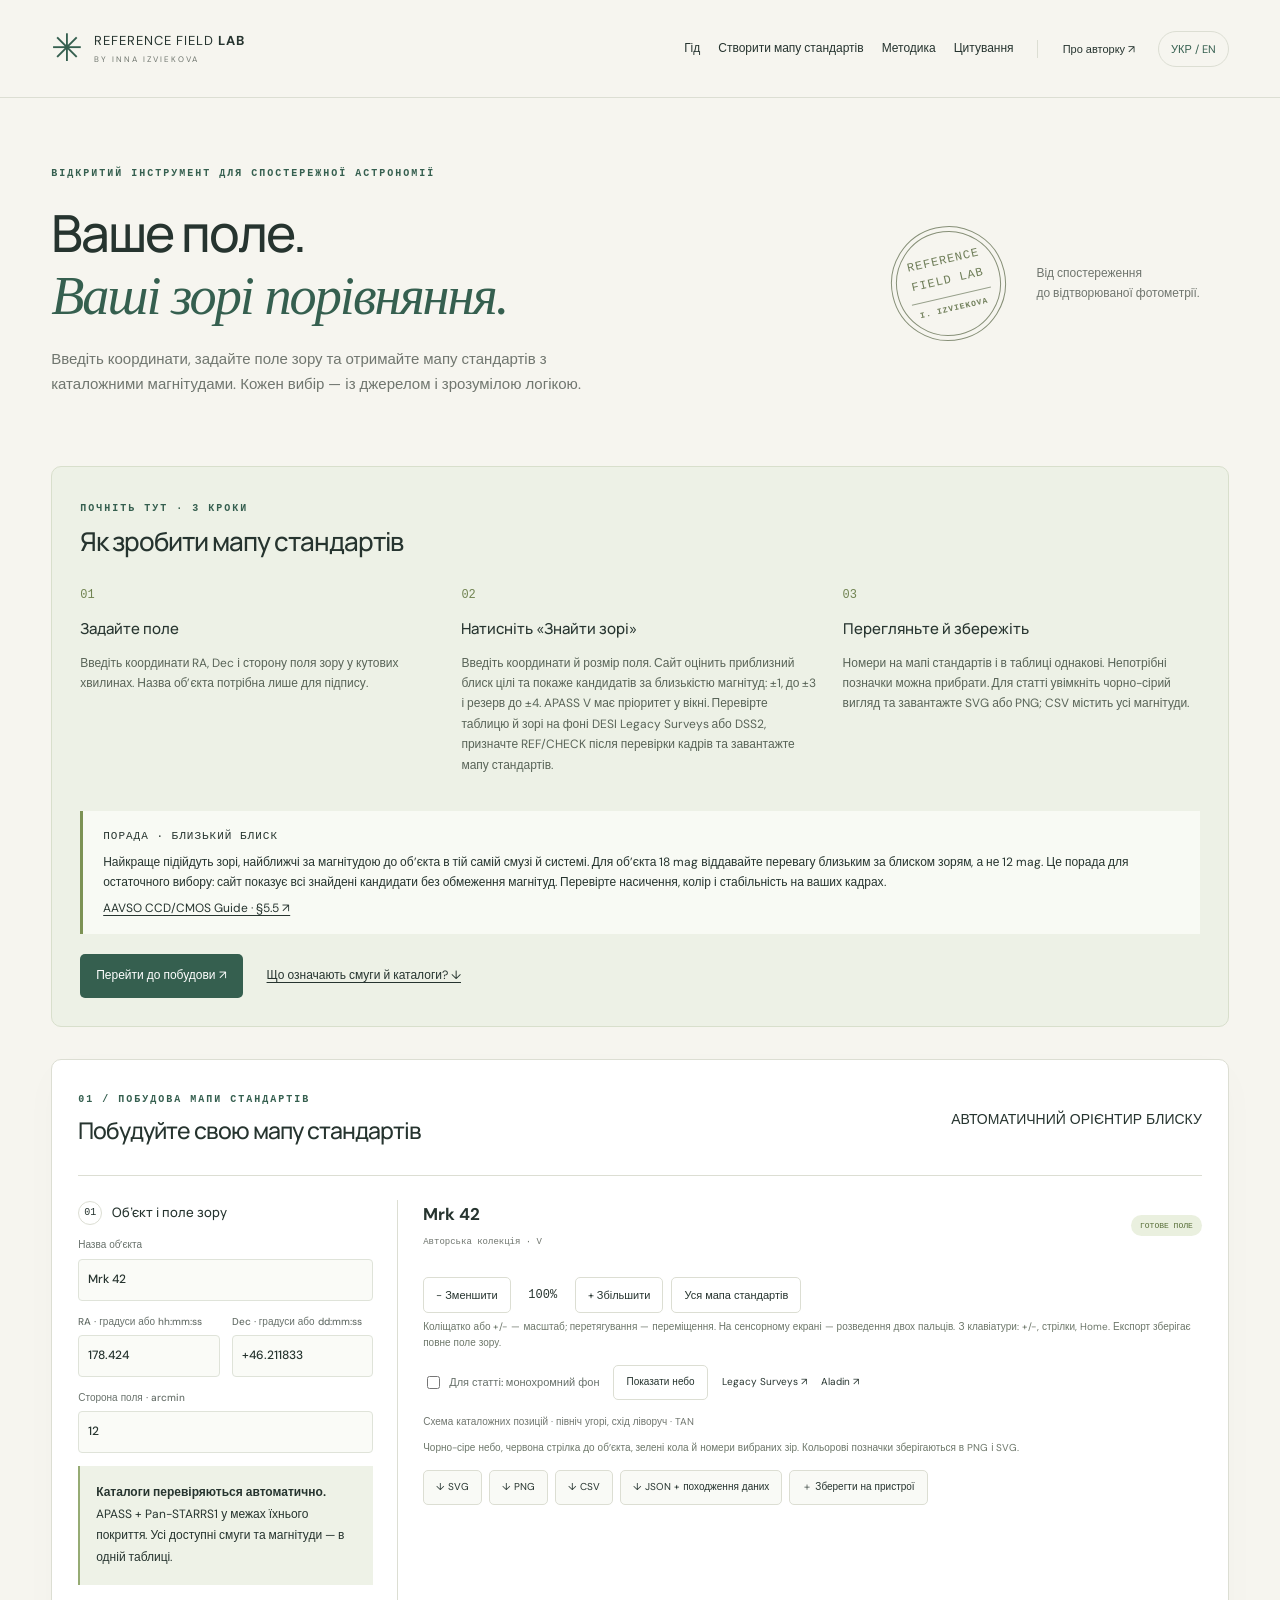
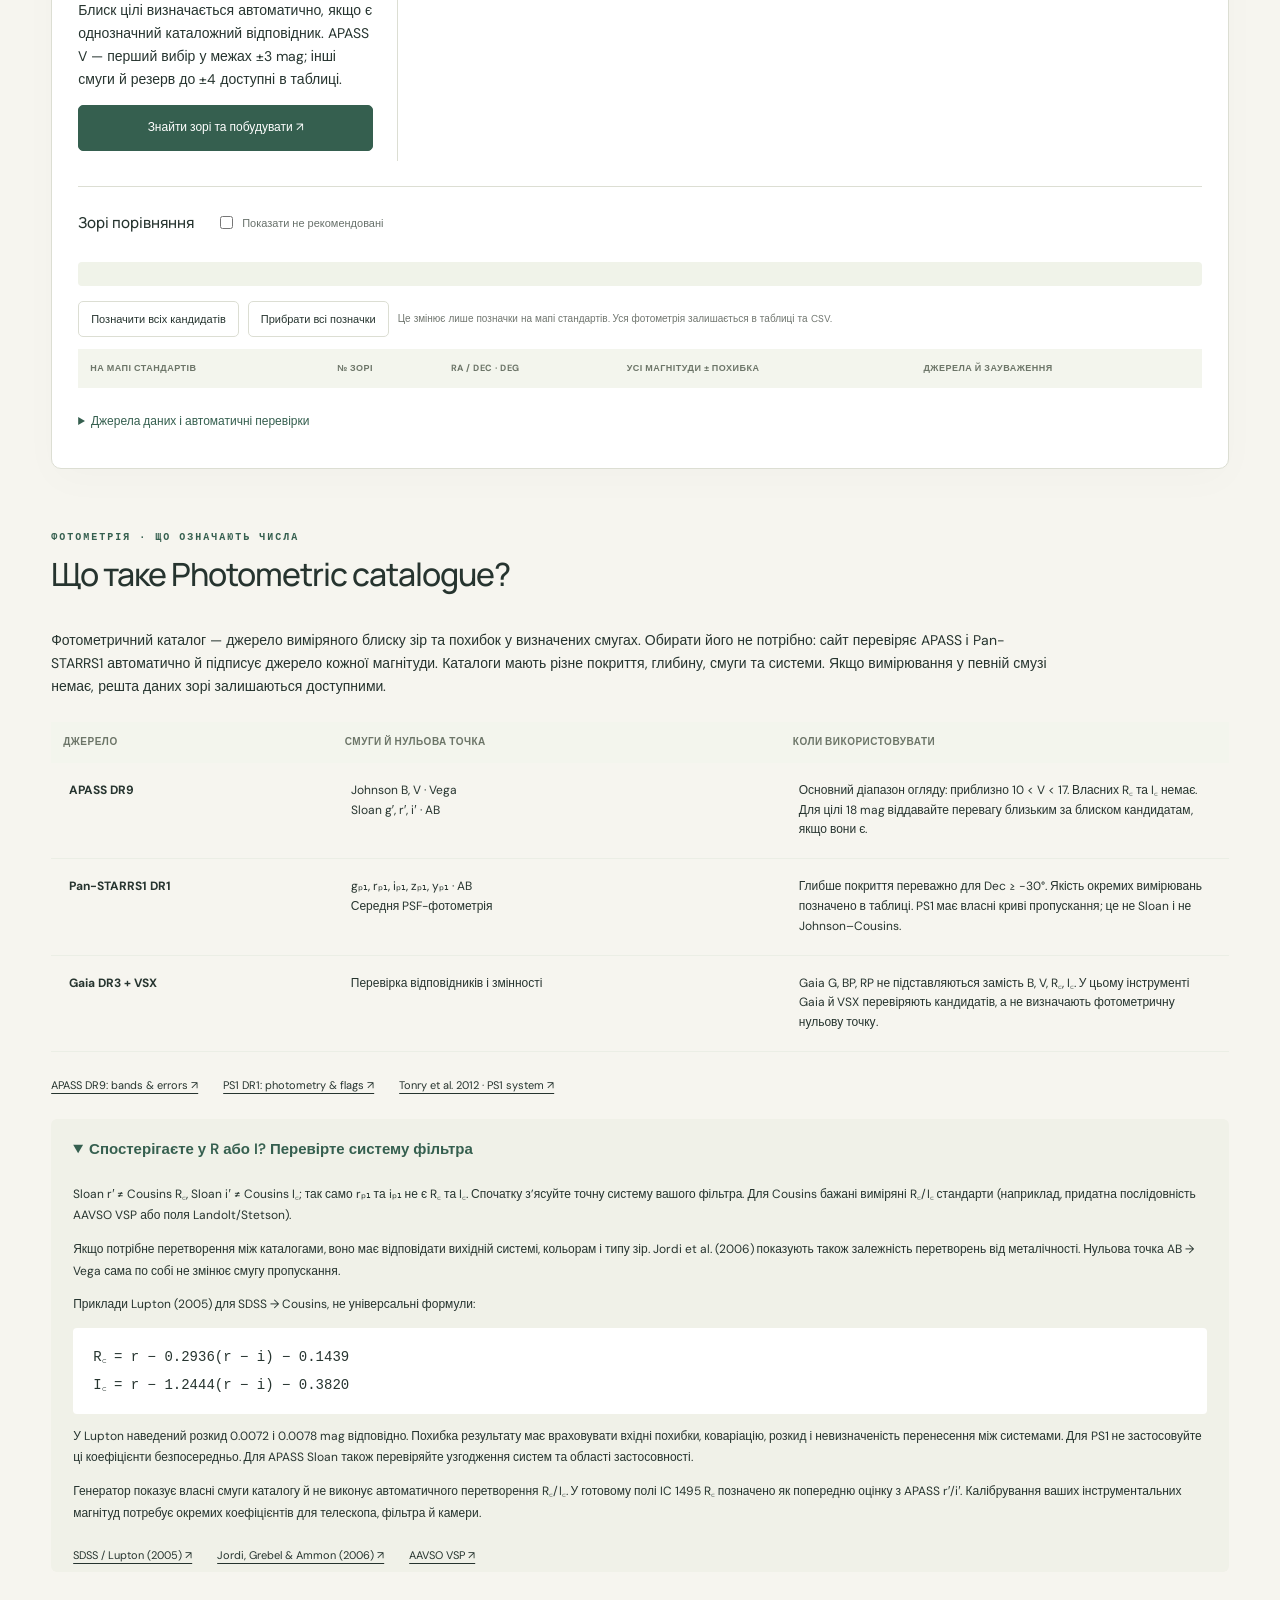
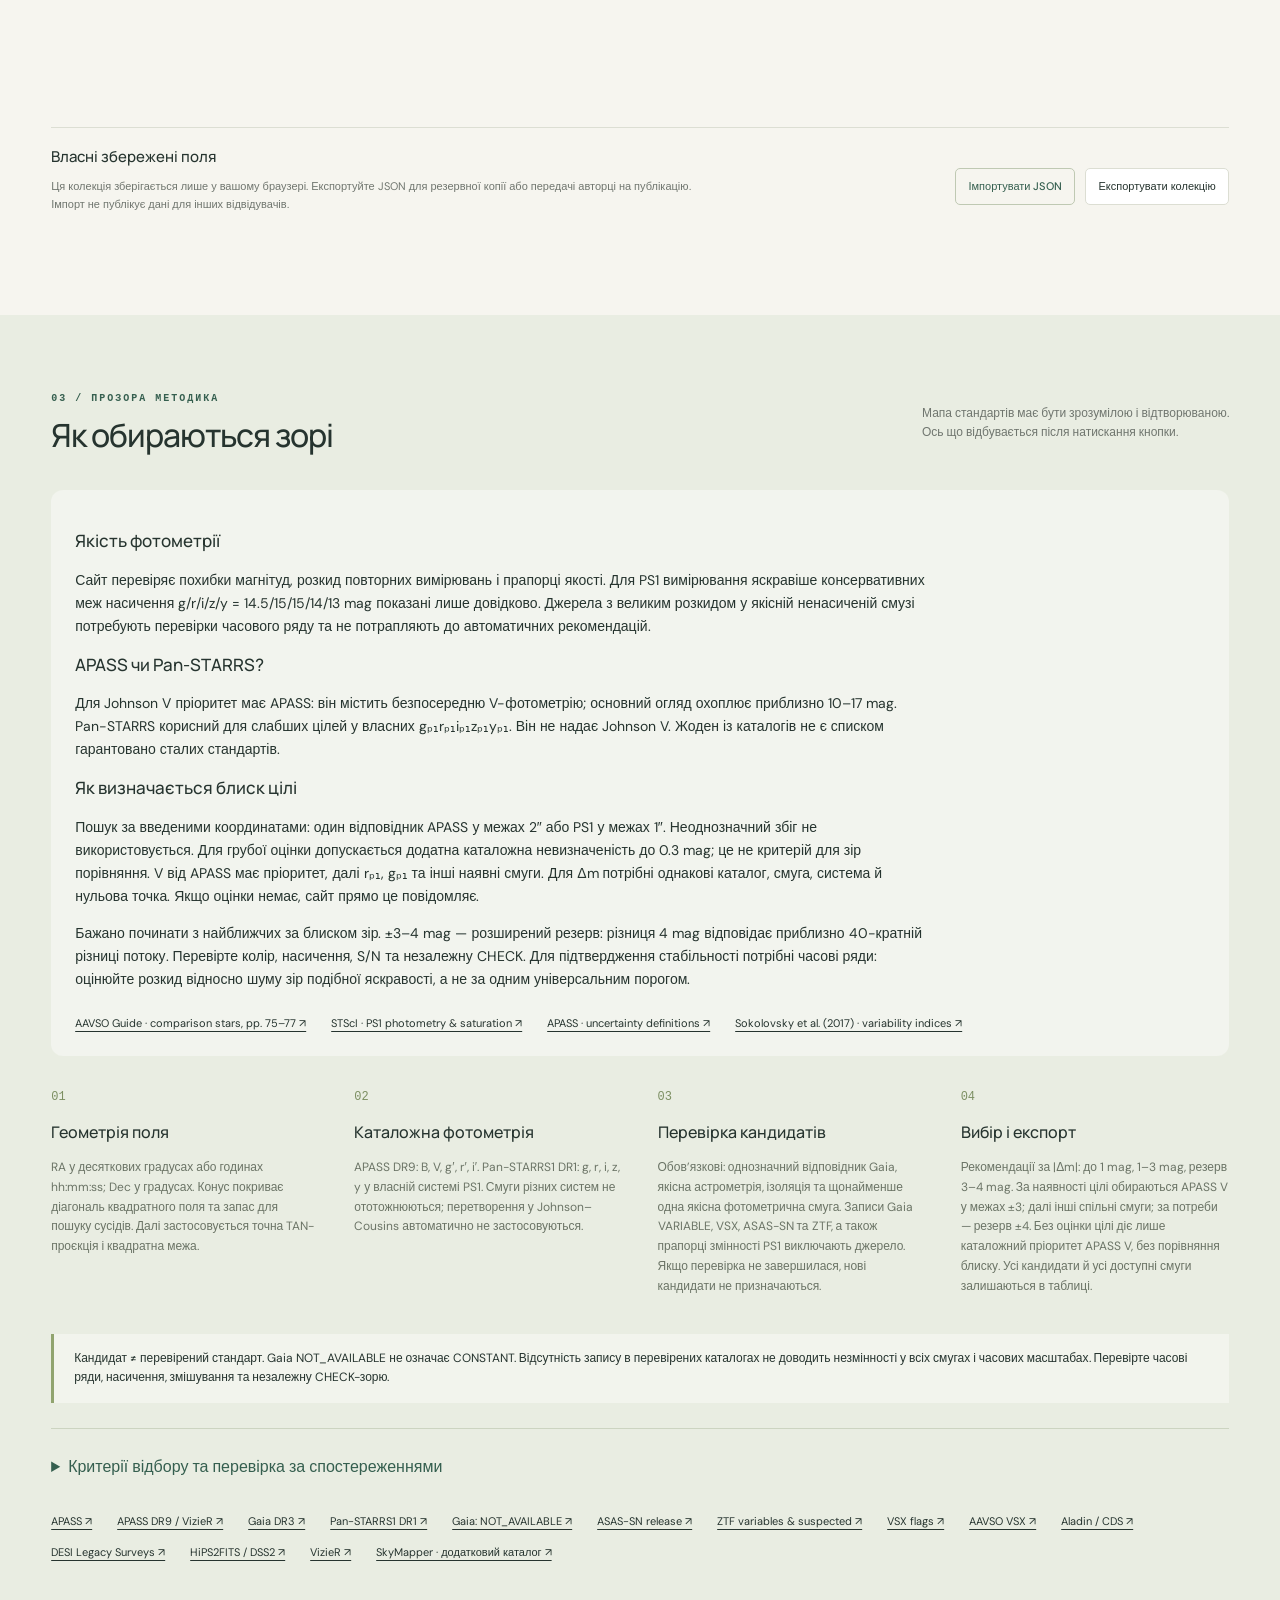
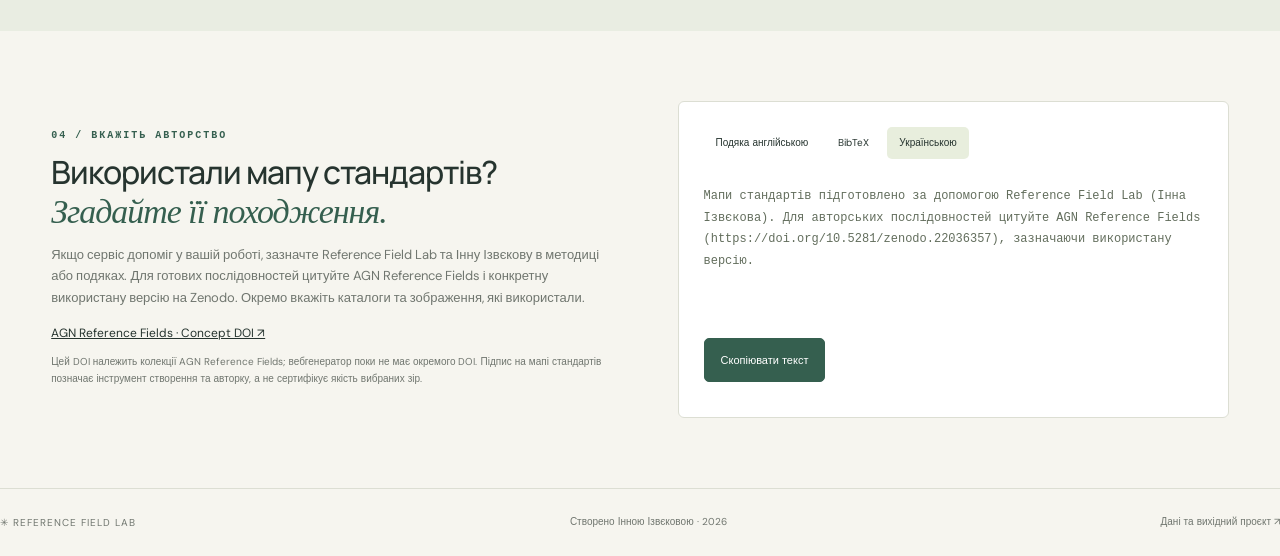
==== commit fe23c845: "Refresh application cache after catalogue parser fix" ====
--- a/index.html
+++ b/index.html
@@ -1,7 +1,8 @@
-<!doctype html><html lang="uk"><head><meta charset="utf-8"><meta name="viewport" content="width=device-width,initial-scale=1"><title>Reference Field Lab — Inna Izviekova</title><meta name="description" content="Інтерактивні мапи стандартів для фотометрії. Gaia DR3, APASS DR9, Pan-STARRS1, VSX. Авторка — Інна Ізвєкова."><link rel="stylesheet" href="style.css"><link rel="canonical" href="https://izviekova-blip.github.io/agn-reference-fields/"><meta property="og:type" content="website"><meta property="og:title" content="Reference Field Lab — Inna Izviekova"><meta property="og:url" content="https://izviekova-blip.github.io/agn-reference-fields/"></head><body><header><a class="brand" href="#"><span class="logo">✳</span><span>REFERENCE FIELD <b>LAB</b><small>BY INNA IZVIEKOVA</small></span></a><nav aria-label="Навігація"><a data-uk="Гід" data-en="Guide" href="#guide">Гід</a><a href="#builder">Створити мапу стандартів</a><a href="#collection">Готові поля</a><a href="#method">Методика</a><a href="#citation">Цитування</a></nav><a class="profile-link" href="https://izviekova-blip.github.io/">Про авторку ↗</a><button id="language" type="button" aria-label="Switch to English">УКР / EN</button></header><main><section class="intro"><div><p class="eyebrow">AN OPEN TOOL FOR OBSERVATIONAL ASTRONOMY</p><h1>Ваше поле.<br><em>Ваші зорі порівняння.</em></h1><p>Введіть координати, задайте поле зору та отримайте мапу стандартів з каталожними магнітудами. Кожен вибір — із джерелом і зрозумілою логікою.</p></div><aside><span class="stamp">REFERENCE<br>FIELD LAB<br><b>I. IZVIEKOVA</b></span><p>Від спостереження<br>до відтворюваної фотометрії.</p></aside></section>
+<!doctype html><html lang="uk"><head><meta charset="utf-8"><meta name="viewport" content="width=device-width,initial-scale=1"><title>Мапи стандартів для фотометрії — Reference Field Lab</title><meta name="description" content="Безкоштовний інструмент для пошуку зір порівняння та створення мап стандартів для астрономічної фотометрії з APASS, Pan-STARRS1, Gaia і каталогами змінних."><meta name="robots" content="index,follow,max-image-preview:large"><link rel="stylesheet" href="style.css"><link rel="canonical" href="https://izviekova-blip.github.io/agn-reference-fields/uk/"><link rel="alternate" hreflang="uk" href="https://izviekova-blip.github.io/agn-reference-fields/uk/"><link rel="alternate" hreflang="en" href="https://izviekova-blip.github.io/agn-reference-fields/en/"><link rel="alternate" hreflang="x-default" href="https://izviekova-blip.github.io/agn-reference-fields/en/"><meta property="og:type" content="website"><meta property="og:site_name" content="Reference Field Lab"><meta property="og:title" content="Мапи стандартів для фотометрії — Reference Field Lab"><meta property="og:description" content="Пошук зір порівняння та створення мап стандартів із APASS, Pan-STARRS1, Gaia і перевірками змінності."><meta property="og:url" content="https://izviekova-blip.github.io/agn-reference-fields/uk/"><meta name="twitter:card" content="summary"><meta name="twitter:title" content="Мапи стандартів для фотометрії — Reference Field Lab"><meta name="twitter:description" content="Безкоштовний інструмент для пошуку зір порівняння та створення мап стандартів."><script type="application/ld+json">{"@context":"https://schema.org","@type":"WebApplication","name":"Reference Field Lab","alternateName":"Лабораторія полів порівняння","url":"https://izviekova-blip.github.io/agn-reference-fields/uk/","applicationCategory":"ScienceApplication","operatingSystem":"Web","inLanguage":["uk","en"],"isAccessibleForFree":true,"description":"Інструмент для пошуку зір порівняння та створення мап стандартів для астрономічної фотометрії.","author":{"@type":"Person","name":"Inna Izviekova","url":"https://izviekova-blip.github.io/"}}</script><script>try{const p=location.pathname;localStorage.setItem('referenceFieldLab.language',p.endsWith('/en/')?'en':'uk')}catch{}</script></head>
+<body><header><a class="brand" href="#"><span class="logo">✳</span><span>REFERENCE FIELD <b>LAB</b><small>BY INNA IZVIEKOVA</small></span></a><nav aria-label="Навігація"><a data-uk="Гід" data-en="Guide" href="#guide">Гід</a><a href="#builder">Створити мапу стандартів</a><a href="#collection">Готові поля</a><a href="#method">Методика</a><a href="#citation">Цитування</a></nav><a class="profile-link" href="https://izviekova-blip.github.io/">Про авторку ↗</a><button id="language" type="button" aria-label="Switch to English">УКР / EN</button></header><main><section class="intro"><div><p class="eyebrow">AN OPEN TOOL FOR OBSERVATIONAL ASTRONOMY</p><h1>Ваше поле.<br><em>Ваші зорі порівняння.</em></h1><p>Введіть координати, задайте поле зору та отримайте мапу стандартів з каталожними магнітудами. Кожен вибір — із джерелом і зрозумілою логікою.</p></div><aside><span class="stamp">REFERENCE<br>FIELD LAB<br><b>I. IZVIEKOVA</b></span><p>Від спостереження<br>до відтворюваної фотометрії.</p></aside></section>
 <section id="guide" class="quick-guide"><span data-uk="ПОЧНІТЬ ТУТ · 3 КРОКИ" data-en="START HERE · 3 STEPS" class="eyebrow">ПОЧНІТЬ ТУТ · 3 КРОКИ</span><h2 data-uk="Як зробити мапу стандартів" data-en="How to make a finding chart" >Як зробити мапу стандартів</h2><div class="guide-grid"><article><b>01</b><h3 data-uk="Задайте поле" data-en="Set the field" >Задайте поле</h3><p data-uk="Введіть координати RA, Dec і сторону поля зору у кутових хвилинах. Назва об’єкта потрібна лише для підпису." data-en="Enter RA, Dec and the field width in arcminutes. The target name is used only as a label." >Введіть координати RA, Dec і сторону поля зору у кутових хвилинах. Назва об’єкта потрібна лише для підпису.</p></article><article><b>02</b><h3 data-uk="Натисніть «Знайти зорі»" data-en="Select “Find stars”" >Натисніть «Знайти зорі»</h3><p  data-uk="Введіть координати й розмір поля. Сайт оцінить приблизний блиск цілі та покаже кандидатів за близькістю магнітуд: ±1, до ±3 і резерв до ±4. APASS V має пріоритет у вікні. Перевірте таблицю й зорі на фоні DESI Legacy Surveys або DSS2, призначте REF/CHECK після перевірки кадрів та завантажте мапу стандартів." data-en="Enter coordinates and field width. The site estimates target brightness and groups candidates by magnitude difference: ±1, up to ±3, and a reserve up to ±4. APASS V has priority within the window. Inspect the table and the DESI Legacy Surveys or DSS2 image, assign REF/CHECK after image validation, then download the finding chart.">Введіть координати й розмір поля. Сайт оцінить приблизний блиск цілі та покаже кандидатів за близькістю магнітуд: ±1, до ±3 і резерв до ±4. APASS V має пріоритет у вікні. Перевірте таблицю й зорі на фоні DESI Legacy Surveys або DSS2, призначте REF/CHECK після перевірки кадрів та завантажте мапу стандартів.</p></article><article><b>03</b><h3 data-uk="Перегляньте й збережіть" data-en="Review and save" >Перегляньте й збережіть</h3><p data-uk="Номери на мапі стандартів і в таблиці однакові. Непотрібні позначки можна прибрати. Для статті увімкніть чорно-сірий вигляд та завантажте SVG або PNG; CSV містить усі магнітуди." data-en="Numbers on the finding chart match the table. You can remove unwanted markers. For a paper, enable monochrome and download SVG or PNG; the CSV contains all magnitudes." >Номери на мапі стандартів і в таблиці однакові. Непотрібні позначки можна прибрати. Для статті увімкніть чорно-сірий вигляд та завантажте SVG або PNG; CSV містить усі магнітуди.</p></article></div><div class="guide-tip"><strong data-uk="ПОРАДА · БЛИЗЬКИЙ БЛИСК" data-en="TIP · SIMILAR BRIGHTNESS" >ПОРАДА · БЛИЗЬКИЙ БЛИСК</strong><p data-uk="Найкраще підійдуть зорі, найближчі за магнітудою до об’єкта в тій самій смузі й системі. Для об’єкта 18 mag віддавайте перевагу близьким за блиском зорям, а не 12 mag. Це порада для остаточного вибору: сайт показує всі знайдені кандидати без обмеження магнітуд. Перевірте насичення, колір і стабільність на ваших кадрах." data-en="Prefer stars closest in magnitude to your target in the same band and system. For an 18 mag target, prefer similarly bright stars over 12 mag stars. This guides your final choice: the site shows all candidates found without magnitude limits. Check saturation, colour and stability in your images." >Найкраще підійдуть зорі, найближчі за магнітудою до об’єкта в тій самій смузі й системі. Для об’єкта 18 mag віддавайте перевагу близьким за блиском зорям, а не 12 mag. Це порада для остаточного вибору: сайт показує всі знайдені кандидати без обмеження магнітуд. Перевірте насичення, колір і стабільність на ваших кадрах.</p><a href="https://aavso.org/wp-content/uploads/2026/07/CCD-CMOS-English.pdf" target="_blank" rel="noopener">AAVSO CCD/CMOS Guide · §5.5 ↗</a></div><div class="guide-bottom"><a data-uk="Перейти до побудови ↗" data-en="Go to the builder ↗" href="#builder" class="primary">Перейти до побудови ↗</a><a data-uk="Що означають смуги й каталоги? ↓" data-en="What do passbands and catalogues mean? ↓" href="#systems">Що означають смуги й каталоги? ↓</a></div></section>
 <section id="builder" class="workspace"><div class="workspace-top"><div><span class="eyebrow">01 / FIELD BUILDER</span><h2>Побудуйте свою мапу стандартів</h2></div><span data-uk="АВТОМАТИЧНИЙ ОРІЄНТИР БЛИСКУ" data-en="AUTOMATIC BRIGHTNESS GUIDE">АВТОМАТИЧНИЙ ОРІЄНТИР БЛИСКУ</span></div><div class="builder"><form id="form"><div class="step"><span>01</span><h3>Об’єкт і поле зору</h3></div><label>Назва об’єкта<input id="object" value="Mrk 42" maxlength="80" required></label><div class="pair"><label>RA · градуси або hh:mm:ss<input id="ra" value="178.424" required></label><label>Dec · градуси або dd:mm:ss<input id="dec" value="+46.211833" required></label></div><label>Сторона поля · arcmin<input id="fov" type="number" min="1" max="40" step="0.1" value="12" required></label><div data-uk="&lt;strong&gt;Каталоги перевіряються автоматично.&lt;/strong&gt;&lt;br&gt;APASS + Pan-STARRS1 у межах їхнього покриття. Усі доступні смуги та магнітуди — в одній таблиці." data-en="&lt;strong&gt;Catalogues are checked automatically.&lt;/strong&gt;&lt;br&gt;APASS + Pan-STARRS1 within their coverage. All available passbands and magnitudes in one table." class="catalog-help"><strong>Каталоги перевіряються автоматично.</strong><br>APASS + Pan-STARRS1 у межах їхнього покриття. Усі доступні смуги та магнітуди — в одній таблиці.</div><p  data-uk="Блиск цілі визначається автоматично, якщо є однозначний каталожний відповідник. APASS V — перший вибір у межах ±3 mag; інші смуги й резерв до ±4 доступні в таблиці." data-en="Target brightness is estimated automatically when a unique catalogue counterpart is available. APASS V is the first choice within ±3 mag; other bands and a reserve up to ±4 remain in the table.">Блиск цілі визначається автоматично, якщо є однозначний каталожний відповідник. APASS V — перший вибір у межах ±3 mag; інші смуги й резерв до ±4 доступні в таблиці.</p><button class="primary" id="generate" type="submit">Знайти зорі та побудувати ↗</button><button type="button" class="subtle" id="example">Відкрити готовий приклад Mrk 42</button><div id="status" role="status" aria-live="polite"></div><div id="targetEstimate" class="target-estimate" data-no-translate hidden></div></form><div class="chart-panel"><div class="chart-bar"><div><strong id="chartTitle">Mrk 42</strong><span id="chartMeta" data-no-translate>Авторська колекція · V</span></div><span class="status-dot" id="modeBadge">ГОТОВЕ ПОЛЕ</span></div><div id="chart" tabindex="0" aria-describedby="zoomHelp" class="chart" aria-label="Інтерактивна мапа стандартів"></div><div class="zoom-toolbar"><button id="zoomOut" type="button" data-uk="− Зменшити" data-en="− Zoom out">− Зменшити</button><output id="zoomLevel" aria-live="polite" data-no-translate>100%</output><button id="zoomIn" type="button" data-uk="+ Збільшити" data-en="+ Zoom in">+ Збільшити</button><button id="zoomReset" type="button" data-uk="Уся мапа стандартів" data-en="Fit finding chart">Уся мапа стандартів</button></div><p id="zoomHelp" class="inline-help" data-uk="Коліщатко або +/− — масштаб; перетягування — переміщення. На сенсорному екрані — розведення двох пальців. З клавіатури: +/−, стрілки, Home. Експорт зберігає повне поле зору." data-en="Wheel or +/− to zoom; drag to pan. On touchscreens, pinch with two fingers. Keyboard: +/−, arrows, Home. Exports retain the full field of view.">Коліщатко або +/− — масштаб; перетягування — переміщення. Експорт зберігає повне поле зору.</p><div class="chart-options"><label class="check"><input id="white" type="checkbox"><span data-uk="Для статті: монохромний фон" data-en="For a paper: monochrome sky" >Для статті: монохромний фон</span></label><button id="background" type="button">Показати небо</button><a id="originalChart" target="_blank" rel="noopener" hidden>Оригінальна мапа стандартів ↗</a><a id="legacyViewer" target="_blank" rel="noopener">Legacy Surveys ↗</a><a id="aladin" target="_blank" rel="noopener">Aladin ↗</a></div><div id="paperExport" class="paper-export" hidden><strong data-uk="Зберегти мапу стандартів для статті" data-en="Save a finding chart for your paper">Зберегти мапу стандартів для статті</strong><p data-uk="Оберіть зорі прапорцями в таблиці нижче. На зображенні будуть позначені лише вибрані зорі та об’єкт дослідження; інші зорі неба залишаться без позначок." data-en="Select stars using the checkboxes in the table below. Only your selected stars and the target will be marked; other stars in the sky image will remain unmarked.">Оберіть зорі прапорцями в таблиці нижче. На зображенні будуть позначені лише вибрані зорі та об’єкт дослідження; інші зорі неба залишаться без позначок.</p><p id="paperSelection" role="status" data-no-translate></p><div class="paper-actions"><button id="paperPNG" class="primary" type="button" data-uk="↓ Зберегти PNG для статті" data-en="↓ Save paper PNG">↓ Зберегти PNG для статті</button><button id="paperSVG" type="button" data-uk="↓ Зберегти SVG для статті" data-en="↓ Save paper SVG">↓ Зберегти SVG для статті</button></div><small data-uk="PNG: 3000 × 3316 px. SVG: масштабовані позначки. Експорт охоплює повне поле зору й зберігає номери зір із таблиці." data-en="PNG: 3000 × 3316 px. SVG: scalable annotations. Exports show the full field of view and preserve the star IDs from the table.">PNG: 3000 × 3316 px. SVG: масштабовані позначки. Експорт охоплює повне поле зору й зберігає номери зір із таблиці.</small></div><p id="skyStatus" role="status" class="sky-status" data-no-translate></p><p id="chartNote" class="chart-note">Схема каталожних позицій · північ угорі, схід ліворуч · TAN</p><p data-uk="Чорно-сіре небо, червона стрілка до об’єкта, зелені кола й номери вибраних зір. Кольорові позначки зберігаються в PNG і SVG." data-en="Monochrome sky, a red arrow pointing to the target, and green circles and IDs for selected stars. PNG and SVG preserve the coloured annotations." class="inline-help">Чорно-сіре небо, червона стрілка до об’єкта, зелені кола й номери вибраних зір. Кольорові позначки зберігаються в PNG і SVG.</p><div class="exports"><button id="svg">↓ SVG</button><button id="png">↓ PNG</button><button id="csv">↓ CSV</button><button id="json">↓ JSON + provenance</button><button id="save">＋ Зберегти на пристрої</button></div></div></div><div class="results"><div class="results-head"><h3 id="resultTitle" data-no-translate>Зорі порівняння</h3><label class="check"><input id="showRejected" type="checkbox"> <span data-uk="Показати не рекомендовані" data-en="Show not recommended" >Показати не рекомендовані</span></label><span id="count" data-no-translate></span></div><p id="resultNote"></p><p id="sampleSummary" class="sample-summary" data-no-translate></p><div id="selectionAdvice" class="selection-advice" data-no-translate></div><div class="selection-tools"><button id="selectAll" type="button" data-uk="Позначити всіх кандидатів" data-en="Mark all candidates">Позначити всіх кандидатів</button><button id="clearAll" type="button" data-uk="Прибрати всі позначки" data-en="Clear all markers">Прибрати всі позначки</button><span data-uk="Це змінює лише позначки на мапі стандартів. Уся фотометрія залишається в таблиці та CSV." data-en="This changes only the finding chart markers. All photometry stays in the table and CSV.">Це змінює лише позначки на мапі стандартів. Уся фотометрія залишається в таблиці та CSV.</span></div><div class="table-scroll"><table><thead><tr><th data-uk="На мапі стандартів" data-en="On finding chart" >На мапі стандартів</th><th data-uk="№ зорі" data-en="Star no." >№ зорі</th><th>RA / Dec · deg</th><th data-uk="Усі магнітуди ± похибка" data-en="All magnitudes ± uncertainty" >Усі магнітуди ± похибка</th><th data-uk="Джерела й зауваження" data-en="Sources and notes" >Джерела й зауваження</th></tr></thead><tbody id="rows" data-no-translate></tbody></table></div><details class="audit"><summary data-uk="Джерела даних і автоматичні перевірки" data-en="Data sources and automatic checks" >Джерела даних і автоматичні перевірки</summary><pre id="audit"></pre></details></div></section>
 <section id="systems" class="systems"><div class="section-heading"><div><span data-uk="ФОТОМЕТРІЯ · ЩО ОЗНАЧАЮТЬ ЧИСЛА" data-en="PHOTOMETRY · WHAT THE NUMBERS MEAN" class="eyebrow">ФОТОМЕТРІЯ · ЩО ОЗНАЧАЮТЬ ЧИСЛА</span><h2 data-uk="Що таке Photometric catalogue?" data-en="What is a photometric catalogue?" >Що таке Photometric catalogue?</h2></div></div><p data-uk="Фотометричний каталог — джерело виміряного блиску зір та похибок у визначених смугах. Обирати його не потрібно: сайт перевіряє APASS і Pan-STARRS1 автоматично й підписує джерело кожної магнітуди. Каталоги мають різне покриття, глибину, смуги та системи. Якщо вимірювання у певній смузі немає, решта даних зорі залишаються доступними." data-en="A photometric catalogue supplies measured stellar brightnesses and uncertainties in defined passbands. You do not need to choose one: the site checks APASS and Pan-STARRS1 automatically and labels every magnitude with its source. Catalogues differ in coverage, depth, passbands and systems. A missing measurement in one band does not hide the other measurements of that star." >Фотометричний каталог — джерело виміряного блиску зір та похибок у визначених смугах. Обирати його не потрібно: сайт перевіряє APASS і Pan-STARRS1 автоматично й підписує джерело кожної магнітуди. Каталоги мають різне покриття, глибину, смуги та системи. Якщо вимірювання у певній смузі немає, решта даних зорі залишаються доступними.</p><div class="table-scroll system-table"><table><thead><tr><th data-uk="Джерело" data-en="Source" >Джерело</th><th data-uk="Смуги й нульова точка" data-en="Passbands and zero point" >Смуги й нульова точка</th><th data-uk="Коли використовувати" data-en="When to use it" >Коли використовувати</th></tr></thead><tbody><tr><td><strong>APASS DR9</strong></td><td data-uk="Johnson B, V · Vega&lt;br&gt;Sloan g′, r′, i′ · AB" data-en="Johnson B, V · Vega&lt;br&gt;Sloan g′, r′, i′ · AB" >Johnson B, V · Vega<br>Sloan g′, r′, i′ · AB</td><td data-uk="Основний діапазон огляду: приблизно 10 &amp;lt; V &amp;lt; 17. Власних R꜀ та I꜀ немає. Для цілі 18 mag віддавайте перевагу близьким за блиском кандидатам, якщо вони є." data-en="Main survey range: approximately 10 &amp;lt; V &amp;lt; 17. No native R꜀ or I꜀. For an 18 mag target, prefer similarly bright candidates where available." >Основний діапазон огляду: приблизно 10 &lt; V &lt; 17. Власних R꜀ та I꜀ немає. Для цілі 18 mag віддавайте перевагу близьким за блиском кандидатам, якщо вони є.</td></tr><tr><td><strong>Pan-STARRS1 DR1</strong></td><td data-uk="gₚ₁, rₚ₁, iₚ₁, zₚ₁, yₚ₁ · AB&lt;br&gt;Середня PSF-фотометрія" data-en="gₚ₁, rₚ₁, iₚ₁, zₚ₁, yₚ₁ · AB&lt;br&gt;Mean PSF photometry" >gₚ₁, rₚ₁, iₚ₁, zₚ₁, yₚ₁ · AB<br>Середня PSF-фотометрія</td><td data-uk="Глибше покриття переважно для Dec ≥ −30°. Якість окремих вимірювань позначено в таблиці. PS1 має власні криві пропускання; це не Sloan і не Johnson–Cousins." data-en="Deeper coverage, mainly at Dec ≥ −30°. Measurement quality is noted in the table. PS1 has its own passbands; it is neither Sloan nor Johnson–Cousins." >Глибше покриття переважно для Dec ≥ −30°. Якість окремих вимірювань позначено в таблиці. PS1 має власні криві пропускання; це не Sloan і не Johnson–Cousins.</td></tr><tr><td><strong>Gaia DR3 + VSX</strong></td><td data-uk="Перевірка відповідників і змінності" data-en="Cross-match and variability screening" >Перевірка відповідників і змінності</td><td data-uk="Gaia G, BP, RP не підставляються замість B, V, R꜀, I꜀. У цьому інструменті Gaia й VSX перевіряють кандидатів, а не визначають фотометричну нульову точку." data-en="Gaia G, BP and RP are not substituted for B, V, R꜀ or I꜀. Here Gaia and VSX screen candidates; they do not set the photometric zero point." >Gaia G, BP, RP не підставляються замість B, V, R꜀, I꜀. У цьому інструменті Gaia й VSX перевіряють кандидатів, а не визначають фотометричну нульову точку.</td></tr></tbody></table></div><div class="source-links"><a href="https://cdsarc.cds.unistra.fr/viz-bin/ReadMe/II/336?format=html">APASS DR9: bands & errors ↗</a><a href="https://cdsarc.cds.unistra.fr/viz-bin/ReadMe/II/349?format=html">PS1 DR1: photometry & flags ↗</a><a href="https://arxiv.org/abs/1203.0297">Tonry et al. 2012 · PS1 system ↗</a></div><details class="transform-guide" open><summary data-uk="Спостерігаєте у R або I? Перевірте систему фільтра" data-en="Observing in R or I? Check the filter system" >Спостерігаєте у R або I? Перевірте систему фільтра</summary><p data-uk="Sloan r′ ≠ Cousins R꜀, Sloan i′ ≠ Cousins I꜀; так само rₚ₁ та iₚ₁ не є R꜀ та I꜀. Спочатку з’ясуйте точну систему вашого фільтра. Для Cousins бажані виміряні R꜀/I꜀ стандарти (наприклад, придатна послідовність AAVSO VSP або поля Landolt/Stetson)." data-en="Sloan r′ ≠ Cousins R꜀ and Sloan i′ ≠ Cousins I꜀; PS1 rₚ₁ and iₚ₁ are also different. Establish your filter’s exact system first. For Cousins, prefer measured R꜀/I꜀ standards, such as a suitable AAVSO VSP sequence or Landolt/Stetson fields." >Sloan r′ ≠ Cousins R꜀, Sloan i′ ≠ Cousins I꜀; так само rₚ₁ та iₚ₁ не є R꜀ та I꜀. Спочатку з’ясуйте точну систему вашого фільтра. Для Cousins бажані виміряні R꜀/I꜀ стандарти (наприклад, придатна послідовність AAVSO VSP або поля Landolt/Stetson).</p><p data-uk="Якщо потрібне перетворення між каталогами, воно має відповідати вихідній системі, кольорам і типу зір. Jordi et al. (2006) показують також залежність перетворень від металічності. Нульова точка AB → Vega сама по собі не змінює смугу пропускання." data-en="A catalogue transformation must match the input system, stellar colours and stellar type. Jordi et al. (2006) also show metallicity dependence. Changing an AB zero point to Vega alone does not change the passband." >Якщо потрібне перетворення між каталогами, воно має відповідати вихідній системі, кольорам і типу зір. Jordi et al. (2006) показують також залежність перетворень від металічності. Нульова точка AB → Vega сама по собі не змінює смугу пропускання.</p><p data-uk="Приклади Lupton (2005) для SDSS → Cousins, не універсальні формули:" data-en="Lupton (2005) examples for SDSS → Cousins, not universal conversions:" >Приклади Lupton (2005) для SDSS → Cousins, не універсальні формули:</p><div class="equations">R꜀ = r − 0.2936(r − i) − 0.1439<br>I꜀ = r − 1.2444(r − i) − 0.3820</div><p data-uk="У Lupton наведений розкид 0.0072 і 0.0078 mag відповідно. Похибка результату має враховувати вхідні похибки, коваріацію, розкид і невизначеність перенесення між системами. Для PS1 не застосовуйте ці коефіцієнти безпосередньо. Для APASS Sloan також перевіряйте узгодження систем та області застосовності." data-en="Lupton reports scatters of 0.0072 and 0.0078 mag, respectively. Result uncertainties must account for input errors, covariance, fit scatter and system-transfer uncertainty. Do not apply these coefficients directly to PS1. For APASS Sloan, verify system consistency and applicability too." >У Lupton наведений розкид 0.0072 і 0.0078 mag відповідно. Похибка результату має враховувати вхідні похибки, коваріацію, розкид і невизначеність перенесення між системами. Для PS1 не застосовуйте ці коефіцієнти безпосередньо. Для APASS Sloan також перевіряйте узгодження систем та області застосовності.</p><p data-uk="Генератор показує власні смуги каталогу й не виконує автоматичного перетворення R꜀/I꜀. У готовому полі IC 1495 R꜀ позначено як попередню оцінку з APASS r′/i′. Калібрування ваших інструментальних магнітуд потребує окремих коефіцієнтів для телескопа, фільтра й камери." data-en="The generator displays native catalogue bands and does not automatically transform to R꜀/I꜀. In the curated IC 1495 field, R꜀ is labelled as a provisional estimate from APASS r′/i′. Calibrating your instrumental magnitudes needs separate coefficients for the telescope, filter and camera." >Генератор показує власні смуги каталогу й не виконує автоматичного перетворення R꜀/I꜀. У готовому полі IC 1495 R꜀ позначено як попередню оцінку з APASS r′/i′. Калібрування ваших інструментальних магнітуд потребує окремих коефіцієнтів для телескопа, фільтра й камери.</p><div class="source-links"><a href="https://www.sdss3.org/dr8/algorithms/sdssUBVRITransform.php">SDSS / Lupton (2005) ↗</a><a href="https://doi.org/10.1051/0004-6361:20066082">Jordi, Grebel & Ammon (2006) ↗</a><a href="https://apps.aavso.org/vsp/">AAVSO VSP ↗</a></div></details></section>
 <section id="collection"><div class="section-heading"><div><span class="eyebrow">02 / CURATED BY INNA IZVIEKOVA</span><h2>Мої готові поля</h2></div><p>Авторські послідовності з AGN Reference Fields.<br>Початкові таблиці та примітки збережені.</p></div><div id="fieldCards" class="field-cards"></div><div class="local"><div><h3>Власні збережені поля</h3><p>Ця колекція зберігається лише у вашому браузері. Експортуйте JSON для резервної копії або передачі авторці на публікацію. Імпорт не публікує дані для інших відвідувачів.</p></div><div class="local-actions"><label class="file-button">Імпортувати JSON<input id="import" type="file" accept=".json,application/json" hidden></label><button id="exportCollection">Експортувати колекцію</button></div><div id="localCards" class="field-cards"></div></div></section>
 <section id="method" class="method"><div class="section-heading"><div><span class="eyebrow">03 / TRANSPARENT BY DESIGN</span><h2>Як обираються зорі</h2></div><p>Мапа стандартів має бути зрозумілою і відтворюваною.<br>Ось що відбувається після натискання кнопки.</p></div><div class="science-explanation"><h3 data-uk="Якість фотометрії" data-en="Photometric quality">Якість фотометрії</h3><p data-uk="Сайт перевіряє похибки магнітуд, розкид повторних вимірювань і прапорці якості. Для PS1 вимірювання яскравіше консервативних меж насичення g/r/i/z/y = 14.5/15/15/14/13 mag показані лише довідково. Джерела з великим розкидом у якісній ненасиченій смузі потребують перевірки часового ряду та не потрапляють до автоматичних рекомендацій." data-en="The site checks magnitude uncertainties, scatter across repeated measurements and quality flags. PS1 measurements brighter than the conservative saturation limits g/r/i/z/y = 14.5/15/15/14/13 mag are shown for reference only. Sources with large scatter in a usable unsaturated band require time-series review and are excluded from automatic recommendations.">Сайт перевіряє похибки магнітуд, розкид повторних вимірювань і прапорці якості. Для PS1 вимірювання яскравіше консервативних меж насичення g/r/i/z/y = 14.5/15/15/14/13 mag показані лише довідково. Джерела з великим розкидом у якісній ненасиченій смузі потребують перевірки часового ряду та не потрапляють до автоматичних рекомендацій.</p><h3  data-uk="APASS чи Pan-STARRS?" data-en="APASS or Pan-STARRS?">APASS чи Pan-STARRS?</h3><p  data-uk="Для Johnson V пріоритет має APASS: він містить безпосередню V-фотометрію; основний огляд охоплює приблизно 10–17 mag. Pan-STARRS корисний для слабших цілей у власних gₚ₁rₚ₁iₚ₁zₚ₁yₚ₁. Він не надає Johnson V. Жоден із каталогів не є списком гарантовано сталих стандартів." data-en="APASS has priority for Johnson V because it measures V directly; its main survey covers roughly 10–17 mag. Pan-STARRS is useful for fainter targets in its native gₚ₁rₚ₁iₚ₁zₚ₁yₚ₁ bands. It does not supply Johnson V. Neither catalogue is a list of guaranteed constant standards.">Для Johnson V пріоритет має APASS: він містить безпосередню V-фотометрію; основний огляд охоплює приблизно 10–17 mag. Pan-STARRS корисний для слабших цілей у власних gₚ₁rₚ₁iₚ₁zₚ₁yₚ₁. Він не надає Johnson V. Жоден із каталогів не є списком гарантовано сталих стандартів.</p><h3  data-uk="Як визначається блиск цілі" data-en="How target brightness is estimated">Як визначається блиск цілі</h3><p  data-uk="Пошук за введеними координатами: один відповідник APASS у межах 2″ або PS1 у межах 1″. Неоднозначний збіг не використовується. Для грубої оцінки допускається додатна каталожна невизначеність до 0.3 mag; це не критерій для зір порівняння. V від APASS має пріоритет, далі rₚ₁, gₚ₁ та інші наявні смуги. Для Δm потрібні однакові каталог, смуга, система й нульова точка. Якщо оцінки немає, сайт прямо це повідомляє." data-en="Match the supplied coordinates to one APASS counterpart within 2″ or one PS1 counterpart within 1″; ambiguous associations are not used. A positive catalogue uncertainty up to 0.3 mag is allowed for a rough target estimate, not for comparison stars. APASS V is preferred, followed by rₚ₁, gₚ₁ and other available bands. Δm requires matching catalogue, band, system and zero point. Missing estimates are reported explicitly.">Пошук за введеними координатами: один відповідник APASS у межах 2″ або PS1 у межах 1″. Неоднозначний збіг не використовується. Для грубої оцінки допускається додатна каталожна невизначеність до 0.3 mag; це не критерій для зір порівняння. V від APASS має пріоритет, далі rₚ₁, gₚ₁ та інші наявні смуги. Для Δm потрібні однакові каталог, смуга, система й нульова точка. Якщо оцінки немає, сайт прямо це повідомляє.</p><p  data-uk="Бажано починати з найближчих за блиском зір. ±3–4 mag — розширений резерв: різниця 4 mag відповідає приблизно 40-кратній різниці потоку. Перевірте колір, насичення, S/N та незалежну CHECK. Для підтвердження стабільності потрібні часові ряди: оцінюйте розкид відносно шуму зір подібної яскравості, а не за одним універсальним порогом." data-en="Start with the closest brightness matches. ±3–4 mag is a broad reserve: 4 mag corresponds to about a factor of 40 in flux. Check colour, saturation, S/N and an independent CHECK. Validating stability requires time series: assess scatter against the noise of stars of similar brightness, with a magnitude-dependent noise model.">Бажано починати з найближчих за блиском зір. ±3–4 mag — розширений резерв: різниця 4 mag відповідає приблизно 40-кратній різниці потоку. Перевірте колір, насичення, S/N та незалежну CHECK. Для підтвердження стабільності потрібні часові ряди: оцінюйте розкид відносно шуму зір подібної яскравості, а не за одним універсальним порогом.</p><div class="source-links"><a href="https://aavso.org/wp-content/uploads/2026/07/CCD-CMOS-English.pdf">AAVSO Guide · comparison stars, pp. 75–77 ↗</a><a href="https://outerspace.stsci.edu/spaces/PANSTARRS/pages/298812205/PS1+FAQ+-+Frequently+asked+questions">STScI · PS1 photometry & saturation ↗</a><a href="https://cdsarc.cds.unistra.fr/viz-bin/ReadMe/II/336?format=html">APASS · uncertainty definitions ↗</a><a href="https://academic.oup.com/mnras/article/464/1/274/2194634">Sokolovsky et al. (2017) · variability indices ↗</a></div></div><div class="method-grid"><article><b>01</b><h3>Геометрія поля</h3><p>RA у десяткових градусах або годинах hh:mm:ss; Dec у градусах. Конус покриває діагональ квадратного поля та запас для пошуку сусідів. Далі застосовується точна TAN-проєкція і квадратна межа.</p></article><article><b>02</b><h3>Каталожна фотометрія</h3><p>APASS DR9: B, V, g′, r′, i′. Pan-STARRS1 DR1: g, r, i, z, y у власній системі PS1. Смуги різних систем не ототожнюються; перетворення у Johnson–Cousins автоматично не застосовуються.</p></article><article><b>03</b><h3>Перевірка кандидатів</h3><p data-uk="Обов’язкові: однозначний відповідник Gaia, якісна астрометрія, ізоляція та щонайменше одна якісна фотометрична смуга. Записи Gaia VARIABLE, VSX, ASAS-SN та ZTF, а також прапорці змінності PS1 виключають джерело. Якщо перевірка не завершилася, нові кандидати не призначаються." data-en="Required: an unambiguous Gaia counterpart, astrometric quality, isolation and at least one eligible photometric band. Gaia VARIABLE, VSX, ASAS-SN and ZTF associations, and PS1 variability flags exclude the source. Incomplete checks never produce new candidates." >Обов’язкові: однозначний відповідник Gaia, якісна астрометрія, ізоляція та щонайменше одна якісна фотометрична смуга. Записи Gaia VARIABLE, VSX, ASAS-SN та ZTF, а також прапорці змінності PS1 виключають джерело. Якщо перевірка не завершилася, нові кандидати не призначаються.</p></article><article><b>04</b><h3>Вибір і експорт</h3><p  data-uk="Рекомендації за |Δm|: до 1 mag, 1–3 mag, резерв 3–4 mag. За наявності цілі обираються APASS V у межах ±3; далі інші спільні смуги; за потреби — резерв ±4. Без оцінки цілі діє лише каталожний пріоритет APASS V, без порівняння блиску. Усі кандидати й усі доступні смуги залишаються в таблиці." data-en="Brightness tiers: |Δm| ≤ 1, 1–3, and a 3–4 mag reserve. With a target estimate, initial markers use APASS V within ±3, then other common bands, then the ±4 reserve if needed. Without an estimate, only APASS V catalogue priority applies. All candidates and all available bands remain in the table.">Рекомендації за |Δm|: до 1 mag, 1–3 mag, резерв 3–4 mag. За наявності цілі обираються APASS V у межах ±3; далі інші спільні смуги; за потреби — резерв ±4. Без оцінки цілі діє лише каталожний пріоритет APASS V, без порівняння блиску. Усі кандидати й усі доступні смуги залишаються в таблиці.</p></article></div><div class="science-note" data-uk="Кандидат ≠ перевірений стандарт. Gaia NOT_AVAILABLE не означає CONSTANT. Відсутність запису в перевірених каталогах не доводить незмінності у всіх смугах і часових масштабах. Перевірте часові ряди, насичення, змішування та незалежну CHECK-зорю." data-en="A candidate is not a validated standard. Gaia NOT_AVAILABLE does not mean CONSTANT. No association in the queried catalogues does not establish constancy in every band or on every timescale. Validate time series, saturation, blending and an independent CHECK star.">Кандидат ≠ перевірений стандарт.</div><details class="method-review"><summary data-uk="Критерії відбору та перевірка за спостереженнями" data-en="Selection criteria and observational validation">Критерії відбору та перевірка за спостереженнями</summary><p data-uk="Автоматичний відбір поєднує перевірки астрометрії, ізоляції, фотометрії та каталожних ознак змінності. Нижче наведено пороги відбору та перевірки, які слід виконати за власними спостереженнями." data-en="Automatic screening combines astrometric, isolation, photometric and catalogue variability checks. The criteria below describe the selection thresholds and the checks to perform using your observations.">Автоматичний відбір поєднує перевірки астрометрії, ізоляції, фотометрії та каталожних ознак змінності. Нижче наведено пороги відбору та перевірки, які слід виконати за власними спостереженнями.</p><p  data-uk="Фотометрія: хоча б одна смуга проходить поріг 0 &lt; невизначеність ≤ 0.05 mag. Для APASS це розкид спостережень за прапорця 0, не похибка середнього; потрібні ≥ 2 ночей. Для PS1 потрібні ≥ 3 вимірювань, прийнятні прапорці й доступний розкид ≤ 0.05 mag. Великий розкид у якісній ненасиченій смузі PS1 відправляє весь об’єкт на перевірку часового ряду. Це консервативний поріг інструмента, не доказ змінності чи сталості." data-en="At least one band must pass 0 &lt; uncertainty ≤ 0.05 mag. For APASS with flag 0 this is the scatter of observations, not the error of the mean; ≥ 2 observed nights are required. PS1 requires ≥ 3 measurements, acceptable flags and an available scatter ≤ 0.05 mag. Large scatter in a usable unsaturated PS1 band holds the entire object for time-series review. This is a conservative tool threshold, not evidence of variability or constancy.">Фотометрія: хоча б одна смуга проходить поріг 0 < невизначеність ≤ 0.05 mag. Для APASS це розкид спостережень за прапорця 0, не похибка середнього; потрібні ≥ 2 ночей. Для PS1 потрібні ≥ 3 вимірювань, прийнятні прапорці й доступний розкид ≤ 0.05 mag. Великий розкид у якісній ненасиченій смузі PS1 відправляє весь об’єкт на перевірку часового ряду. Це консервативний поріг інструмента, не доказ змінності чи сталості.</p><p data-uk="Змінність: Gaia DR3, VSX (включає відомі та підозрювані змінні), ASAS-SN II/366/catv2021 і підтверджені та підозрювані ZTF Chen et al. (2020). Радіус зіставлення списків змінності — 3″. Усі асоціації VSX відхиляються консервативно; V=2 означає окрему ручну перевірку, а не підтверджену змінність. Це конкретні випуски з обмеженим покриттям, не всі наявні каталоги. Дата запиту, таблиці й результати зберігаються в JSON." data-en="Variability: Gaia DR3, VSX (known and suspected variables), ASAS-SN II/366/catv2021, and confirmed and suspected ZTF sources from Chen et al. (2020). Variable-list matching radius: 3″. All VSX associations are conservatively excluded; V=2 requires manual review and does not assert confirmed variability. These are specific releases with limited coverage, not every existing catalogue. Query dates, tables and results are retained in JSON.">Змінність: Gaia DR3, VSX (включає відомі та підозрювані змінні), ASAS-SN II/366/catv2021 і підтверджені та підозрювані ZTF Chen et al. (2020). Радіус зіставлення списків змінності — 3″. Усі асоціації VSX відхиляються консервативно; V=2 означає окрему ручну перевірку, а не підтверджену змінність. Це конкретні випуски з обмеженим покриттям, не всі наявні каталоги. Дата запиту, таблиці й результати зберігаються в JSON.</p><ul><li data-uk="Автоматично: однозначне зіставлення Gaia в межах 1″; RUWE &lt; 1.4; π/σπ ≥ 3 або значущість власного руху ≥ 3; Dup = 0; IPD multiple peaks ≤ 2%; Gaia-сусіди не ближче 10″; ціль виключена в межах 10″. Власний рух &gt; 50 mas/yr потребує ручного епохового зіставлення і не допускається в автоматичний результат. Це консервативні робочі пороги, а не доказ сталості." data-en="Automatic: unique Gaia association within 1″; RUWE &lt; 1.4; parallax S/N ≥ 3 or proper-motion significance ≥ 3; Dup = 0; IPD multiple peaks ≤ 2%; no Gaia neighbour within 10″; target exclusion within 10″. Proper motion &gt; 50 mas/yr requires manual epoch matching and is excluded automatically. These are conservative working thresholds, not evidence of constancy." >Автоматично: однозначне зіставлення Gaia в межах 1″; RUWE < 1.4; π/σπ ≥ 3 або значущість власного руху ≥ 3; Dup = 0; IPD multiple peaks ≤ 2%; Gaia-сусіди не ближче 10″; ціль виключена в межах 10″. Власний рух > 50 mas/yr потребує ручного епохового зіставлення і не допускається в автоматичний результат. Це консервативні робочі пороги, а не доказ сталості.</li><li data-uk="За кадрами: насичення й лінійність, S/N, сусіди в апертурі та кільці фону, залежність від seeing і положення на детекторі; сталість CHECK та leave-one-out перевірки зір REF. CHECK не включайте в ансамбль REF." data-en="From images: saturation and linearity, S/N, neighbours in the aperture and sky annulus, seeing and detector-position effects; CHECK stability and leave-one-out tests of REF stars. Keep CHECK outside the REF ensemble." >За кадрами: насичення й лінійність, S/N, сусіди в апертурі та кільці фону, залежність від seeing і положення на детекторі; сталість CHECK та leave-one-out перевірки зір REF. CHECK не включайте в ансамбль REF.</li><li data-uk="Межі методу: власні рухи між епохами не переносяться; радіус зіставлення треба перевіряти. RUWE характеризує астрометричний розв’язок, а не сталість блиску. Відсутність у VSX або прапорця Gaia VARIABLE не доводить незмінності." data-en="Limits: proper motions are not propagated between epochs; verify cross-match radii. RUWE describes the astrometric solution, not brightness stability. Absence from VSX or a Gaia VARIABLE flag does not establish non-variability." >Межі методу: власні рухи між епохами не переносяться; радіус зіставлення треба перевіряти. RUWE характеризує астрометричний розв’язок, а не сталість блиску. Відсутність у VSX або прапорця Gaia VARIABLE не доводить незмінності.</li><li data-uk="Для AGN: зорі калібрують потік, але не усувають змінну домішку галактики через seeing. Використовуйте узгоджені апертури, контроль PSF/фону та окремо перевіряйте вплив галактики-господаря." data-en="For AGN: comparison stars calibrate flux but do not remove seeing-dependent host-galaxy contamination. Use consistent apertures, control the PSF/background and assess the host contribution separately." >Для AGN: зорі калібрують потік, але не усувають змінну домішку галактики через seeing. Використовуйте узгоджені апертури, контроль PSF/фону та окремо перевіряйте вплив галактики-господаря.</li></ul><p data-uk="Для CHECK особливо важлива близькість до блиску цілі; REF може бути дещо яскравішою за умови лінійності й достатнього S/N. Порівняння розсіяння кривих різної яскравості потребує моделі фотометричного шуму — однакове розсіяння не можна припускати." data-en="CHECK should closely match the target brightness; REF may be somewhat brighter if it remains linear and has adequate S/N. Comparing light-curve scatter at different brightnesses requires a photometric-noise model; equal noise cannot simply be assumed.">Для CHECK особливо важлива близькість до блиску цілі; REF може бути дещо яскравішою за умови лінійності й достатнього S/N. Порівняння розсіяння кривих різної яскравості потребує моделі фотометричного шуму — однакове розсіяння не можна припускати.</p><div class="source-links"><a href="https://academic.oup.com/mnras/article/498/2/3013/5896463">AGN microvariability: simulated-image tests (2020) ↗</a><a href="https://arxiv.org/abs/0709.2533">Nilsson et al. (2007): host & seeing ↗</a><a href="https://aavso.org/wp-content/uploads/2026/07/CCD-CMOS-English.pdf">AAVSO Guide · §§5.5, 6, 7 ↗</a><a href="https://cdsarc.cds.unistra.fr/viz-bin/ReadMe/I/355?format=html">Gaia DR3: flags & epochs ↗</a></div></details><div class="source-links"><a href="https://www.aavso.org/apass">APASS ↗</a><a href="https://cdsarc.cds.unistra.fr/viz-bin/cat/II/336">APASS DR9 / VizieR ↗</a><a href="https://cdsarc.cds.unistra.fr/viz-bin/cat/I/355">Gaia DR3 ↗</a><a href="https://cdsarc.cds.unistra.fr/viz-bin/cat/II/349">Pan-STARRS1 DR1 ↗</a><a href="https://gea.esac.esa.int/archive/documentation/GDR3/Data_analysis/chap_cu7var/sec_cu7var_intro/ssec_cu7var_dataproducts.html">Gaia: NOT_AVAILABLE ↗</a><a href="https://cdsarc.cds.unistra.fr/viz-bin/ReadMe/II/366?format=html&amp;tex=true">ASAS-SN release ↗</a><a href="https://cdsarc.cds.unistra.fr/viz-bin/ReadMe/J/ApJS/249/18?format=html&amp;tex=true">ZTF variables & suspected ↗</a><a href="https://cdsarc.cds.unistra.fr/viz-bin/ReadMe/B/vsx?format=html&amp;tex=true">VSX flags ↗</a><a href="https://www.aavso.org/vsx/">AAVSO VSX ↗</a><a href="https://aladin.cds.unistra.fr/">Aladin / CDS ↗</a><a href="https://www.legacysurvey.org/dr10/description/">DESI Legacy Surveys ↗</a><a href="https://alasky.cds.unistra.fr/hips-image-services/hips2fits">HiPS2FITS / DSS2 ↗</a><a href="https://vizier.cds.unistra.fr/">VizieR ↗</a><a href="https://skymapper.anu.edu.au/">SkyMapper · додатковий каталог ↗</a></div></section>
-<section id="citation" class="citation"><div><span class="eyebrow">04 / GIVE CREDIT</span><h2>Використали мапу стандартів?<br><em>Згадайте її походження.</em></h2><p>Якщо сервіс допоміг у вашій роботі, зазначте Reference Field Lab та Інну Ізвєкову в методиці або подяках. Для готових послідовностей цитуйте AGN Reference Fields і конкретну використану версію на Zenodo. Окремо вкажіть каталоги та зображення, які використали.</p><a href="https://doi.org/10.5281/zenodo.22036357">AGN Reference Fields · Concept DOI ↗</a><p class="small">Цей DOI належить колекції AGN Reference Fields; вебгенератор поки не має окремого DOI. Підпис на мапі стандартів позначає інструмент створення та авторку, а не сертифікує якість вибраних зір.</p></div><div class="citation-box"><div class="citation-tabs"><button class="active" data-cite="ack">Acknowledgement</button><button data-cite="bib">BibTeX</button><button data-cite="ua">Українською</button></div><pre id="citationText"></pre><button class="primary" id="copyCitation">Скопіювати текст</button><p class="small" id="copyStatus" role="status"></p></div></section></main><footer><a class="brand" href="#">✳ REFERENCE FIELD LAB</a><span>Created by Inna Izviekova · 2026</span><a href="https://github.com/izviekova-blip/agn-reference-fields">Дані та вихідний проєкт ↗</a></footer><script src="i18n.js?v=20261028-status"></script><script src="science.js"></script><script src="recommendations.js"></script><script src="viewport.js"></script><script src="catalogue-client.js?v=20261028"></script><script src="sky-background.js?v=20261029"></script><script src="app.js?v=20261029"></script></body></html>+<section id="citation" class="citation"><div><span class="eyebrow">04 / GIVE CREDIT</span><h2>Використали мапу стандартів?<br><em>Згадайте її походження.</em></h2><p>Якщо сервіс допоміг у вашій роботі, зазначте Reference Field Lab та Інну Ізвєкову в методиці або подяках. Для готових послідовностей цитуйте AGN Reference Fields і конкретну використану версію на Zenodo. Окремо вкажіть каталоги та зображення, які використали.</p><a href="https://doi.org/10.5281/zenodo.22036357">AGN Reference Fields · Concept DOI ↗</a><p class="small">Цей DOI належить колекції AGN Reference Fields; вебгенератор поки не має окремого DOI. Підпис на мапі стандартів позначає інструмент створення та авторку, а не сертифікує якість вибраних зір.</p></div><div class="citation-box"><div class="citation-tabs"><button class="active" data-cite="ack">Acknowledgement</button><button data-cite="bib">BibTeX</button><button data-cite="ua">Українською</button></div><pre id="citationText"></pre><button class="primary" id="copyCitation">Скопіювати текст</button><p class="small" id="copyStatus" role="status"></p></div></section></main><footer><a class="brand" href="#">✳ REFERENCE FIELD LAB</a><span>Created by Inna Izviekova · 2026</span><a href="https://github.com/izviekova-blip/agn-reference-fields">Дані та вихідний проєкт ↗</a></footer><script src="i18n.js?v=20261028-status"></script><script src="science.js"></script><script src="recommendations.js"></script><script src="viewport.js"></script><script src="catalogue-client.js?v=20261028"></script><script src="sky-background.js?v=20261029"></script><script src="app.js?v=20261103"></script></body></html>
